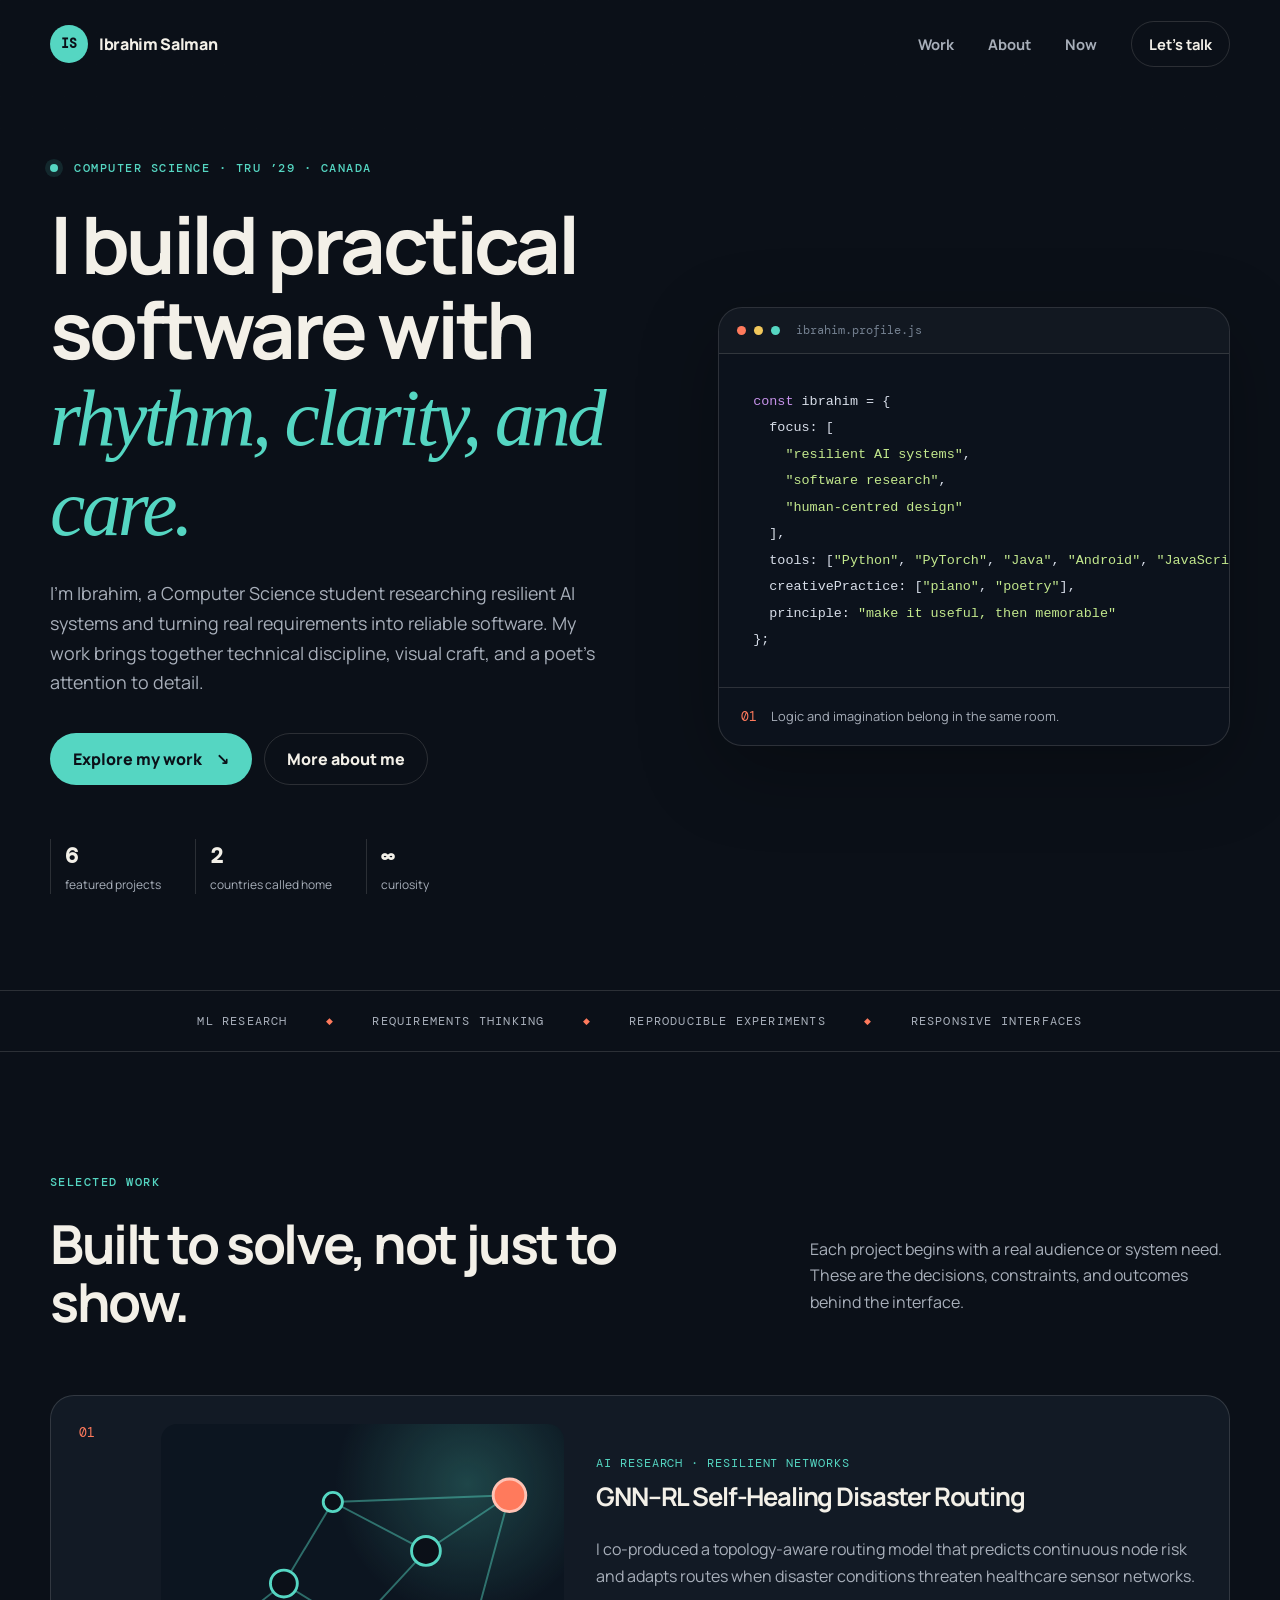
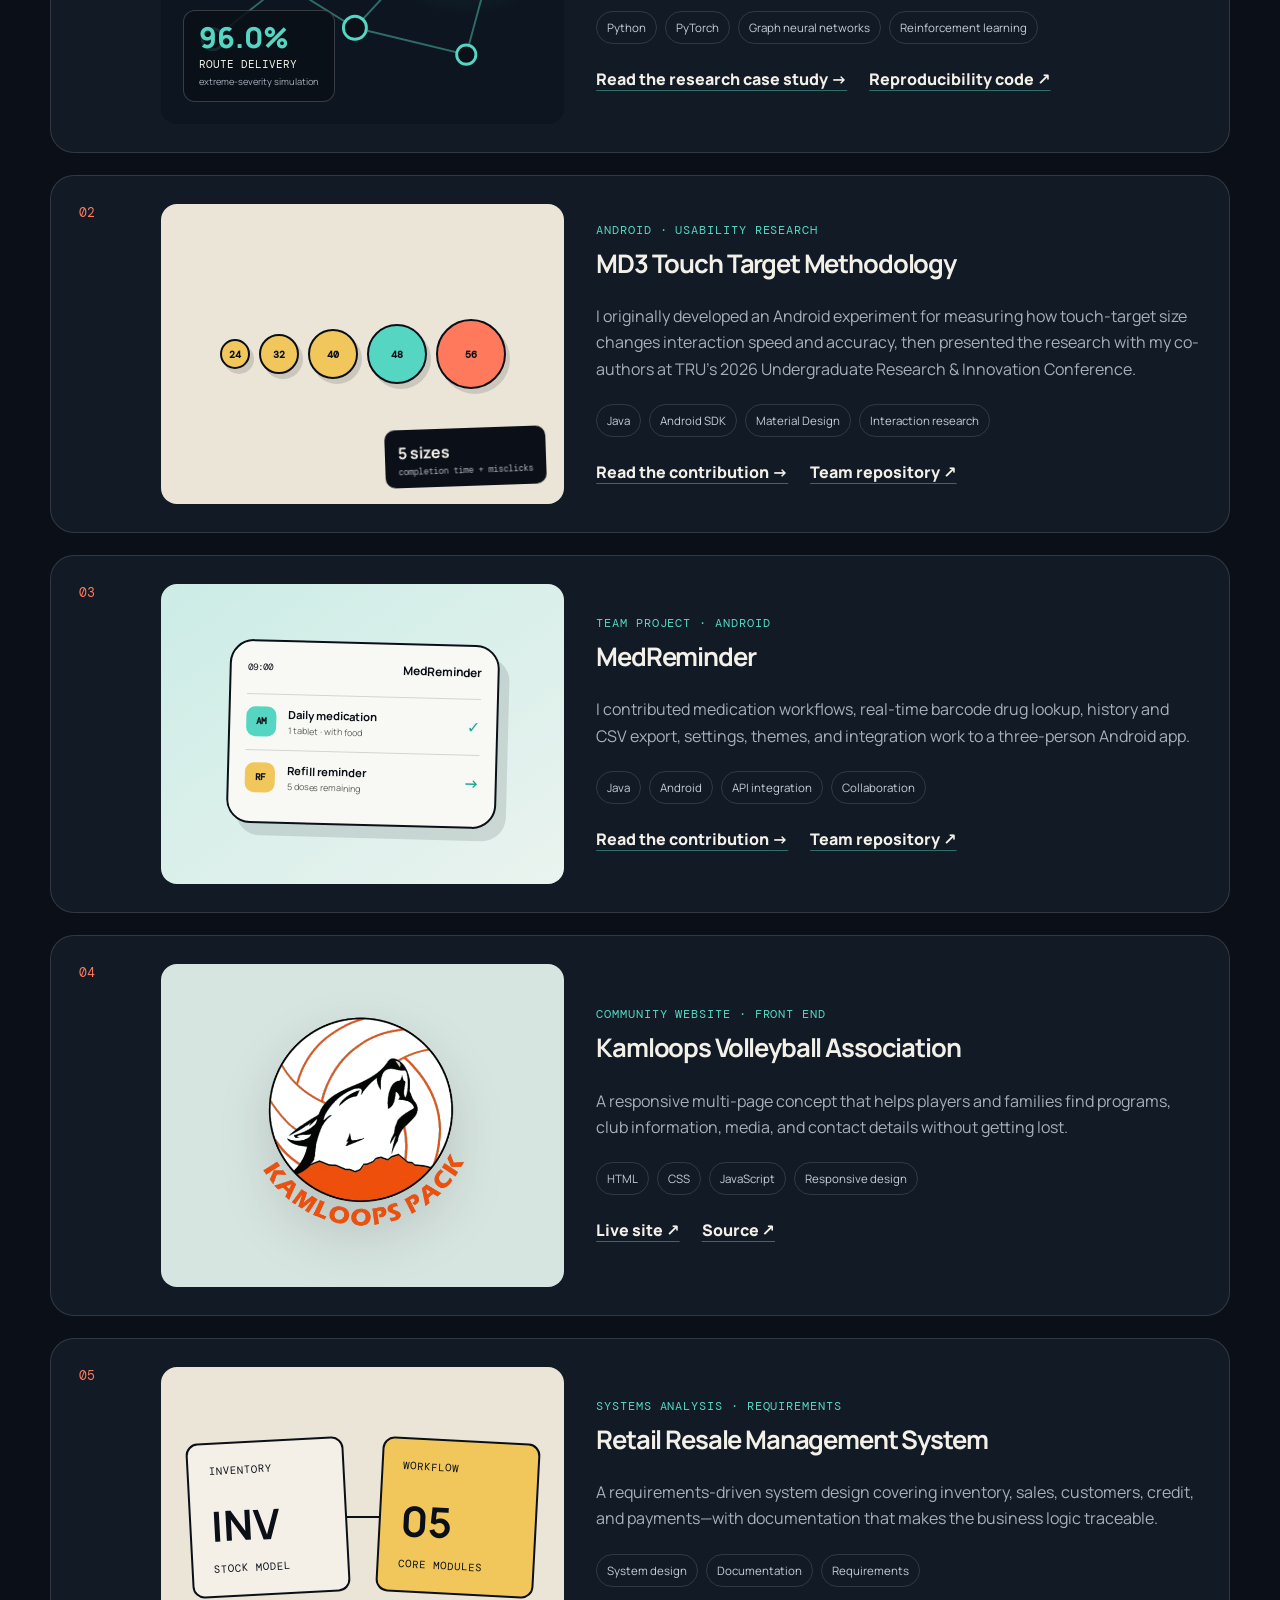
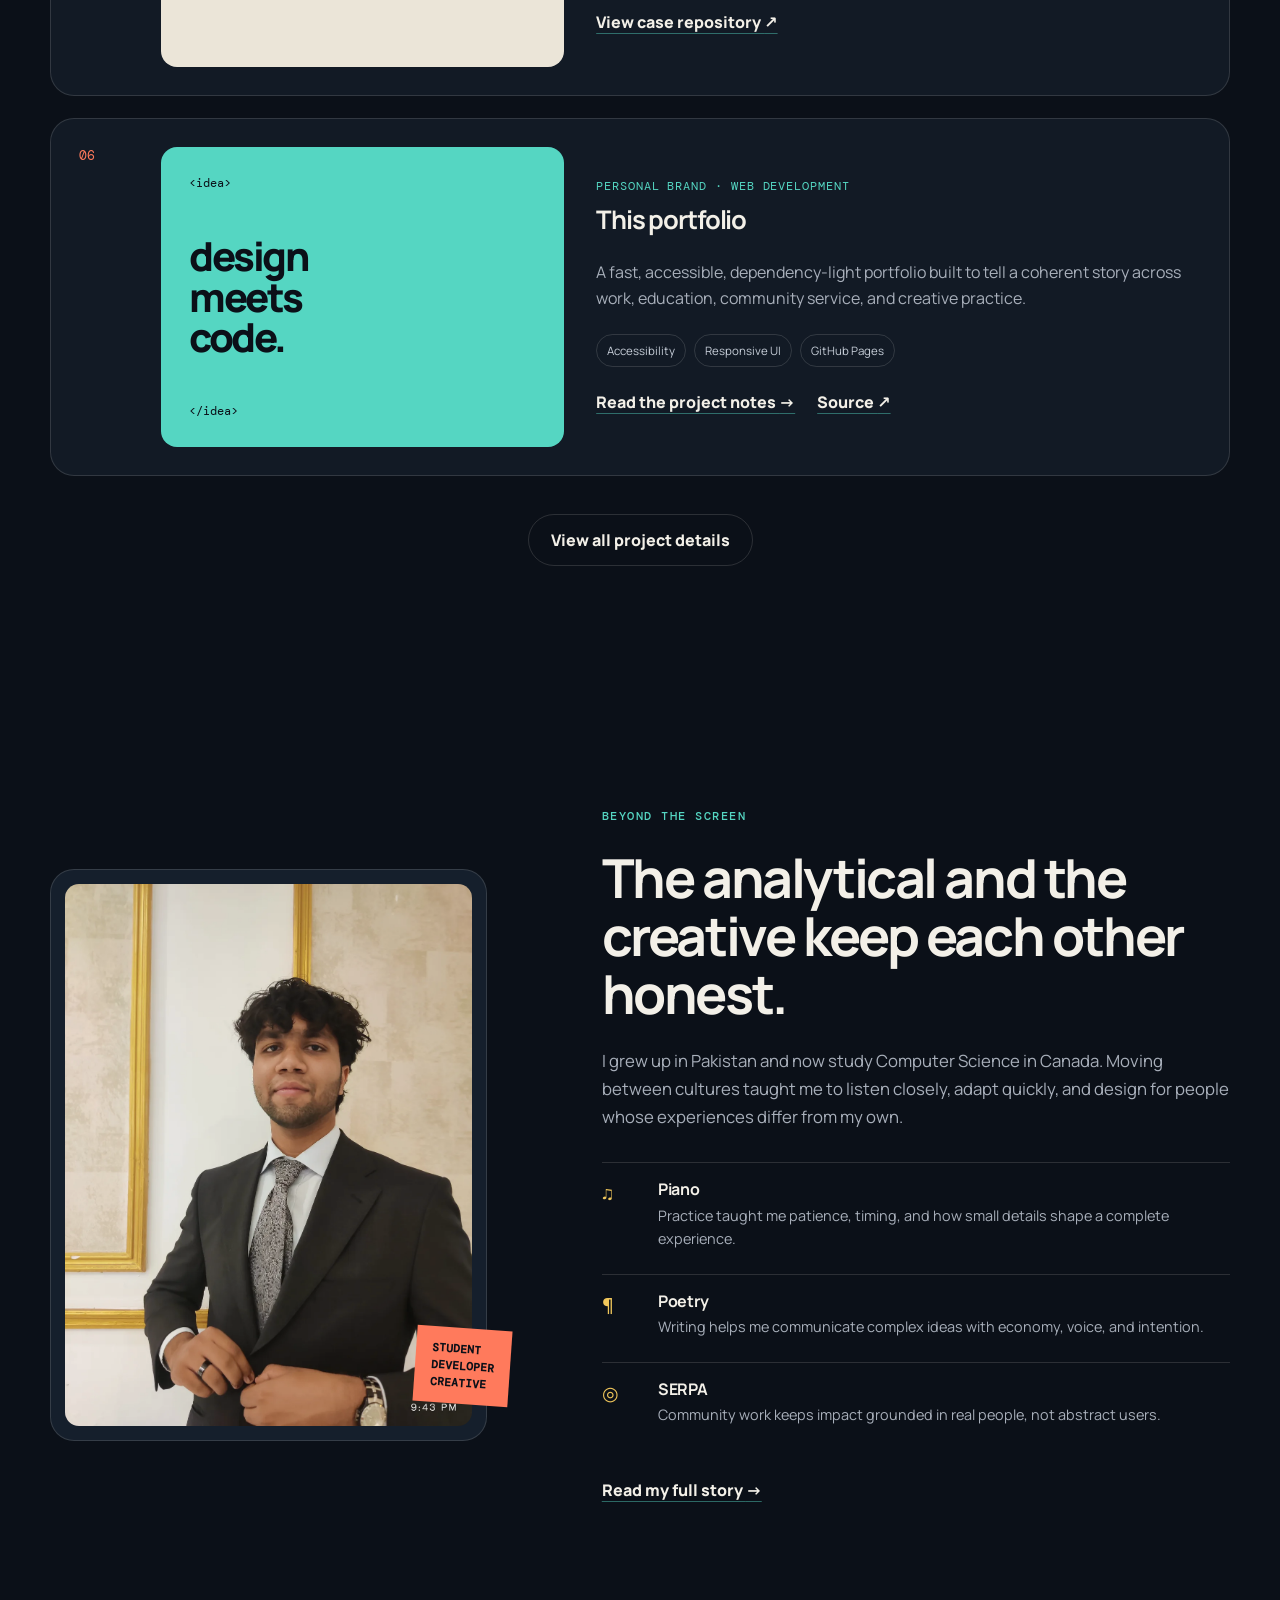
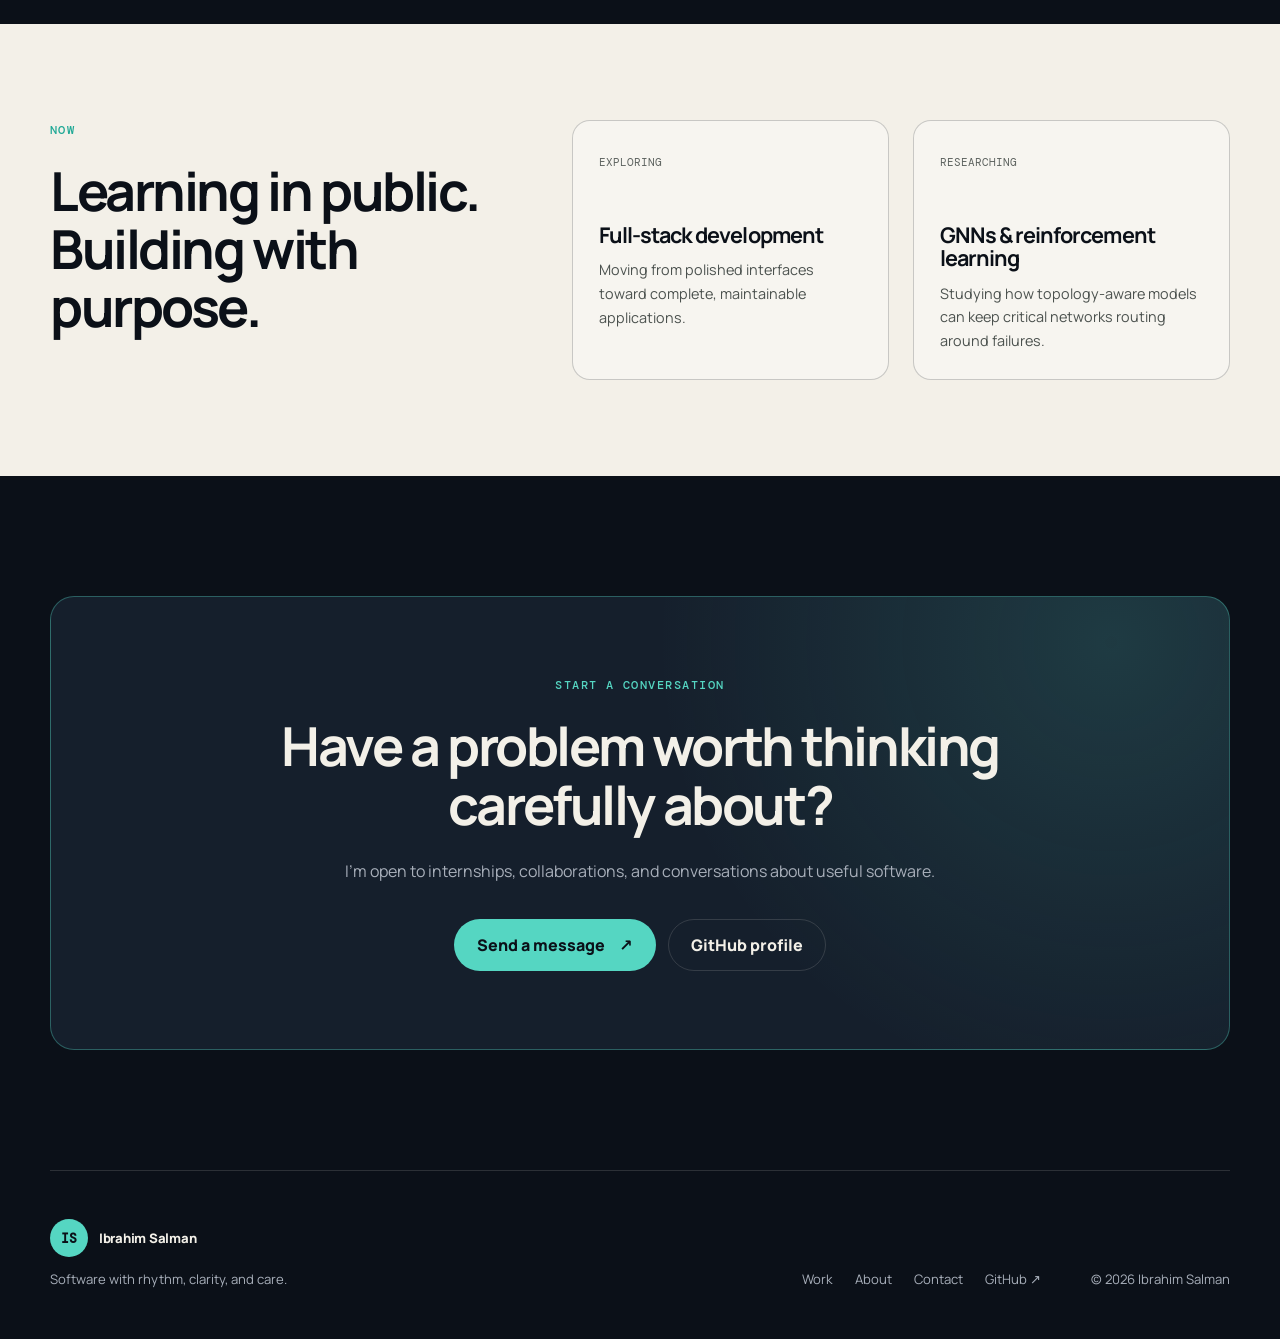
==== index.html @ 6ecb6044 "Add MD3 conference research artifacts" ====
<!doctype html>
<html lang="en">
<head>
  <meta charset="utf-8">
  <meta name="viewport" content="width=device-width, initial-scale=1">
  <meta name="description" content="Ibrahim Salman is a Computer Science student researching resilient AI systems and building thoughtful software and web experiences.">
  <meta name="theme-color" content="#0b1018">
  <meta property="og:title" content="Ibrahim Salman — Software Developer">
  <meta property="og:description" content="Practical software, thoughtful interfaces, and work built with rhythm, clarity, and care.">
  <meta property="og:type" content="website">
  <meta property="og:url" content="https://ibrahim2709-raaz.github.io/portfolio-website/">
  <meta property="og:image" content="https://ibrahim2709-raaz.github.io/portfolio-website/images/me.webp">
  <meta name="twitter:card" content="summary_large_image">
  <title>Ibrahim Salman — Software Developer</title>
  <link rel="icon" href="images/favicon.svg" type="image/svg+xml">
  <link rel="preconnect" href="https://fonts.googleapis.com">
  <link rel="preconnect" href="https://fonts.gstatic.com" crossorigin>
  <link href="https://fonts.googleapis.com/css2?family=DM+Mono:wght@400;500&family=Manrope:wght@400;500;600;700;800&display=swap" rel="stylesheet">
  <link rel="stylesheet" href="prototype.css?v=20260926-3">
  <script src="prototype.js?v=20260925" defer></script>
</head>
<body>
  <a class="skip-link" href="#main">Skip to main content</a>
  <header class="site-header">
    <a class="brand" href="index.html" aria-label="Ibrahim Salman, home"><span class="brand-mark" aria-hidden="true">IS</span><span>Ibrahim Salman</span></a>
    <button class="menu-button" type="button" aria-expanded="false" aria-controls="site-nav"><span class="sr-only">Open navigation</span><span aria-hidden="true"></span><span aria-hidden="true"></span></button>
    <nav class="site-nav" id="site-nav" aria-label="Primary navigation">
      <a href="#work">Work</a><a href="About/about.html">About</a><a href="#now">Now</a><a class="nav-cta" href="Contact/contact.html">Let’s talk</a>
    </nav>
  </header>

  <main id="main">
    <section class="hero section-shell">
      <div class="hero-copy reveal">
        <p class="eyebrow"><span class="status-dot" aria-hidden="true"></span> Computer Science · TRU ’29 · Canada</p>
        <h1>I build practical software with <em>rhythm, clarity, and care.</em></h1>
        <p class="hero-lede">I’m Ibrahim, a Computer Science student researching resilient AI systems and turning real requirements into reliable software. My work brings together technical discipline, visual craft, and a poet’s attention to detail.</p>
        <div class="button-row"><a class="button button-primary" href="#work">Explore my work <span aria-hidden="true">↘</span></a><a class="button button-secondary" href="About/about.html">More about me</a></div>
        <ul class="hero-facts" aria-label="Profile highlights"><li><strong>6</strong><span>featured projects</span></li><li><strong>2</strong><span>countries called home</span></li><li><strong>∞</strong><span>curiosity</span></li></ul>
      </div>
      <div class="code-window reveal" aria-label="Developer profile represented as code">
        <div class="window-bar"><span></span><span></span><span></span><p>ibrahim.profile.js</p></div>
        <pre><code><span class="code-key">const</span> ibrahim = {
  focus: [
    <span class="code-string">"resilient AI systems"</span>,
    <span class="code-string">"software research"</span>,
    <span class="code-string">"human-centred design"</span>
  ],
  tools: [<span class="code-string">"Python"</span>, <span class="code-string">"PyTorch"</span>, <span class="code-string">"Java"</span>, <span class="code-string">"Android"</span>, <span class="code-string">"JavaScript"</span>],
  creativePractice: [<span class="code-string">"piano"</span>, <span class="code-string">"poetry"</span>],
  principle: <span class="code-string">"make it useful, then memorable"</span>
};</code></pre>
        <div class="code-caption"><span>01</span> Logic and imagination belong in the same room.</div>
      </div>
    </section>

    <section class="proof-strip" aria-label="What I bring"><p>ML research</p><span>◆</span><p>Requirements thinking</p><span>◆</span><p>Reproducible experiments</p><span>◆</span><p>Responsive interfaces</p></section>

    <section class="section-shell section-block" id="work">
      <div class="section-heading reveal">
        <div><p class="eyebrow">Selected work</p><h2>Built to solve, not just to show.</h2></div>
        <p>Each project begins with a real audience or system need. These are the decisions, constraints, and outcomes behind the interface.</p>
      </div>
      <div class="work-list">
        <article class="work-card reveal">
          <div class="work-number">01</div>
          <div class="work-visual gnn-visual" aria-hidden="true">
            <svg viewBox="0 0 420 280" role="presentation"><g class="network-lines"><path d="M54 208 128 150 202 196 276 116 363 58M128 150 179 65 276 116M202 196 318 224 363 58M179 65 363 58"/></g><g class="network-nodes"><circle cx="54" cy="208" r="11"/><circle cx="128" cy="150" r="14"/><circle cx="179" cy="65" r="10"/><circle cx="202" cy="196" r="12"/><circle cx="276" cy="116" r="15"/><circle cx="318" cy="224" r="10"/><circle class="sink" cx="363" cy="58" r="17"/></g></svg>
            <div class="gnn-stat"><strong>96.0%</strong><span>route delivery</span><small>extreme-severity simulation</small></div>
          </div>
          <div class="work-copy">
            <p class="project-type">AI research · Resilient networks</p><h3>GNN–RL Self-Healing Disaster Routing</h3>
            <p>I co-produced a topology-aware routing model that predicts continuous node risk and adapts routes when disaster conditions threaten healthcare sensor networks.</p>
            <ul class="tag-list"><li>Python</li><li>PyTorch</li><li>Graph neural networks</li><li>Reinforcement learning</li></ul>
            <div class="text-links"><a href="Projects/projects.html#gnn-routing">Read the research case study <span aria-hidden="true">→</span></a><a href="https://github.com/Ibrahim2709-raaz/gnn-rl-disaster-routing" target="_blank" rel="noreferrer">Reproducibility code <span aria-hidden="true">↗</span></a></div>
          </div>
        </article>
        <article class="work-card reveal">
          <div class="work-number">02</div>
          <div class="work-visual touch-visual" aria-hidden="true">
            <div class="touch-targets"><span>24</span><span>32</span><span>40</span><span>48</span><span>56</span></div>
            <div class="touch-readout"><strong>5 sizes</strong><small>completion time + misclicks</small></div>
          </div>
          <div class="work-copy">
            <p class="project-type">Android · Usability research</p><h3>MD3 Touch Target Methodology</h3>
            <p>I originally developed an Android experiment for measuring how touch-target size changes interaction speed and accuracy, then presented the research with my co-authors at TRU’s 2026 Undergraduate Research &amp; Innovation Conference.</p>
            <ul class="tag-list"><li>Java</li><li>Android SDK</li><li>Material Design</li><li>Interaction research</li></ul>
            <div class="text-links"><a href="Projects/projects.html#md3">Read the contribution <span aria-hidden="true">→</span></a><a href="https://github.com/mrtonguelicker/MD3Methodology" target="_blank" rel="noreferrer">Team repository <span aria-hidden="true">↗</span></a></div>
          </div>
        </article>
        <article class="work-card reveal">
          <div class="work-number">03</div>
          <div class="work-visual med-visual" aria-hidden="true">
            <div class="phone-card"><div class="med-head"><span>09:00</span><strong>MedReminder</strong></div><div class="med-row"><span>AM</span><div><b>Daily medication</b><small>1 tablet · with food</small></div><strong>✓</strong></div><div class="med-row"><span>RF</span><div><b>Refill reminder</b><small>5 doses remaining</small></div><strong>→</strong></div></div>
          </div>
          <div class="work-copy">
            <p class="project-type">Team project · Android</p><h3>MedReminder</h3>
            <p>I contributed medication workflows, real-time barcode drug lookup, history and CSV export, settings, themes, and integration work to a three-person Android app.</p>
            <ul class="tag-list"><li>Java</li><li>Android</li><li>API integration</li><li>Collaboration</li></ul>
            <div class="text-links"><a href="Projects/projects.html#med-reminder">Read the contribution <span aria-hidden="true">→</span></a><a href="https://github.com/mrtonguelicker/MedReminder" target="_blank" rel="noreferrer">Team repository <span aria-hidden="true">↗</span></a></div>
          </div>
        </article>
        <article class="work-card reveal">
          <div class="work-number">04</div>
          <div class="work-visual kva-visual"><img src="images/kva.png" alt="Kamloops Pack wolf and volleyball logo" loading="lazy"></div>
          <div class="work-copy">
            <p class="project-type">Community website · Front end</p><h3>Kamloops Volleyball Association</h3>
            <p>A responsive multi-page concept that helps players and families find programs, club information, media, and contact details without getting lost.</p>
            <ul class="tag-list"><li>HTML</li><li>CSS</li><li>JavaScript</li><li>Responsive design</li></ul>
            <div class="text-links"><a href="https://ibrahim2709-raaz.github.io/KVA-Project/" target="_blank" rel="noreferrer">Live site <span aria-hidden="true">↗</span></a><a href="https://github.com/Ibrahim2709-raaz/KVA-Project" target="_blank" rel="noreferrer">Source <span aria-hidden="true">↗</span></a></div>
          </div>
        </article>
        <article class="work-card reveal">
          <div class="work-number">05</div>
          <div class="work-visual system-visual" aria-hidden="true"><div class="system-card"><span>inventory</span><strong>INV</strong><small>stock model</small></div><div class="system-line"></div><div class="system-card system-card-alt"><span>workflow</span><strong>05</strong><small>core modules</small></div></div>
          <div class="work-copy">
            <p class="project-type">Systems analysis · Requirements</p><h3>Retail Resale Management System</h3>
            <p>A requirements-driven system design covering inventory, sales, customers, credit, and payments—with documentation that makes the business logic traceable.</p>
            <ul class="tag-list"><li>System design</li><li>Documentation</li><li>Requirements</li></ul>
            <div class="text-links"><a href="https://github.com/Ibrahim2709-raaz/retail-resale-management-system" target="_blank" rel="noreferrer">View case repository <span aria-hidden="true">↗</span></a></div>
          </div>
        </article>
        <article class="work-card reveal">
          <div class="work-number">06</div>
          <div class="work-visual portfolio-visual" aria-hidden="true"><span>&lt;idea&gt;</span><strong>design<br>meets<br>code.</strong><span>&lt;/idea&gt;</span></div>
          <div class="work-copy">
            <p class="project-type">Personal brand · Web development</p><h3>This portfolio</h3>
            <p>A fast, accessible, dependency-light portfolio built to tell a coherent story across work, education, community service, and creative practice.</p>
            <ul class="tag-list"><li>Accessibility</li><li>Responsive UI</li><li>GitHub Pages</li></ul>
            <div class="text-links"><a href="Projects/projects.html">Read the project notes <span aria-hidden="true">→</span></a><a href="https://github.com/Ibrahim2709-raaz/portfolio-website" target="_blank" rel="noreferrer">Source <span aria-hidden="true">↗</span></a></div>
          </div>
        </article>
      </div>
      <div class="center-row"><a class="button button-secondary" href="Projects/projects.html">View all project details</a></div>
    </section>

    <section class="section-shell story-grid section-block" id="about">
      <div class="portrait-frame reveal"><img src="images/me.webp" alt="Portrait of Ibrahim Salman" loading="lazy" width="1125" height="1500"><span class="portrait-note">Student<br>Developer<br>Creative</span></div>
      <div class="story-copy reveal">
        <p class="eyebrow">Beyond the screen</p><h2>The analytical and the creative keep each other honest.</h2>
        <p>I grew up in Pakistan and now study Computer Science in Canada. Moving between cultures taught me to listen closely, adapt quickly, and design for people whose experiences differ from my own.</p>
        <div class="story-points">
          <article><span>♫</span><div><h3>Piano</h3><p>Practice taught me patience, timing, and how small details shape a complete experience.</p></div></article>
          <article><span>¶</span><div><h3>Poetry</h3><p>Writing helps me communicate complex ideas with economy, voice, and intention.</p></div></article>
          <article><span>◎</span><div><h3>SERPA</h3><p>Community work keeps impact grounded in real people, not abstract users.</p></div></article>
        </div>
        <a class="text-link" href="About/about.html">Read my full story <span aria-hidden="true">→</span></a>
      </div>
    </section>

    <section class="now-section" id="now">
      <div class="section-shell now-grid">
        <div class="reveal"><p class="eyebrow">Now</p><h2>Learning in public. Building with purpose.</h2></div>
        <div class="now-card reveal"><span>Exploring</span><h3>Full-stack development</h3><p>Moving from polished interfaces toward complete, maintainable applications.</p></div>
        <div class="now-card reveal"><span>Researching</span><h3>GNNs & reinforcement learning</h3><p>Studying how topology-aware models can keep critical networks routing around failures.</p></div>
      </div>
    </section>

    <section class="section-shell contact-callout reveal">
      <p class="eyebrow">Start a conversation</p><h2>Have a problem worth thinking carefully about?</h2><p>I’m open to internships, collaborations, and conversations about useful software.</p>
      <div class="button-row"><a class="button button-primary" href="Contact/contact.html">Send a message <span aria-hidden="true">↗</span></a><a class="button button-secondary" href="https://github.com/Ibrahim2709-raaz" target="_blank" rel="noreferrer">GitHub profile</a></div>
    </section>
  </main>

  <footer class="site-footer">
    <div><a class="brand" href="index.html"><span class="brand-mark" aria-hidden="true">IS</span><span>Ibrahim Salman</span></a><p>Software with rhythm, clarity, and care.</p></div>
    <div class="footer-links"><a href="#work">Work</a><a href="About/about.html">About</a><a href="Contact/contact.html">Contact</a><a href="https://github.com/Ibrahim2709-raaz" target="_blank" rel="noreferrer">GitHub ↗</a></div>
    <p>© <span data-current-year>2026</span> Ibrahim Salman</p>
  </footer>
</body>
</html>
---- prototype.css ----
:root {
  --ink: #f3f0e8;
  --muted: #a8afba;
  --night: #0b1018;
  --night-soft: #111925;
  --panel: #151f2c;
  --line: rgba(243, 240, 232, 0.14);
  --cyan: #55d6c2;
  --cyan-deep: #1ea895;
  --coral: #ff7a5c;
  --yellow: #f1c75b;
  --max: 1180px;
  --radius: 24px;
  --shadow: 0 24px 80px rgba(0, 0, 0, 0.28);
}

* { box-sizing: border-box; }
html { scroll-behavior: smooth; }
body { margin: 0; background: var(--night); color: var(--ink); font-family: "Manrope", system-ui, sans-serif; line-height: 1.65; overflow-x: hidden; }
body::before { content: ""; position: fixed; inset: 0; pointer-events: none; opacity: .28; background-image: linear-gradient(rgba(255,255,255,.018) 1px, transparent 1px), linear-gradient(90deg, rgba(255,255,255,.018) 1px, transparent 1px); background-size: 32px 32px; mask-image: linear-gradient(to bottom, black, transparent 80%); }
img { max-width: 100%; display: block; }
a { color: inherit; }
button, input, textarea { font: inherit; }
button, a { -webkit-tap-highlight-color: transparent; }
:focus-visible { outline: 3px solid var(--yellow); outline-offset: 4px; }
.sr-only { position: absolute; width: 1px; height: 1px; padding: 0; margin: -1px; overflow: hidden; clip: rect(0,0,0,0); white-space: nowrap; border: 0; }
.honeypot { display: none !important; }
.skip-link { position: fixed; top: 12px; left: 12px; z-index: 999; transform: translateY(-150%); padding: 10px 16px; border-radius: 8px; background: var(--ink); color: var(--night); font-weight: 800; }
.skip-link:focus { transform: translateY(0); }

.site-header { width: min(calc(100% - 40px), var(--max)); height: 88px; margin: 0 auto; display: flex; align-items: center; justify-content: space-between; position: relative; z-index: 50; }
.brand { display: inline-flex; align-items: center; gap: 11px; color: var(--ink); text-decoration: none; font-weight: 800; letter-spacing: -.02em; }
.brand-mark { width: 38px; height: 38px; display: grid; place-items: center; border-radius: 50%; background: var(--cyan); color: var(--night); font-family: "DM Mono", monospace; font-size: 13px; }
.site-nav { display: flex; align-items: center; gap: 34px; }
.site-nav a { color: var(--muted); text-decoration: none; font-size: .92rem; font-weight: 700; transition: color .2s ease; }
.site-nav a:hover, .site-nav a[aria-current="page"] { color: var(--ink); }
.site-nav .nav-cta { padding: 10px 17px; border: 1px solid var(--line); border-radius: 999px; color: var(--ink); }
.site-nav .nav-cta:hover { border-color: var(--cyan); color: var(--cyan); }
.menu-button { display: none; width: 46px; height: 46px; border: 1px solid var(--line); border-radius: 50%; background: transparent; place-content: center; gap: 7px; cursor: pointer; }
.menu-button span:not(.sr-only) { width: 19px; height: 2px; background: var(--ink); transition: transform .2s ease; }
.menu-button[aria-expanded="true"] span:nth-last-child(2) { transform: translateY(4.5px) rotate(45deg); }
.menu-button[aria-expanded="true"] span:last-child { transform: translateY(-4.5px) rotate(-45deg); }

.section-shell { width: min(calc(100% - 40px), var(--max)); margin-inline: auto; }
.section-block { padding-block: 120px; }
.hero { min-height: calc(100svh - 88px); display: grid; grid-template-columns: minmax(0, 1.05fr) minmax(420px, .95fr); gap: clamp(48px, 8vw, 110px); align-items: center; padding-block: 70px 96px; }
.eyebrow { margin: 0 0 22px; color: var(--cyan); font-family: "DM Mono", monospace; font-size: .78rem; font-weight: 500; letter-spacing: .12em; text-transform: uppercase; }
.status-dot { display: inline-block; width: 8px; height: 8px; margin-right: 8px; border-radius: 50%; background: var(--cyan); box-shadow: 0 0 0 5px rgba(85,214,194,.12); }
h1, h2, h3, p { margin-top: 0; }
h1, h2, h3 { line-height: 1.08; letter-spacing: -.045em; }
h1 { max-width: 780px; margin-bottom: 28px; font-size: clamp(3rem, 6.2vw, 6.2rem); }
h1 em { color: var(--cyan); font-family: Georgia, serif; font-weight: 400; }
h2 { margin-bottom: 24px; font-size: clamp(2.2rem, 4.2vw, 4rem); }
h3 { font-size: clamp(1.35rem, 2vw, 2rem); }
.hero-lede { max-width: 660px; color: var(--muted); font-size: clamp(1rem, 1.4vw, 1.18rem); }
.button-row { display: flex; flex-wrap: wrap; gap: 12px; margin-top: 35px; }
.button { display: inline-flex; min-height: 52px; align-items: center; justify-content: center; gap: 14px; padding: 12px 22px; border: 1px solid transparent; border-radius: 999px; text-decoration: none; font-weight: 800; transition: transform .2s ease, background .2s ease, border-color .2s ease; }
.button:hover { transform: translateY(-2px); }
.button-primary { background: var(--cyan); color: var(--night); }
.button-primary:hover { background: #76ead8; }
.button-secondary { border-color: var(--line); color: var(--ink); }
.button-secondary:hover { border-color: var(--cyan); color: var(--cyan); }
.hero-facts { display: flex; gap: 34px; margin: 54px 0 0; padding: 0; list-style: none; }
.hero-facts li { display: flex; flex-direction: column; border-left: 1px solid var(--line); padding-left: 14px; }
.hero-facts strong { font-family: "DM Mono", monospace; font-size: 1.35rem; color: var(--ink); }
.hero-facts span { color: var(--muted); font-size: .75rem; }

.code-window { overflow: hidden; border: 1px solid var(--line); border-radius: var(--radius); background: #0c121c; box-shadow: var(--shadow); transform: rotate(1.2deg); }
.window-bar { display: flex; align-items: center; gap: 8px; padding: 15px 18px; border-bottom: 1px solid var(--line); background: rgba(255,255,255,.025); }
.window-bar > span { width: 9px; height: 9px; border-radius: 50%; background: #55606f; }
.window-bar > span:first-child { background: var(--coral); }
.window-bar > span:nth-child(2) { background: var(--yellow); }
.window-bar > span:nth-child(3) { background: var(--cyan); }
.window-bar p { margin: 0 0 0 8px; color: #748090; font: .72rem "DM Mono", monospace; }
.code-window pre { margin: 0; padding: 34px; overflow: auto; color: #d8dee9; font: clamp(.72rem, 1.05vw, .9rem)/1.9 "DM Mono", monospace; }
.code-key { color: #c792ea; }
.code-string { color: #c3e88d; }
.code-caption { display: flex; gap: 14px; padding: 18px 22px; border-top: 1px solid var(--line); color: var(--muted); font-size: .8rem; }
.code-caption span { color: var(--coral); font-family: "DM Mono", monospace; }

.proof-strip { display: flex; justify-content: center; align-items: center; gap: clamp(18px, 3vw, 44px); padding: 22px 30px; overflow: hidden; border-block: 1px solid var(--line); color: var(--muted); font: .74rem "DM Mono", monospace; letter-spacing: .1em; text-transform: uppercase; white-space: nowrap; }
.proof-strip p { margin: 0; }
.proof-strip span { color: var(--coral); font-size: .55rem; }
.section-heading { display: grid; grid-template-columns: 1.25fr .75fr; gap: 60px; align-items: end; margin-bottom: 64px; }
.section-heading h2 { margin-bottom: 0; max-width: 720px; }
.section-heading > p { color: var(--muted); }
.work-list { display: grid; gap: 22px; }
.work-card { display: grid; grid-template-columns: 50px minmax(280px, .8fr) minmax(340px, 1.2fr); gap: 32px; align-items: center; padding: 28px; border: 1px solid var(--line); border-radius: var(--radius); background: rgba(21,31,44,.72); transition: border-color .25s ease, transform .25s ease; }
.work-card:hover { transform: translateY(-4px); border-color: rgba(85,214,194,.5); }
.work-number { align-self: start; color: var(--coral); font: .8rem "DM Mono", monospace; }
.work-visual { min-height: 300px; border-radius: 16px; overflow: hidden; background: #d7e5e1; }
.gnn-visual { position: relative; display: grid; align-items: end; padding: 22px; background: radial-gradient(circle at 76% 20%, rgba(85,214,194,.25), transparent 34%), #0c1520; }
.gnn-visual svg { position: absolute; inset: 0; width: 100%; height: 100%; }
.network-lines path { fill: none; stroke: rgba(85,214,194,.45); stroke-width: 2; }
.network-nodes circle { fill: var(--night); stroke: var(--cyan); stroke-width: 3; }
.network-nodes .sink { fill: var(--coral); stroke: #ffc2b4; }
.gnn-stat { position: relative; z-index: 1; width: max-content; padding: 12px 15px; border: 1px solid rgba(243,240,232,.2); border-radius: 12px; background: rgba(11,16,24,.86); }
.gnn-stat strong, .gnn-stat span, .gnn-stat small { display: block; }
.gnn-stat strong { color: var(--cyan); font: 800 1.8rem/1 "Manrope", sans-serif; }
.gnn-stat span { margin-top: 5px; color: var(--ink); font: .67rem "DM Mono", monospace; text-transform: uppercase; }
.gnn-stat small { margin-top: 3px; color: var(--muted); font-size: .58rem; }
.touch-visual { position: relative; display: grid; place-items: center; padding: 24px; background: #ebe5d8; color: var(--night); }
.touch-targets { display: flex; align-items: center; justify-content: center; gap: 9px; width: 100%; }
.touch-targets span { display: grid; place-items: center; aspect-ratio: 1; border: 2px solid var(--night); border-radius: 50%; background: var(--yellow); font: 700 .6rem "DM Mono", monospace; box-shadow: 4px 5px 0 rgba(11,16,24,.14); }
.touch-targets span:nth-child(1) { width: 30px; }
.touch-targets span:nth-child(2) { width: 40px; }
.touch-targets span:nth-child(3) { width: 50px; }
.touch-targets span:nth-child(4) { width: 60px; background: var(--cyan); }
.touch-targets span:nth-child(5) { width: 70px; background: var(--coral); }
.touch-readout { position: absolute; right: 18px; bottom: 18px; padding: 10px 13px; border-radius: 10px; background: var(--night); color: var(--ink); transform: rotate(-2deg); }
.touch-readout strong, .touch-readout small { display: block; }
.touch-readout strong { font-size: 1rem; }
.touch-readout small { color: var(--muted); font: .55rem "DM Mono", monospace; }
.med-visual { display: grid; place-items: center; padding: 24px; background: linear-gradient(145deg, #ccece6, #eaf3ef); color: var(--night); }
.phone-card { width: min(100%, 270px); padding: 16px; border: 2px solid var(--night); border-radius: 24px; background: #f8f8f4; box-shadow: 10px 12px 0 rgba(11,16,24,.12); transform: rotate(1.5deg); }
.med-head { display: flex; justify-content: space-between; align-items: center; margin-bottom: 16px; font-size: .74rem; }
.med-head span { font: .58rem "DM Mono", monospace; }
.med-row { display: grid; grid-template-columns: 32px 1fr auto; gap: 10px; align-items: center; padding: 11px 0; border-top: 1px solid rgba(11,16,24,.15); }
.med-row > span { display: grid; place-items: center; width: 30px; height: 30px; border-radius: 9px; background: var(--cyan); font: 700 .58rem "DM Mono", monospace; }
.med-row:nth-child(3) > span { background: var(--yellow); }
.med-row b, .med-row small { display: block; }
.med-row b { font-size: .7rem; }
.med-row small { color: #5d625f; font-size: .56rem; }
.med-row > strong { color: var(--cyan-deep); }
.kva-visual { display: grid; place-items: center; padding: 28px; }
.kva-visual img { width: min(82%, 260px); filter: drop-shadow(0 20px 25px rgba(0,0,0,.15)); }
.system-visual { display: grid; grid-template-columns: 1fr 32px 1fr; place-items: center; padding: 28px; background: #ebe5d8; color: var(--night); }
.system-card { width: 100%; padding: 20px; border: 2px solid var(--night); border-radius: 12px; background: #f4f0e7; transform: rotate(-3deg); }
.system-card-alt { transform: rotate(3deg); background: var(--yellow); }
.system-card span, .system-card small { display: block; font: .66rem "DM Mono", monospace; text-transform: uppercase; }
.system-card strong { display: block; margin-block: 14px 2px; font-size: 2.6rem; }
.system-line { width: 100%; height: 2px; background: var(--night); }
.portfolio-visual { display: flex; flex-direction: column; justify-content: space-between; padding: 28px; background: var(--cyan); color: var(--night); font: .74rem "DM Mono", monospace; }
.portfolio-visual strong { font: 800 2.5rem/1.02 "Manrope", sans-serif; letter-spacing: -.06em; }
.project-type { margin-bottom: 12px; color: var(--cyan); font: .72rem "DM Mono", monospace; letter-spacing: .08em; text-transform: uppercase; }
.work-copy > p:not(.project-type) { color: var(--muted); }
.tag-list { display: flex; flex-wrap: wrap; gap: 8px; margin: 22px 0; padding: 0; list-style: none; }
.tag-list li { padding: 6px 10px; border: 1px solid var(--line); border-radius: 999px; color: #c7ced8; font-size: .72rem; }
.text-links { display: flex; flex-wrap: wrap; gap: 22px; }
.text-links a, .text-link { color: var(--ink); font-weight: 800; text-underline-offset: 5px; text-decoration-color: rgba(85,214,194,.45); }
.text-links a:hover, .text-link:hover { color: var(--cyan); }
.center-row { display: flex; justify-content: center; margin-top: 38px; }

.story-grid { display: grid; grid-template-columns: .82fr 1.18fr; gap: clamp(50px, 9vw, 120px); align-items: center; }
.portrait-frame { position: relative; max-width: 470px; padding: 14px; border: 1px solid var(--line); border-radius: var(--radius); background: var(--panel); transform: rotate(-1.5deg); }
.portrait-frame img { width: 100%; height: auto; aspect-ratio: 3/4; object-fit: contain; border-radius: 14px; filter: saturate(.85); }
.portrait-note { position: absolute; right: -24px; bottom: 36px; padding: 13px 16px; background: var(--coral); color: var(--night); font: 700 .7rem/1.5 "DM Mono", monospace; text-transform: uppercase; transform: rotate(4deg); }
.story-copy > p:not(.eyebrow) { color: var(--muted); font-size: 1.05rem; }
.story-points { display: grid; gap: 5px; margin: 32px 0; }
.story-points article { display: grid; grid-template-columns: 42px 1fr; gap: 14px; padding: 18px 0; border-top: 1px solid var(--line); }
.story-points article > span { color: var(--yellow); font: 1.2rem "DM Mono", monospace; }
.story-points h3 { margin-bottom: 5px; font-size: 1rem; letter-spacing: -.01em; }
.story-points p { margin: 0; color: var(--muted); font-size: .9rem; }

.now-section { padding-block: 96px; background: var(--ink); color: var(--night); }
.now-grid { display: grid; grid-template-columns: 1.1fr .7fr .7fr; gap: 24px; align-items: stretch; }
.now-grid .eyebrow { color: var(--cyan-deep); }
.now-grid h2 { margin-bottom: 0; }
.now-card { padding: 26px; border: 1px solid rgba(11,16,24,.2); border-radius: 18px; background: rgba(255,255,255,.35); }
.now-card span { color: #5d625f; font: .7rem "DM Mono", monospace; text-transform: uppercase; }
.now-card h3 { margin: 50px 0 12px; font-size: 1.35rem; }
.now-card p { margin: 0; color: #4b514e; font-size: .9rem; }
.contact-callout { margin-block: 120px; padding: clamp(40px, 7vw, 78px); border: 1px solid rgba(85,214,194,.35); border-radius: var(--radius); background: radial-gradient(circle at 90% 10%, rgba(85,214,194,.15), transparent 40%), var(--panel); text-align: center; }
.contact-callout h2 { max-width: 800px; margin-inline: auto; }
.contact-callout > p:not(.eyebrow) { color: var(--muted); }
.contact-callout .button-row { justify-content: center; }

.site-footer { width: min(calc(100% - 40px), var(--max)); margin: 0 auto; padding: 48px 0; display: grid; grid-template-columns: 1fr auto auto; gap: 50px; align-items: end; border-top: 1px solid var(--line); color: var(--muted); font-size: .82rem; }
.site-footer p { margin: 12px 0 0; }
.footer-links { display: flex; gap: 22px; }
.footer-links a { color: var(--muted); text-decoration: none; }
.footer-links a:hover { color: var(--cyan); }

.page-hero { padding: 100px 0 80px; border-bottom: 1px solid var(--line); }
.page-hero h1 { max-width: 930px; font-size: clamp(3rem, 7vw, 6.8rem); }
.page-hero > p:last-child { max-width: 720px; color: var(--muted); font-size: 1.15rem; }
.detail-grid { display: grid; grid-template-columns: .72fr 1.28fr; gap: 80px; padding-block: 100px; }
.detail-aside { position: sticky; top: 40px; align-self: start; }
.detail-aside p { color: var(--muted); }
.detail-aside ul { margin: 28px 0 0; padding: 0; list-style: none; border-top: 1px solid var(--line); }
.detail-aside li { display: flex; justify-content: space-between; gap: 20px; padding: 13px 0; border-bottom: 1px solid var(--line); color: var(--muted); font-size: .82rem; }
.detail-aside li strong { color: var(--ink); }
.case-study { padding: 42px 0; border-top: 1px solid var(--line); }
.case-study:first-child { padding-top: 0; border-top: 0; }
.case-study h2 { font-size: clamp(2rem, 4vw, 3.6rem); }
.case-study > p { color: var(--muted); }
.case-meta { display: grid; grid-template-columns: repeat(3, 1fr); gap: 12px; margin: 28px 0; }
.case-meta div { padding: 16px; border-radius: 12px; background: var(--panel); }
.case-meta span { display: block; margin-bottom: 7px; color: var(--cyan); font: .65rem "DM Mono", monospace; text-transform: uppercase; }
.case-meta strong { font-size: .82rem; }
.case-notes { display: grid; grid-template-columns: repeat(3, 1fr); gap: 20px; margin: 30px 0; }
.case-notes article { padding-top: 18px; border-top: 2px solid var(--line); }
.case-notes h3 { font-size: .9rem; letter-spacing: 0; }
.case-notes p { color: var(--muted); font-size: .84rem; }
.research-artifacts { margin: 34px 0; padding: 24px; border: 1px solid var(--line); border-radius: 18px; background: linear-gradient(145deg, rgba(85,214,194,.08), transparent 46%), var(--panel); }
.artifact-intro { max-width: 760px; }
.artifact-intro h3 { margin: 8px 0 10px; font-size: clamp(1.35rem, 2.5vw, 2rem); letter-spacing: -.035em; }
.artifact-intro > p:last-child { margin-bottom: 0; color: var(--muted); }
.artifact-grid { display: grid; grid-template-columns: 1.35fr 1fr; gap: 16px; margin-top: 22px; }
.artifact-card { display: grid; grid-template-rows: minmax(170px, 1fr) auto; overflow: hidden; border: 1px solid var(--line); border-radius: 14px; background: var(--paper); color: var(--ink); text-decoration: none; transition: transform .2s ease, border-color .2s ease; }
.artifact-card:hover { transform: translateY(-3px); border-color: var(--cyan); }
.artifact-card img { width: 100%; height: 100%; max-height: 260px; object-fit: cover; object-position: center; background: #fff; }
.artifact-card--poster img { object-position: top center; }
.artifact-card span { display: flex; justify-content: space-between; gap: 14px; align-items: baseline; padding: 14px 16px; }
.artifact-card strong { font-size: .86rem; }
.artifact-card small { color: var(--muted); font: .66rem "DM Mono", monospace; text-align: right; }
.research-result { display: grid; grid-template-columns: 1fr 1fr; gap: 12px; margin: 30px 0; }
.research-result > div { padding: 22px; border: 1px solid rgba(85,214,194,.28); border-radius: 14px; background: radial-gradient(circle at 100% 0, rgba(85,214,194,.11), transparent 55%), var(--panel); }
.research-result span, .research-result small { display: block; color: var(--muted); font: .66rem "DM Mono", monospace; text-transform: uppercase; }
.research-result strong { display: block; margin-block: 9px 5px; color: var(--cyan); font-size: 2.25rem; line-height: 1; }
.research-result > p { grid-column: 1 / -1; margin: 0; color: var(--muted); font: .68rem "DM Mono", monospace; text-align: center; }
.case-caveat { padding: 16px 18px; border-left: 3px solid var(--yellow); background: rgba(241,199,91,.07); font-size: .82rem; }
.about-intro { display: grid; grid-template-columns: .9fr 1.1fr; gap: 70px; padding-block: 100px; align-items: start; }
.about-intro .portrait-frame { max-width: 520px; }
.large-copy { font-size: clamp(1.4rem, 2.5vw, 2.2rem); line-height: 1.45; letter-spacing: -.03em; }
.muted-copy { color: var(--muted); }
.timeline { margin-top: 42px; border-top: 1px solid var(--line); }
.timeline article { display: grid; grid-template-columns: 110px 1fr; gap: 24px; padding: 24px 0; border-bottom: 1px solid var(--line); }
.timeline time { color: var(--coral); font: .75rem "DM Mono", monospace; }
.timeline h3 { margin-bottom: 8px; font-size: 1.1rem; letter-spacing: -.01em; }
.timeline p { margin: 0; color: var(--muted); }
.value-grid { display: grid; grid-template-columns: repeat(3, 1fr); gap: 18px; padding-bottom: 110px; }
.value-card { padding: 28px; border: 1px solid var(--line); border-radius: 18px; }
.value-card span { color: var(--yellow); font: 1.3rem "DM Mono", monospace; }
.value-card h3 { margin: 48px 0 12px; font-size: 1.25rem; }
.value-card p { margin: 0; color: var(--muted); font-size: .9rem; }
.contact-layout { display: grid; grid-template-columns: .8fr 1.2fr; gap: 80px; padding-block: 90px 120px; }
.contact-copy > p { color: var(--muted); }
.contact-options { margin-top: 34px; border-top: 1px solid var(--line); }
.contact-options a { display: flex; justify-content: space-between; padding: 18px 0; border-bottom: 1px solid var(--line); text-decoration: none; font-weight: 700; }
.contact-options a:hover { color: var(--cyan); }
.contact-form { display: grid; gap: 22px; padding: clamp(26px, 5vw, 48px); border: 1px solid var(--line); border-radius: var(--radius); background: var(--panel); }
.form-row { display: grid; grid-template-columns: 1fr 1fr; gap: 18px; }
.field { display: grid; gap: 8px; }
.field label { font: .72rem "DM Mono", monospace; color: #c5ccd5; text-transform: uppercase; letter-spacing: .08em; }
.field input, .field textarea { width: 100%; padding: 14px 0; border: 0; border-bottom: 1px solid #45505e; border-radius: 0; background: transparent; color: var(--ink); outline: none; }
.field input:focus, .field textarea:focus { border-color: var(--cyan); }
.field textarea { min-height: 140px; resize: vertical; }
.form-note { margin: 0; color: var(--muted); font-size: .76rem; }
.contact-form .button { justify-self: start; border: 0; cursor: pointer; }

.reveal { transition: opacity .65s ease, transform .65s ease; }
.reveal.is-pending { opacity: 0; transform: translateY(24px); }
.reveal.is-visible { opacity: 1; transform: translateY(0); }

@media (max-width: 960px) {
  .hero { grid-template-columns: 1fr; padding-top: 60px; }
  .code-window { max-width: 680px; transform: none; }
  .section-heading, .story-grid, .now-grid, .detail-grid, .about-intro, .contact-layout { grid-template-columns: 1fr; }
  .work-card { grid-template-columns: 36px minmax(240px,.8fr) 1.2fr; }
  .now-card h3 { margin-top: 28px; }
  .detail-aside { position: static; }
  .site-footer { grid-template-columns: 1fr auto; }
  .site-footer > p { grid-column: 1 / -1; }
}

@media (max-width: 720px) {
  .site-header { height: 76px; }
  .menu-button { display: grid; }
  .site-nav { display: none; position: absolute; top: 68px; right: 0; left: 0; padding: 18px; flex-direction: column; align-items: stretch; gap: 4px; border: 1px solid var(--line); border-radius: 18px; background: rgba(11,16,24,.98); box-shadow: var(--shadow); }
  .site-nav.is-open { display: flex; }
  .site-nav a { padding: 12px; }
  .site-nav .nav-cta { border: 0; border-radius: 8px; background: var(--cyan); color: var(--night); }
  .hero { min-height: auto; grid-template-columns: 1fr; padding-block: 72px; }
  .hero-facts { gap: 18px; }
  .code-window pre { padding: 23px; font-size: .68rem; }
  .proof-strip { justify-content: flex-start; overflow-x: auto; }
  .section-block { padding-block: 82px; }
  .section-heading { gap: 14px; margin-bottom: 40px; }
  .work-card { position: relative; grid-template-columns: 1fr; padding: 20px; }
  .work-number { position: absolute; margin: 13px; padding: 5px 8px; border-radius: 999px; background: var(--night); z-index: 2; }
  .work-visual { min-height: 250px; }
  .system-visual { min-height: 230px; }
  .portrait-frame { margin-inline: auto; }
  .portrait-note { right: 8px; }
  .now-section { padding-block: 76px; }
  .site-footer { grid-template-columns: 1fr; gap: 28px; align-items: start; }
  .footer-links { flex-wrap: wrap; }
  .site-footer > p { grid-column: auto; }
  .page-hero { padding: 72px 0 56px; }
  .detail-grid, .about-intro, .contact-layout { gap: 42px; padding-block: 68px; }
  .case-meta, .case-notes, .value-grid, .research-result, .artifact-grid { grid-template-columns: 1fr; }
  .research-result > p { grid-column: auto; text-align: left; }
  .timeline article { grid-template-columns: 80px 1fr; }
  .form-row { grid-template-columns: 1fr; }
}

@media (max-width: 460px) {
  .research-artifacts { padding: 16px; }
  .artifact-card span { align-items: flex-start; flex-direction: column; gap: 5px; }
  .artifact-card small { text-align: left; }
  .section-shell, .site-header, .site-footer { width: min(calc(100% - 28px), var(--max)); }
  .hero-facts { display: grid; grid-template-columns: repeat(3,1fr); }
  .hero-facts li { padding-left: 9px; }
  .hero-facts span { font-size: .66rem; }
  .button { width: 100%; }
  .button-row { align-items: stretch; }
  .system-visual { grid-template-columns: 1fr; gap: 12px; }
  .system-line { width: 2px; height: 20px; }
  .contact-callout { margin-block: 78px; }
}

@media (prefers-reduced-motion: reduce) {
  html { scroll-behavior: auto; }
  *, *::before, *::after { animation-duration: .01ms !important; animation-iteration-count: 1 !important; transition-duration: .01ms !important; }
  .reveal, .reveal.is-pending { opacity: 1; transform: none; }
}
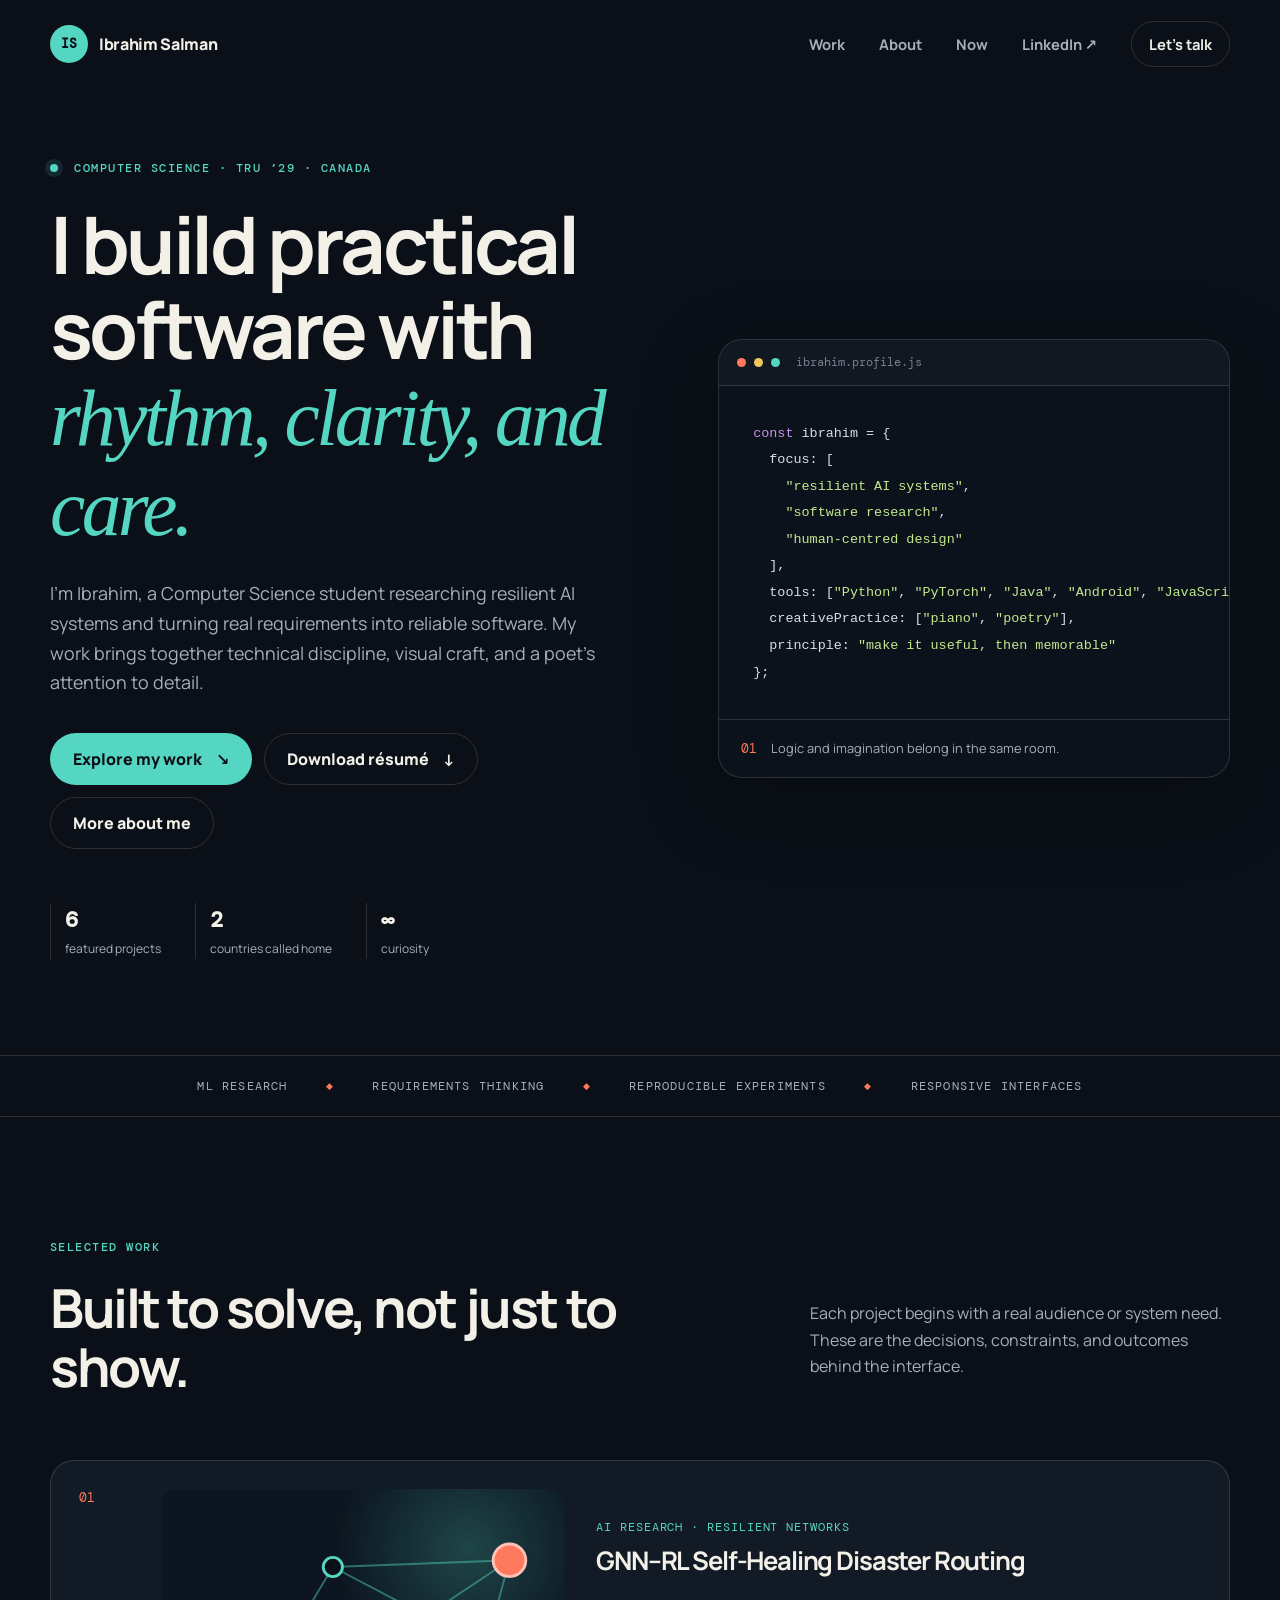
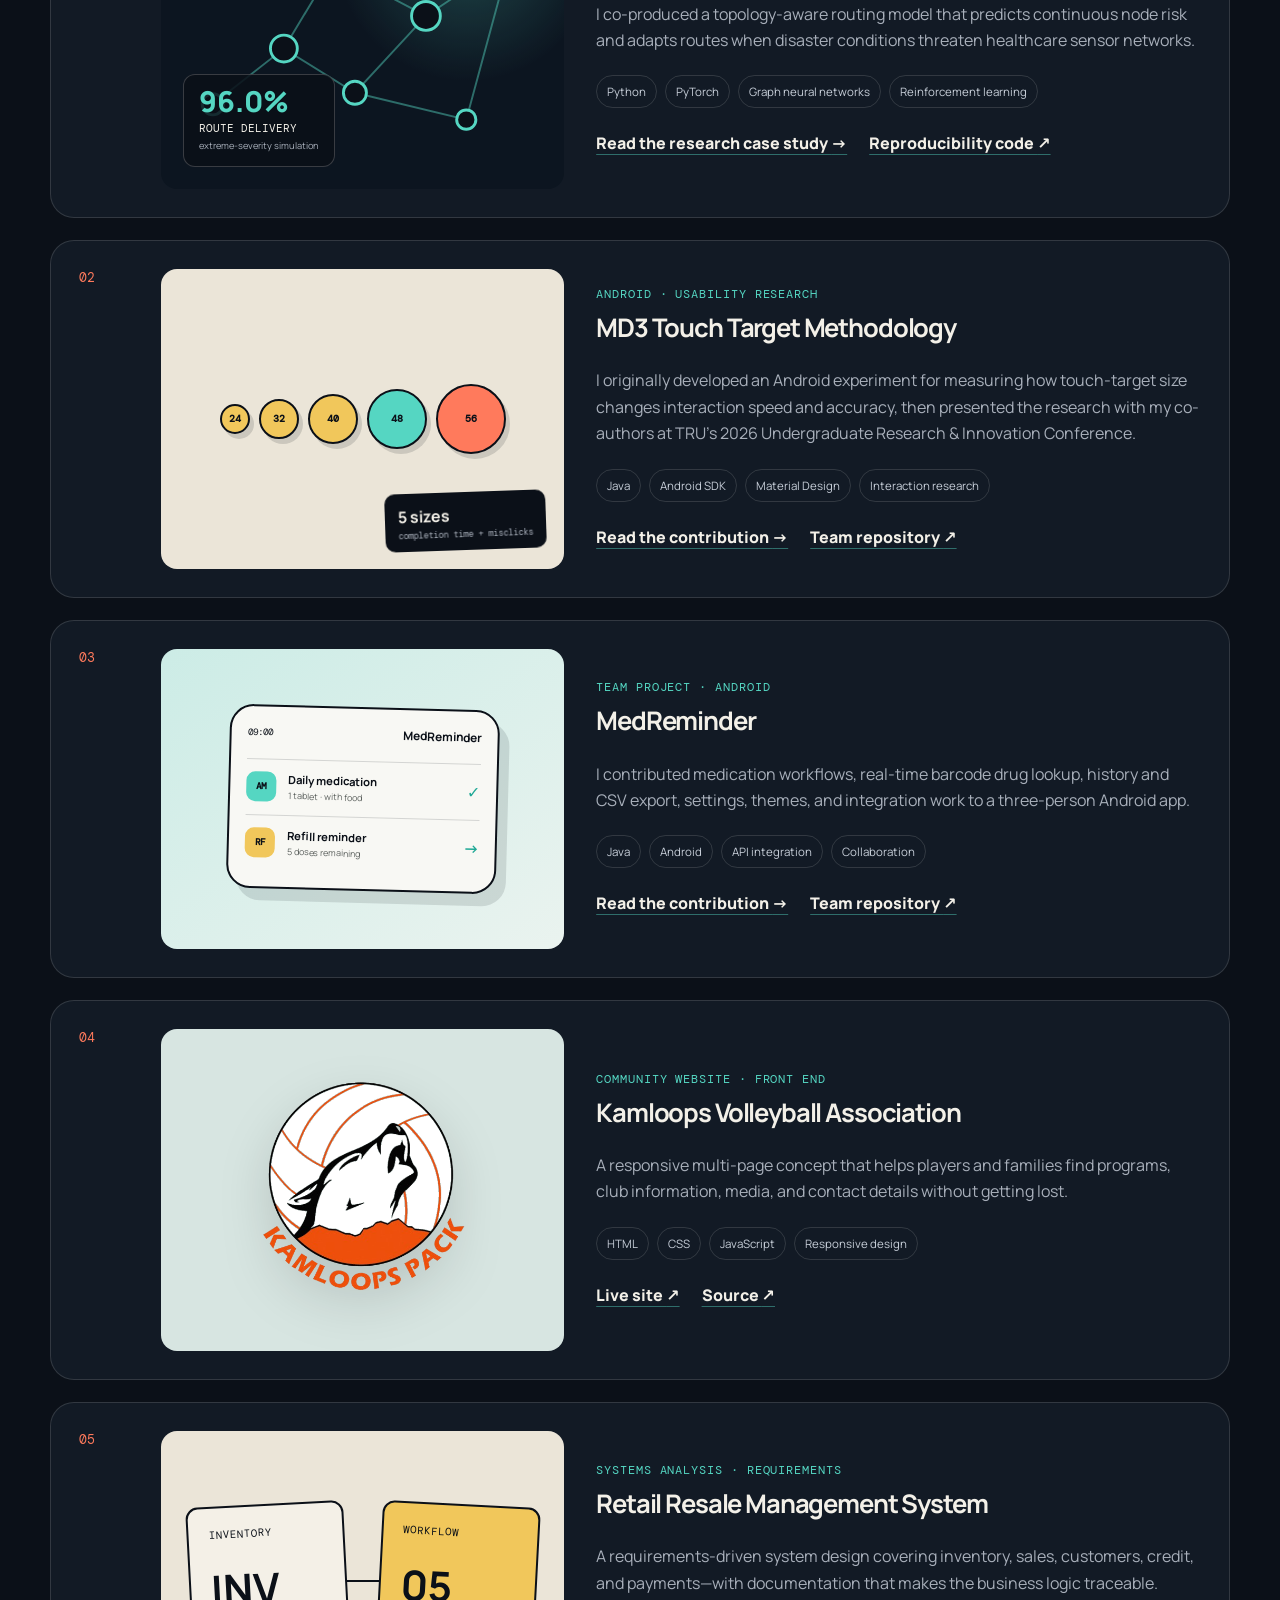
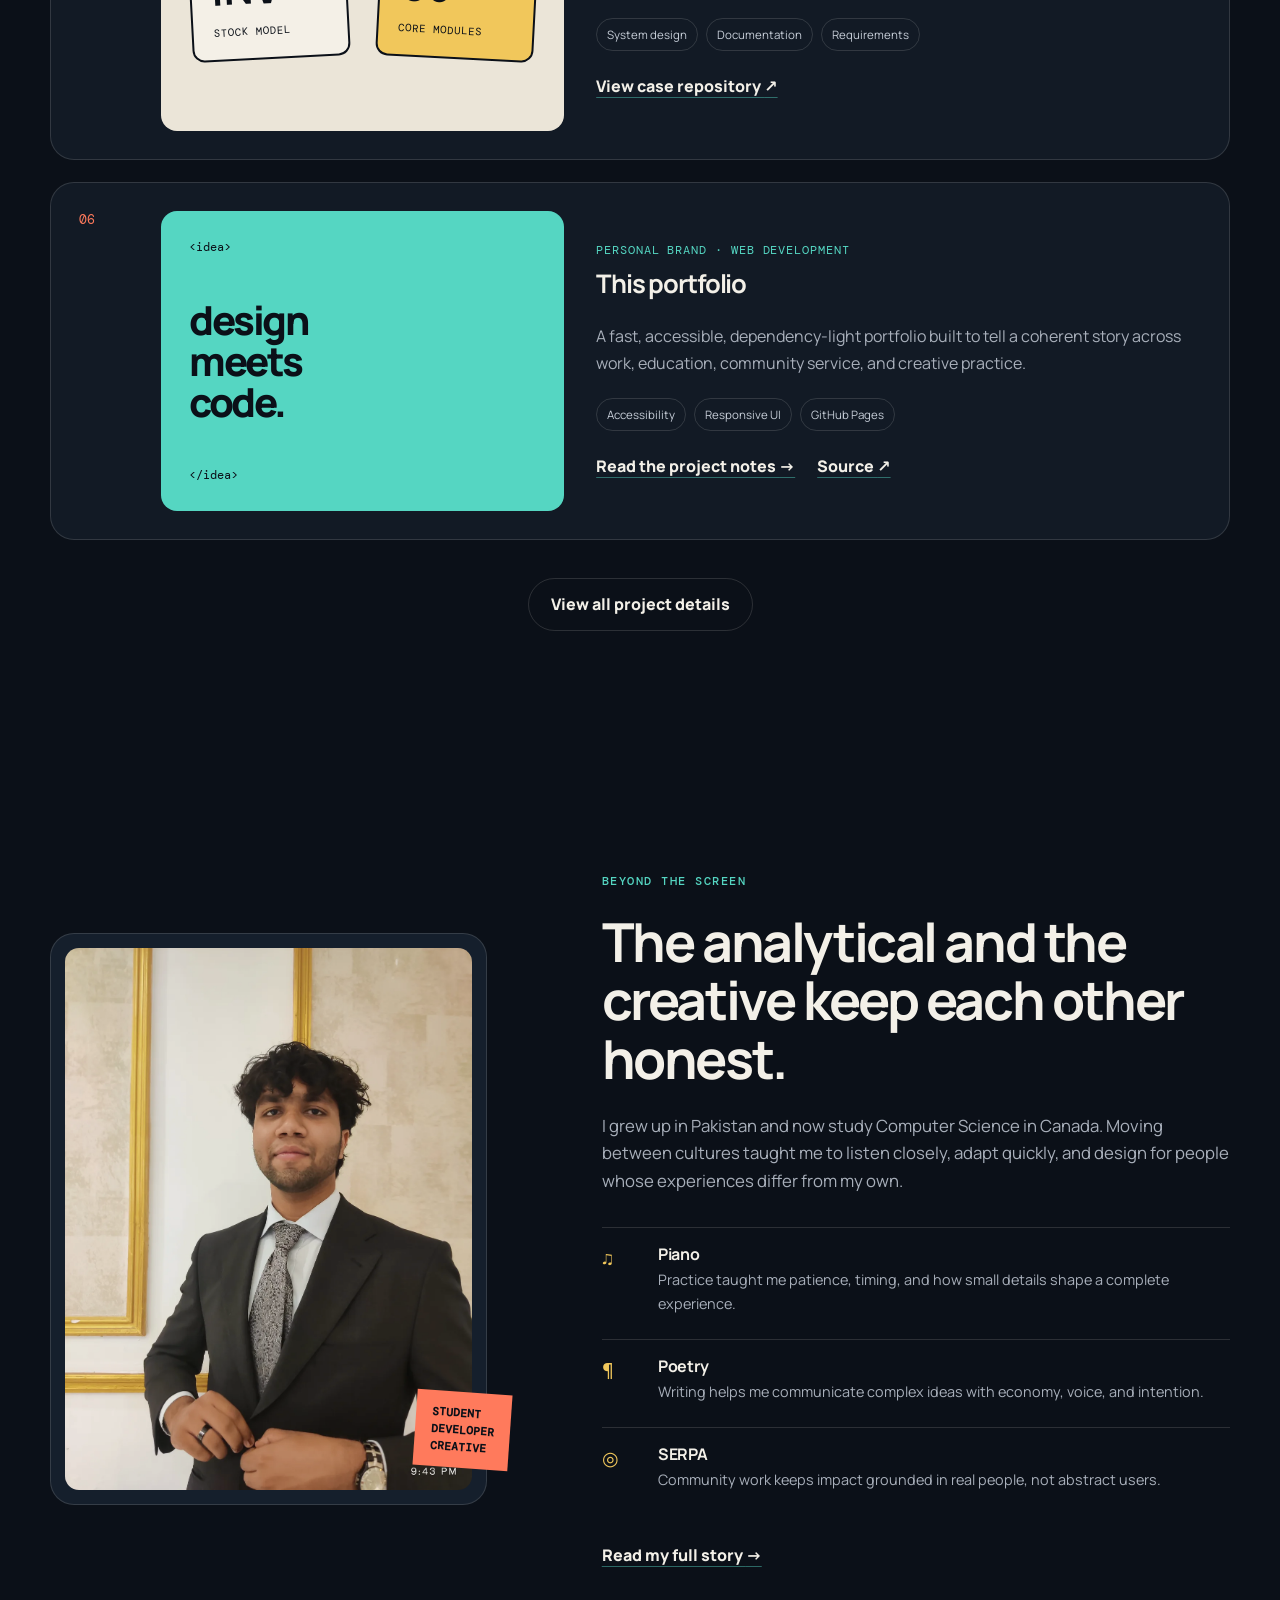
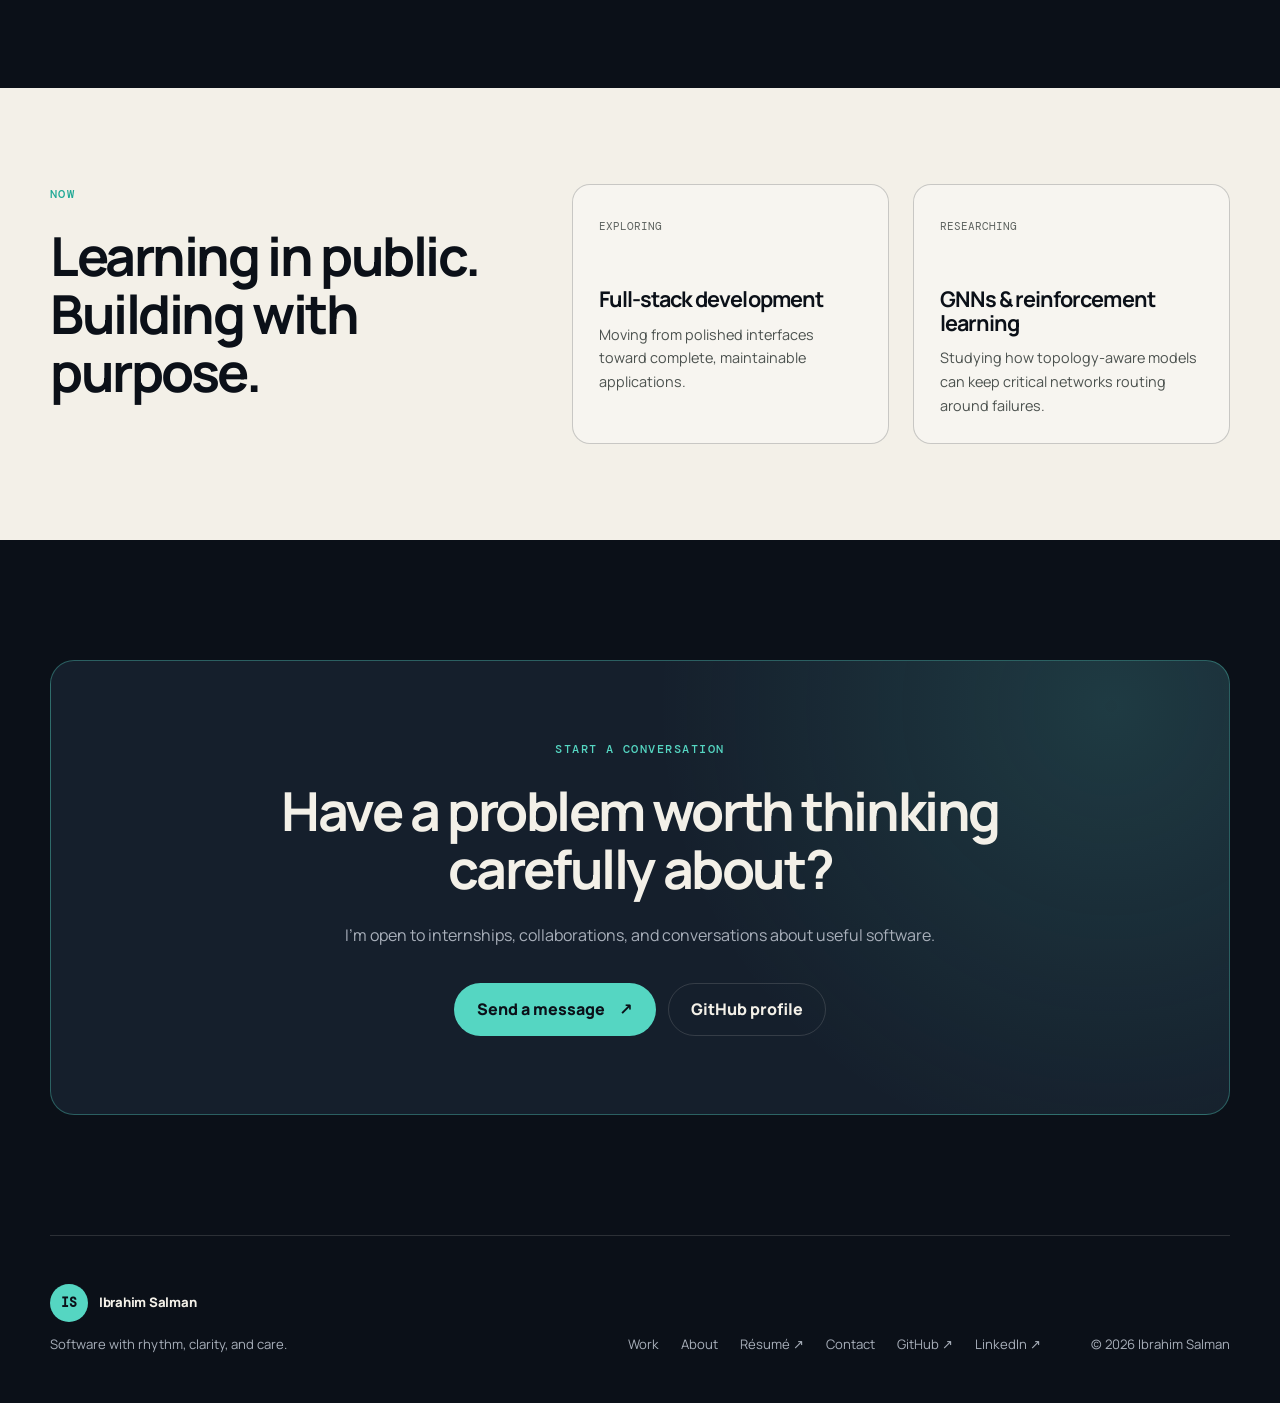
==== commit c904fbfe: "Update domain metadata and portfolio links" ====
--- a/index.html
+++ b/index.html
@@ -8,9 +8,16 @@
   <meta property="og:title" content="Ibrahim Salman — Software Developer">
   <meta property="og:description" content="Practical software, thoughtful interfaces, and work built with rhythm, clarity, and care.">
   <meta property="og:type" content="website">
-  <meta property="og:url" content="https://ibrahim2709-raaz.github.io/portfolio-website/">
-  <meta property="og:image" content="https://ibrahim2709-raaz.github.io/portfolio-website/images/me.webp">
+  <meta property="og:url" content="https://ibrahimsalman.me/">
+  <meta property="og:image" content="https://ibrahimsalman.me/images/og-card.png">
+  <meta property="og:image:width" content="1200">
+  <meta property="og:image:height" content="630">
+  <meta property="og:image:alt" content="Ibrahim Salman — building resilient AI and human-centred software">
   <meta name="twitter:card" content="summary_large_image">
+  <meta name="twitter:title" content="Ibrahim Salman — Software Developer">
+  <meta name="twitter:description" content="Computer Science student building resilient AI systems and human-centred software.">
+  <meta name="twitter:image" content="https://ibrahimsalman.me/images/og-card.png">
+  <link rel="canonical" href="https://ibrahimsalman.me/">
   <title>Ibrahim Salman — Software Developer</title>
   <link rel="icon" href="images/favicon.svg" type="image/svg+xml">
   <link rel="preconnect" href="https://fonts.googleapis.com">
@@ -25,7 +32,7 @@
     <a class="brand" href="index.html" aria-label="Ibrahim Salman, home"><span class="brand-mark" aria-hidden="true">IS</span><span>Ibrahim Salman</span></a>
     <button class="menu-button" type="button" aria-expanded="false" aria-controls="site-nav"><span class="sr-only">Open navigation</span><span aria-hidden="true"></span><span aria-hidden="true"></span></button>
     <nav class="site-nav" id="site-nav" aria-label="Primary navigation">
-      <a href="#work">Work</a><a href="About/about.html">About</a><a href="#now">Now</a><a class="nav-cta" href="Contact/contact.html">Let’s talk</a>
+      <a href="#work">Work</a><a href="About/about.html">About</a><a href="#now">Now</a><a href="https://ca.linkedin.com/in/ibrahim-salman-ab1a5835b" target="_blank" rel="noreferrer">LinkedIn ↗</a><a class="nav-cta" href="Contact/contact.html">Let’s talk</a>
     </nav>
   </header>
 
@@ -35,7 +42,7 @@
         <p class="eyebrow"><span class="status-dot" aria-hidden="true"></span> Computer Science · TRU ’29 · Canada</p>
         <h1>I build practical software with <em>rhythm, clarity, and care.</em></h1>
         <p class="hero-lede">I’m Ibrahim, a Computer Science student researching resilient AI systems and turning real requirements into reliable software. My work brings together technical discipline, visual craft, and a poet’s attention to detail.</p>
-        <div class="button-row"><a class="button button-primary" href="#work">Explore my work <span aria-hidden="true">↘</span></a><a class="button button-secondary" href="About/about.html">More about me</a></div>
+        <div class="button-row"><a class="button button-primary" href="#work">Explore my work <span aria-hidden="true">↘</span></a><a class="button button-secondary" href="documents/Ibrahim-Salman-Resume.pdf" target="_blank" rel="noreferrer">Download résumé <span aria-hidden="true">↓</span></a><a class="button button-secondary" href="About/about.html">More about me</a></div>
         <ul class="hero-facts" aria-label="Profile highlights"><li><strong>6</strong><span>featured projects</span></li><li><strong>2</strong><span>countries called home</span></li><li><strong>∞</strong><span>curiosity</span></li></ul>
       </div>
       <div class="code-window reveal" aria-label="Developer profile represented as code">
@@ -164,7 +171,7 @@
 
   <footer class="site-footer">
     <div><a class="brand" href="index.html"><span class="brand-mark" aria-hidden="true">IS</span><span>Ibrahim Salman</span></a><p>Software with rhythm, clarity, and care.</p></div>
-    <div class="footer-links"><a href="#work">Work</a><a href="About/about.html">About</a><a href="Contact/contact.html">Contact</a><a href="https://github.com/Ibrahim2709-raaz" target="_blank" rel="noreferrer">GitHub ↗</a></div>
+    <div class="footer-links"><a href="#work">Work</a><a href="About/about.html">About</a><a href="documents/Ibrahim-Salman-Resume.pdf" target="_blank" rel="noreferrer">Résumé ↗</a><a href="Contact/contact.html">Contact</a><a href="https://github.com/Ibrahim2709-raaz" target="_blank" rel="noreferrer">GitHub ↗</a><a href="https://ca.linkedin.com/in/ibrahim-salman-ab1a5835b" target="_blank" rel="noreferrer">LinkedIn ↗</a></div>
     <p>© <span data-current-year>2026</span> Ibrahim Salman</p>
   </footer>
 </body>
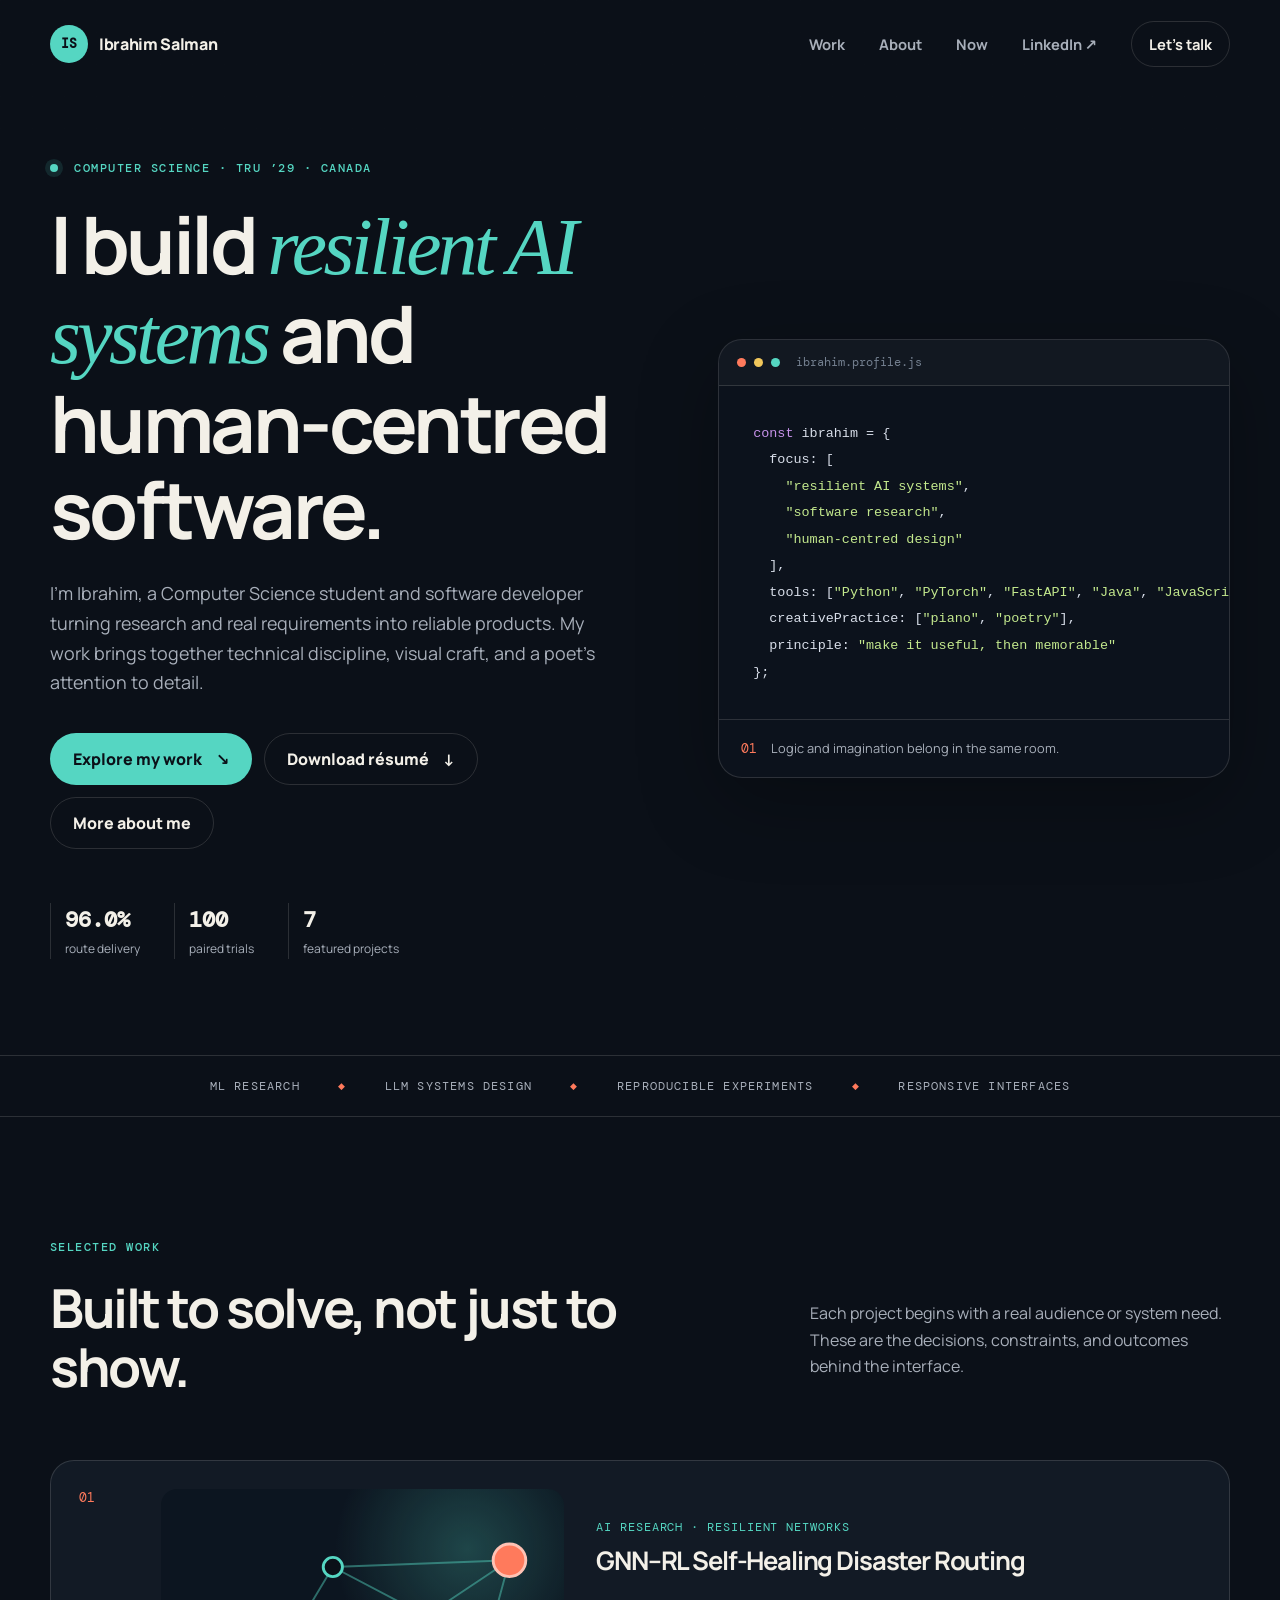
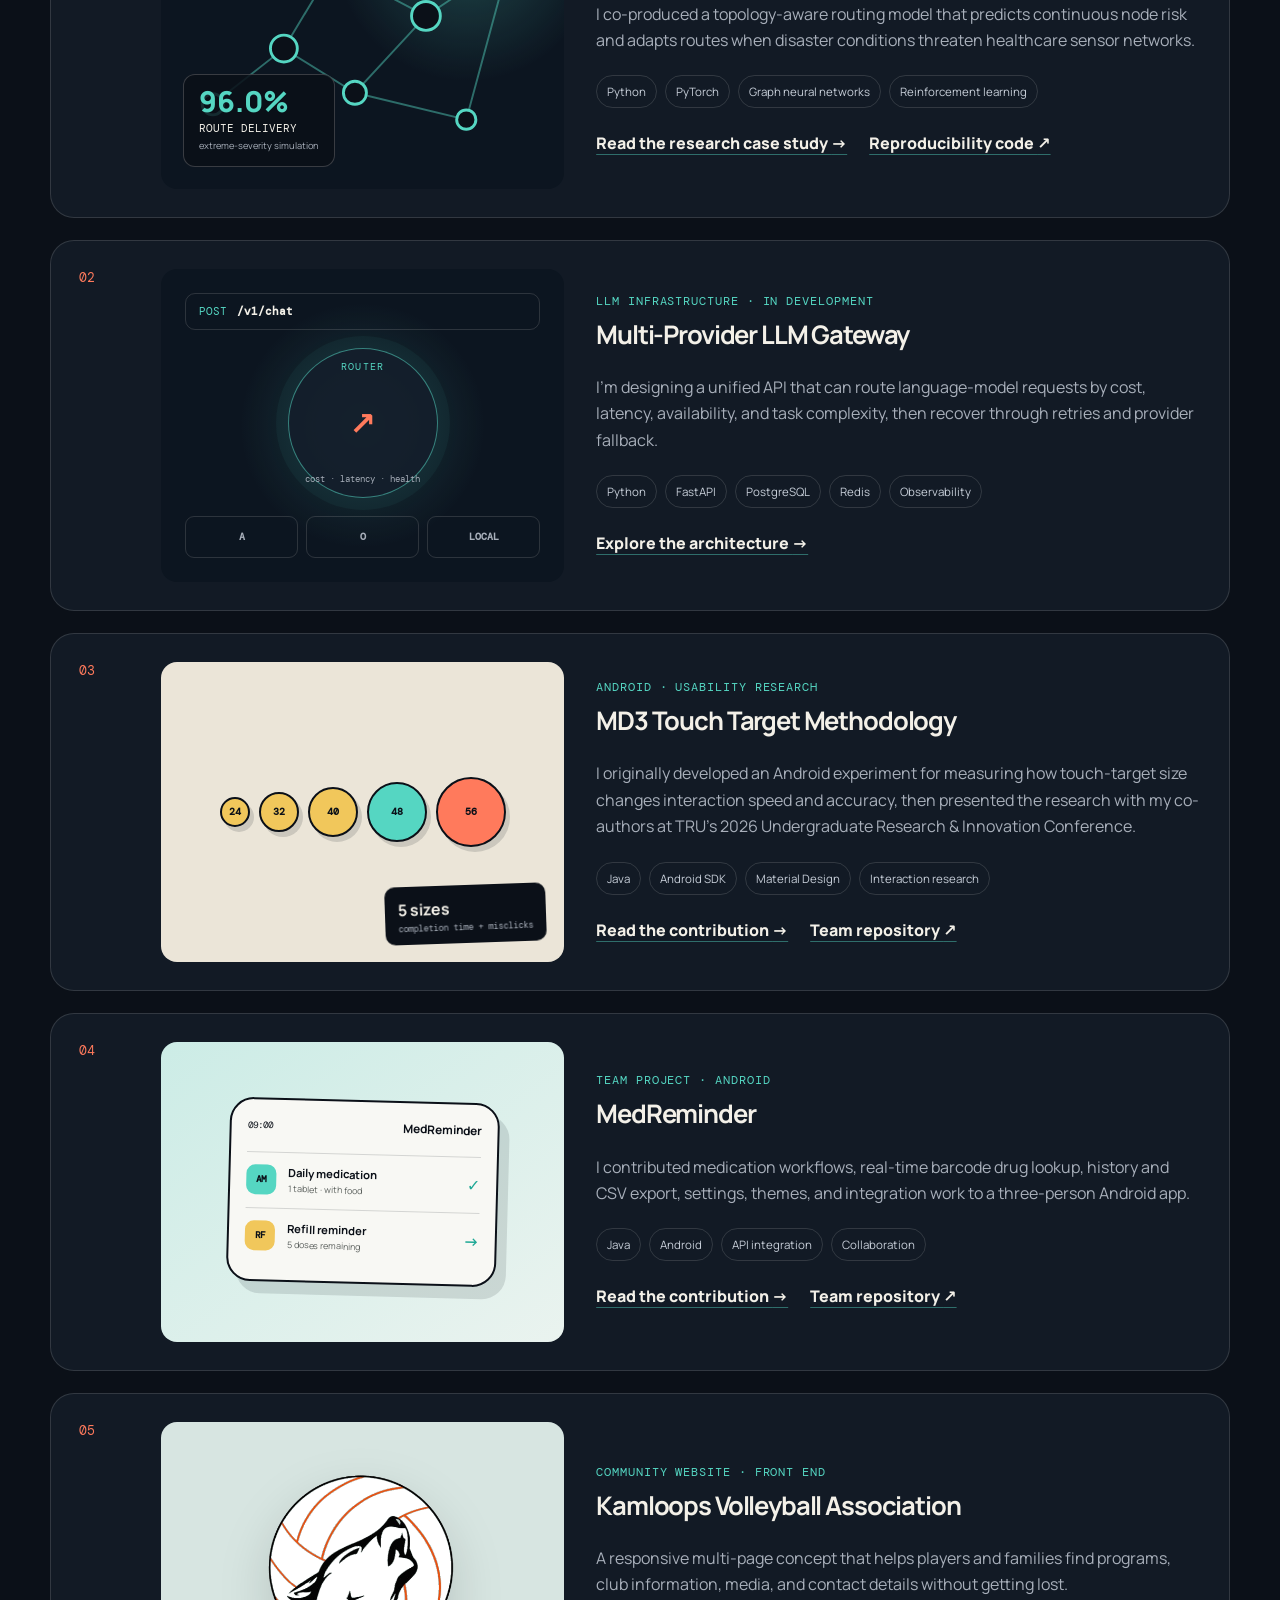
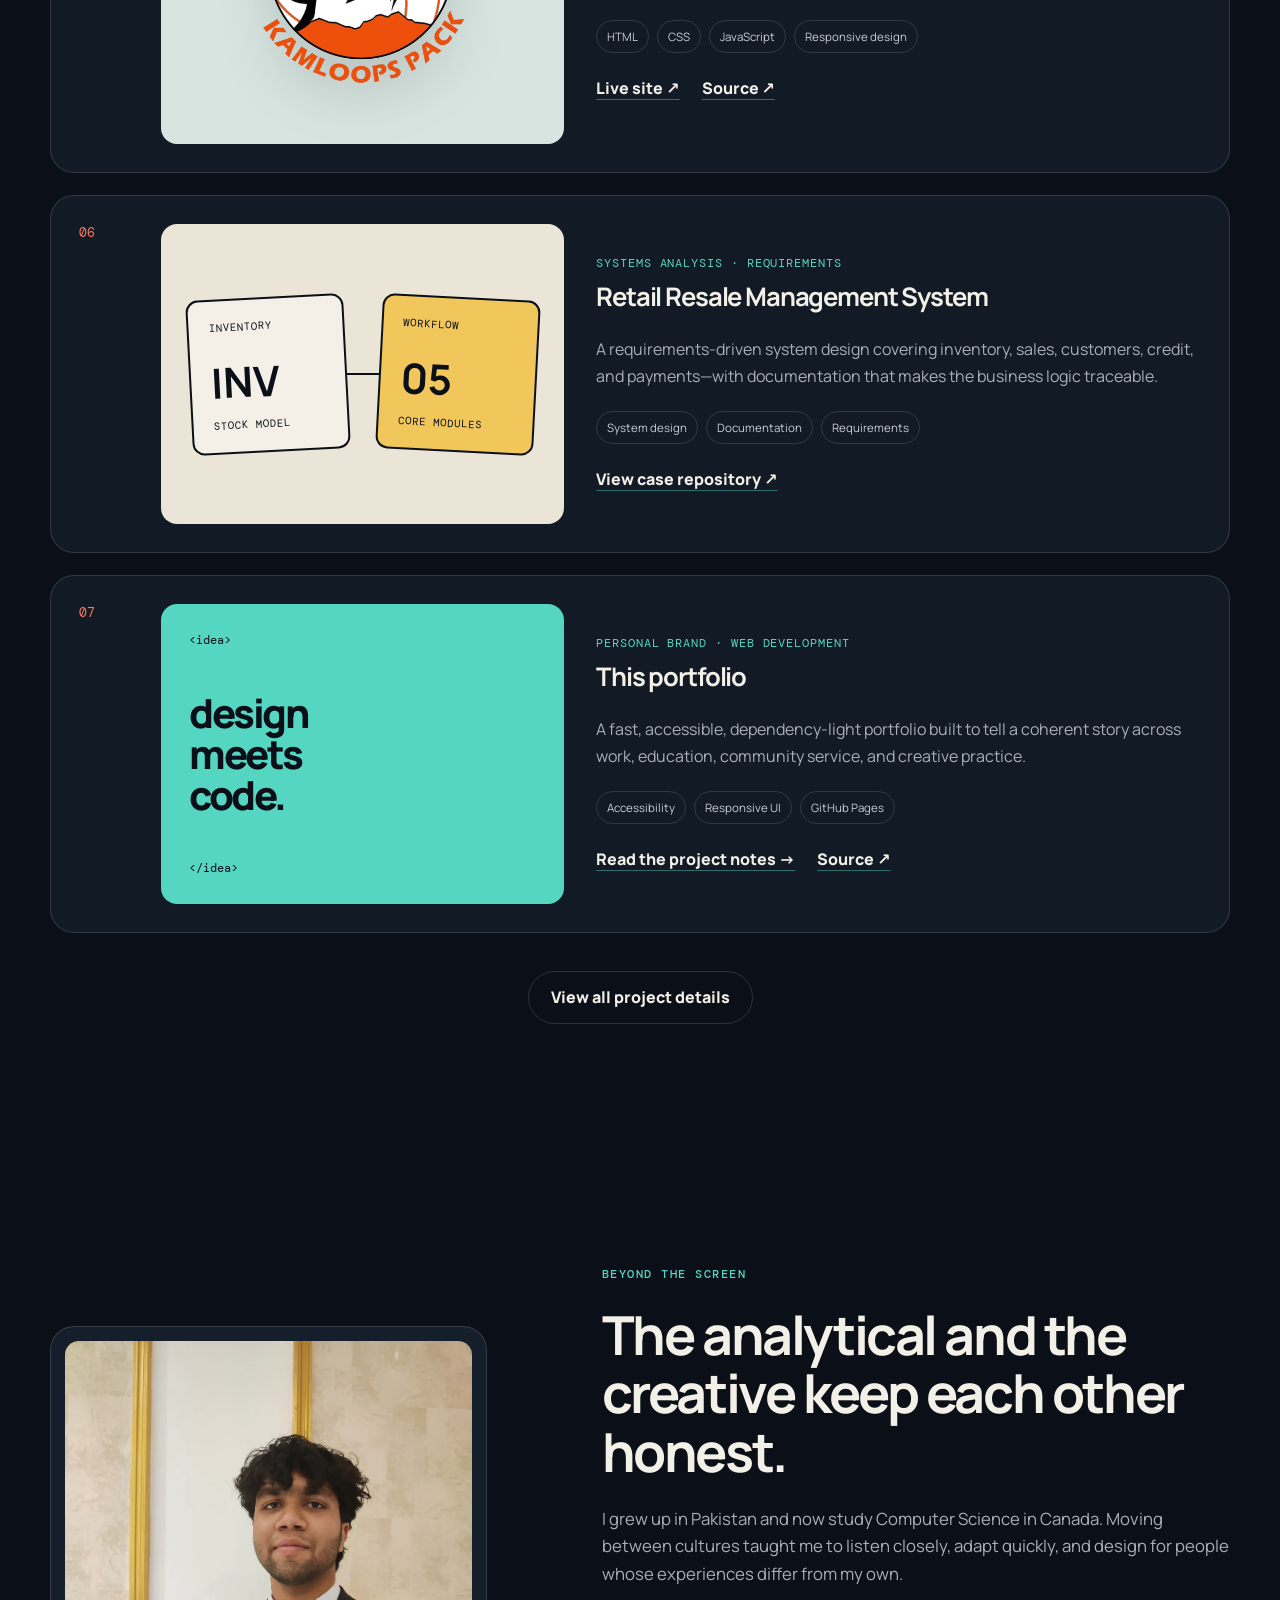
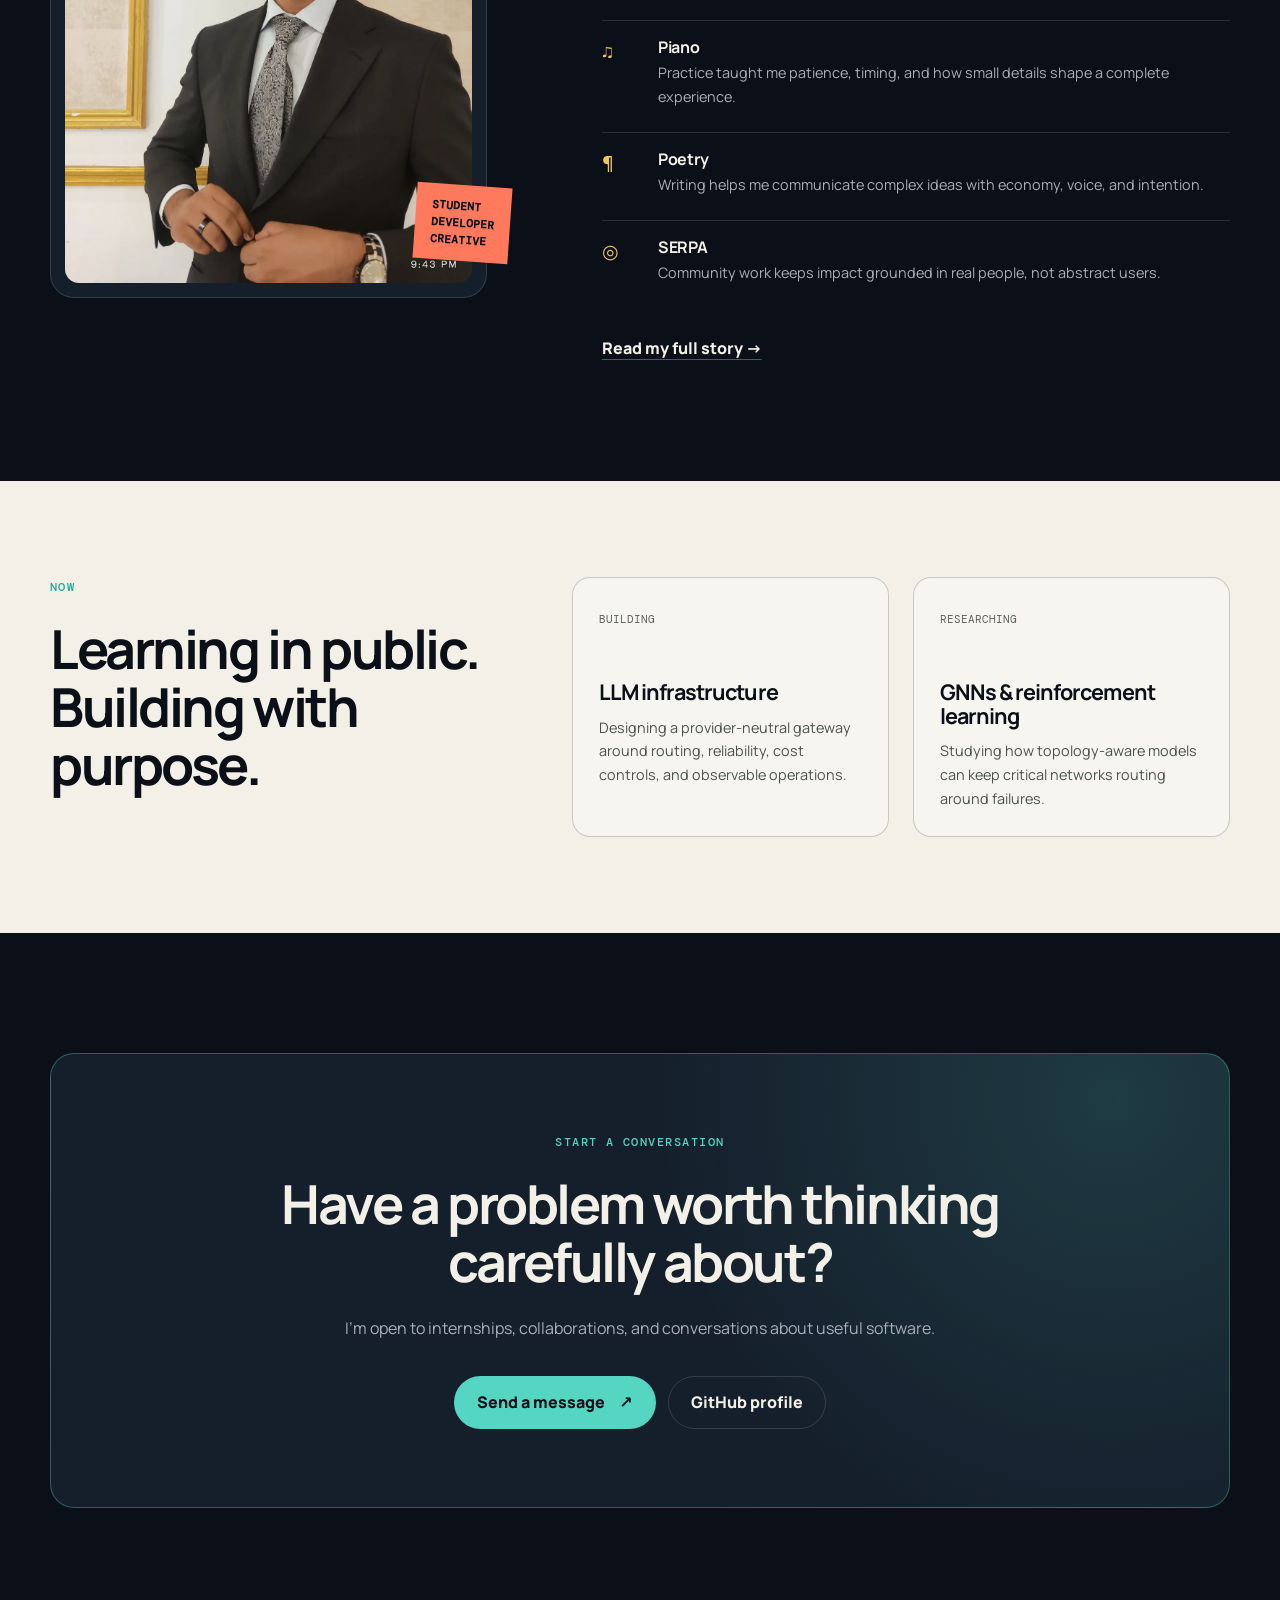
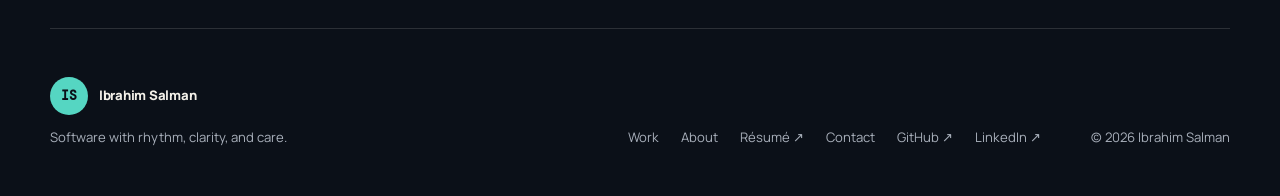
==== commit 8e94ae61: "Add LLM gateway project and portfolio polish Feature the in-development LLM gateway, update the skil" ====
--- a/index.html
+++ b/index.html
@@ -25,6 +25,33 @@
   <link href="https://fonts.googleapis.com/css2?family=DM+Mono:wght@400;500&family=Manrope:wght@400;500;600;700;800&display=swap" rel="stylesheet">
   <link rel="stylesheet" href="prototype.css?v=20260926-3">
   <script src="prototype.js?v=20260925" defer></script>
+  <script type="application/ld+json">
+  {
+    "@context": "https://schema.org",
+    "@type": "Person",
+    "name": "Ibrahim Salman",
+    "url": "https://ibrahimsalman.me/",
+    "image": "https://ibrahimsalman.me/images/me.webp",
+    "jobTitle": "Computer Science Student and Software Developer",
+    "description": "Computer Science student building resilient AI systems and human-centred software.",
+    "affiliation": {
+      "@type": "CollegeOrUniversity",
+      "name": "Thompson Rivers University"
+    },
+    "sameAs": [
+      "https://github.com/Ibrahim2709-raaz",
+      "https://ca.linkedin.com/in/ibrahim-salman-ab1a5835b"
+    ],
+    "knowsAbout": [
+      "Software development",
+      "Graph neural networks",
+      "Reinforcement learning",
+      "Large language model infrastructure",
+      "Android development",
+      "Human-centred design"
+    ]
+  }
+  </script>
 </head>
 <body>
   <a class="skip-link" href="#main">Skip to main content</a>
@@ -40,10 +67,10 @@
     <section class="hero section-shell">
       <div class="hero-copy reveal">
         <p class="eyebrow"><span class="status-dot" aria-hidden="true"></span> Computer Science · TRU ’29 · Canada</p>
-        <h1>I build practical software with <em>rhythm, clarity, and care.</em></h1>
-        <p class="hero-lede">I’m Ibrahim, a Computer Science student researching resilient AI systems and turning real requirements into reliable software. My work brings together technical discipline, visual craft, and a poet’s attention to detail.</p>
+        <h1>I build <em>resilient AI systems</em> and human-centred software.</h1>
+        <p class="hero-lede">I’m Ibrahim, a Computer Science student and software developer turning research and real requirements into reliable products. My work brings together technical discipline, visual craft, and a poet’s attention to detail.</p>
         <div class="button-row"><a class="button button-primary" href="#work">Explore my work <span aria-hidden="true">↘</span></a><a class="button button-secondary" href="documents/Ibrahim-Salman-Resume.pdf" target="_blank" rel="noreferrer">Download résumé <span aria-hidden="true">↓</span></a><a class="button button-secondary" href="About/about.html">More about me</a></div>
-        <ul class="hero-facts" aria-label="Profile highlights"><li><strong>6</strong><span>featured projects</span></li><li><strong>2</strong><span>countries called home</span></li><li><strong>∞</strong><span>curiosity</span></li></ul>
+        <ul class="hero-facts" aria-label="Evidence from featured work"><li><strong>96.0%</strong><span>route delivery</span></li><li><strong>100</strong><span>paired trials</span></li><li><strong>7</strong><span>featured projects</span></li></ul>
       </div>
       <div class="code-window reveal" aria-label="Developer profile represented as code">
         <div class="window-bar"><span></span><span></span><span></span><p>ibrahim.profile.js</p></div>
@@ -53,7 +80,7 @@
     <span class="code-string">"software research"</span>,
     <span class="code-string">"human-centred design"</span>
   ],
-  tools: [<span class="code-string">"Python"</span>, <span class="code-string">"PyTorch"</span>, <span class="code-string">"Java"</span>, <span class="code-string">"Android"</span>, <span class="code-string">"JavaScript"</span>],
+  tools: [<span class="code-string">"Python"</span>, <span class="code-string">"PyTorch"</span>, <span class="code-string">"FastAPI"</span>, <span class="code-string">"Java"</span>, <span class="code-string">"JavaScript"</span>],
   creativePractice: [<span class="code-string">"piano"</span>, <span class="code-string">"poetry"</span>],
   principle: <span class="code-string">"make it useful, then memorable"</span>
 };</code></pre>
@@ -61,7 +88,7 @@
       </div>
     </section>
 
-    <section class="proof-strip" aria-label="What I bring"><p>ML research</p><span>◆</span><p>Requirements thinking</p><span>◆</span><p>Reproducible experiments</p><span>◆</span><p>Responsive interfaces</p></section>
+    <section class="proof-strip" aria-label="What I bring"><p>ML research</p><span>◆</span><p>LLM systems design</p><span>◆</span><p>Reproducible experiments</p><span>◆</span><p>Responsive interfaces</p></section>
 
     <section class="section-shell section-block" id="work">
       <div class="section-heading reveal">
@@ -84,6 +111,20 @@
         </article>
         <article class="work-card reveal">
           <div class="work-number">02</div>
+          <div class="work-visual gateway-visual" aria-hidden="true">
+            <div class="gateway-request"><span>POST</span><strong>/v1/chat</strong></div>
+            <div class="gateway-router"><small>ROUTER</small><strong>↗</strong><span>cost · latency · health</span></div>
+            <div class="gateway-providers"><span>A</span><span>O</span><span>LOCAL</span></div>
+          </div>
+          <div class="work-copy">
+            <p class="project-type">LLM infrastructure · In development</p><h3>Multi-Provider LLM Gateway</h3>
+            <p>I’m designing a unified API that can route language-model requests by cost, latency, availability, and task complexity, then recover through retries and provider fallback.</p>
+            <ul class="tag-list"><li>Python</li><li>FastAPI</li><li>PostgreSQL</li><li>Redis</li><li>Observability</li></ul>
+            <div class="text-links"><a href="Projects/projects.html#llm-gateway">Explore the architecture <span aria-hidden="true">→</span></a></div>
+          </div>
+        </article>
+        <article class="work-card reveal">
+          <div class="work-number">03</div>
           <div class="work-visual touch-visual" aria-hidden="true">
             <div class="touch-targets"><span>24</span><span>32</span><span>40</span><span>48</span><span>56</span></div>
             <div class="touch-readout"><strong>5 sizes</strong><small>completion time + misclicks</small></div>
@@ -96,7 +137,7 @@
           </div>
         </article>
         <article class="work-card reveal">
-          <div class="work-number">03</div>
+          <div class="work-number">04</div>
           <div class="work-visual med-visual" aria-hidden="true">
             <div class="phone-card"><div class="med-head"><span>09:00</span><strong>MedReminder</strong></div><div class="med-row"><span>AM</span><div><b>Daily medication</b><small>1 tablet · with food</small></div><strong>✓</strong></div><div class="med-row"><span>RF</span><div><b>Refill reminder</b><small>5 doses remaining</small></div><strong>→</strong></div></div>
           </div>
@@ -108,7 +149,7 @@
           </div>
         </article>
         <article class="work-card reveal">
-          <div class="work-number">04</div>
+          <div class="work-number">05</div>
           <div class="work-visual kva-visual"><img src="images/kva.png" alt="Kamloops Pack wolf and volleyball logo" loading="lazy"></div>
           <div class="work-copy">
             <p class="project-type">Community website · Front end</p><h3>Kamloops Volleyball Association</h3>
@@ -118,7 +159,7 @@
           </div>
         </article>
         <article class="work-card reveal">
-          <div class="work-number">05</div>
+          <div class="work-number">06</div>
           <div class="work-visual system-visual" aria-hidden="true"><div class="system-card"><span>inventory</span><strong>INV</strong><small>stock model</small></div><div class="system-line"></div><div class="system-card system-card-alt"><span>workflow</span><strong>05</strong><small>core modules</small></div></div>
           <div class="work-copy">
             <p class="project-type">Systems analysis · Requirements</p><h3>Retail Resale Management System</h3>
@@ -128,7 +169,7 @@
           </div>
         </article>
         <article class="work-card reveal">
-          <div class="work-number">06</div>
+          <div class="work-number">07</div>
           <div class="work-visual portfolio-visual" aria-hidden="true"><span>&lt;idea&gt;</span><strong>design<br>meets<br>code.</strong><span>&lt;/idea&gt;</span></div>
           <div class="work-copy">
             <p class="project-type">Personal brand · Web development</p><h3>This portfolio</h3>
@@ -158,7 +199,7 @@
     <section class="now-section" id="now">
       <div class="section-shell now-grid">
         <div class="reveal"><p class="eyebrow">Now</p><h2>Learning in public. Building with purpose.</h2></div>
-        <div class="now-card reveal"><span>Exploring</span><h3>Full-stack development</h3><p>Moving from polished interfaces toward complete, maintainable applications.</p></div>
+        <div class="now-card reveal"><span>Building</span><h3>LLM infrastructure</h3><p>Designing a provider-neutral gateway around routing, reliability, cost controls, and observable operations.</p></div>
         <div class="now-card reveal"><span>Researching</span><h3>GNNs & reinforcement learning</h3><p>Studying how topology-aware models can keep critical networks routing around failures.</p></div>
       </div>
     </section>
--- a/prototype.css
+++ b/prototype.css
@@ -99,6 +99,15 @@
 .gnn-stat strong { color: var(--cyan); font: 800 1.8rem/1 "Manrope", sans-serif; }
 .gnn-stat span { margin-top: 5px; color: var(--ink); font: .67rem "DM Mono", monospace; text-transform: uppercase; }
 .gnn-stat small { margin-top: 3px; color: var(--muted); font-size: .58rem; }
+.gateway-visual { position: relative; display: grid; grid-template-rows: auto 1fr auto; gap: 18px; padding: 24px; background: radial-gradient(circle at 50% 50%, rgba(85,214,194,.18), transparent 48%), #0c1520; color: var(--ink); }
+.gateway-request { display: flex; gap: 10px; align-items: center; padding: 11px 13px; border: 1px solid var(--line); border-radius: 10px; font: .66rem "DM Mono", monospace; }
+.gateway-request span { color: var(--cyan); }
+.gateway-router { align-self: center; justify-self: center; display: grid; place-items: center; width: 150px; aspect-ratio: 1; border: 1px solid rgba(85,214,194,.55); border-radius: 50%; background: rgba(21,31,44,.9); box-shadow: 0 0 0 12px rgba(85,214,194,.05); }
+.gateway-router small { color: var(--cyan); font: .62rem "DM Mono", monospace; letter-spacing: .12em; }
+.gateway-router strong { color: var(--coral); font-size: 2rem; }
+.gateway-router span { color: var(--muted); font: .55rem "DM Mono", monospace; }
+.gateway-providers { display: grid; grid-template-columns: repeat(3,1fr); gap: 8px; }
+.gateway-providers span { display: grid; place-items: center; min-height: 42px; border: 1px solid var(--line); border-radius: 9px; color: var(--muted); font: 700 .62rem "DM Mono", monospace; }
 .touch-visual { position: relative; display: grid; place-items: center; padding: 24px; background: #ebe5d8; color: var(--night); }
 .touch-targets { display: flex; align-items: center; justify-content: center; gap: 9px; width: 100%; }
 .touch-targets span { display: grid; place-items: center; aspect-ratio: 1; border: 2px solid var(--night); border-radius: 50%; background: var(--yellow); font: 700 .6rem "DM Mono", monospace; box-shadow: 4px 5px 0 rgba(11,16,24,.14); }
@@ -164,6 +173,10 @@
 .contact-callout h2 { max-width: 800px; margin-inline: auto; }
 .contact-callout > p:not(.eyebrow) { color: var(--muted); }
 .contact-callout .button-row { justify-content: center; }
+
+.error-page { min-height: calc(100svh - 88px); display: grid; grid-template-columns: minmax(0, 1fr) minmax(280px, .75fr); gap: clamp(48px, 9vw, 120px); align-items: center; padding-block: 70px 110px; }
+.error-code { color: var(--cyan); font: 800 clamp(8rem, 22vw, 18rem)/.8 "Manrope", sans-serif; letter-spacing: -.09em; text-align: right; opacity: .15; }
+.error-page .hero-lede { margin-bottom: 0; }
 
 .site-footer { width: min(calc(100% - 40px), var(--max)); margin: 0 auto; padding: 48px 0; display: grid; grid-template-columns: 1fr auto auto; gap: 50px; align-items: end; border-top: 1px solid var(--line); color: var(--muted); font-size: .82rem; }
 .site-footer p { margin: 12px 0 0; }
@@ -283,6 +296,8 @@
   .research-result > p { grid-column: auto; text-align: left; }
   .timeline article { grid-template-columns: 80px 1fr; }
   .form-row { grid-template-columns: 1fr; }
+  .error-page { grid-template-columns: 1fr; align-content: center; }
+  .error-code { grid-row: 1; text-align: left; }
 }
 
 @media (max-width: 460px) {
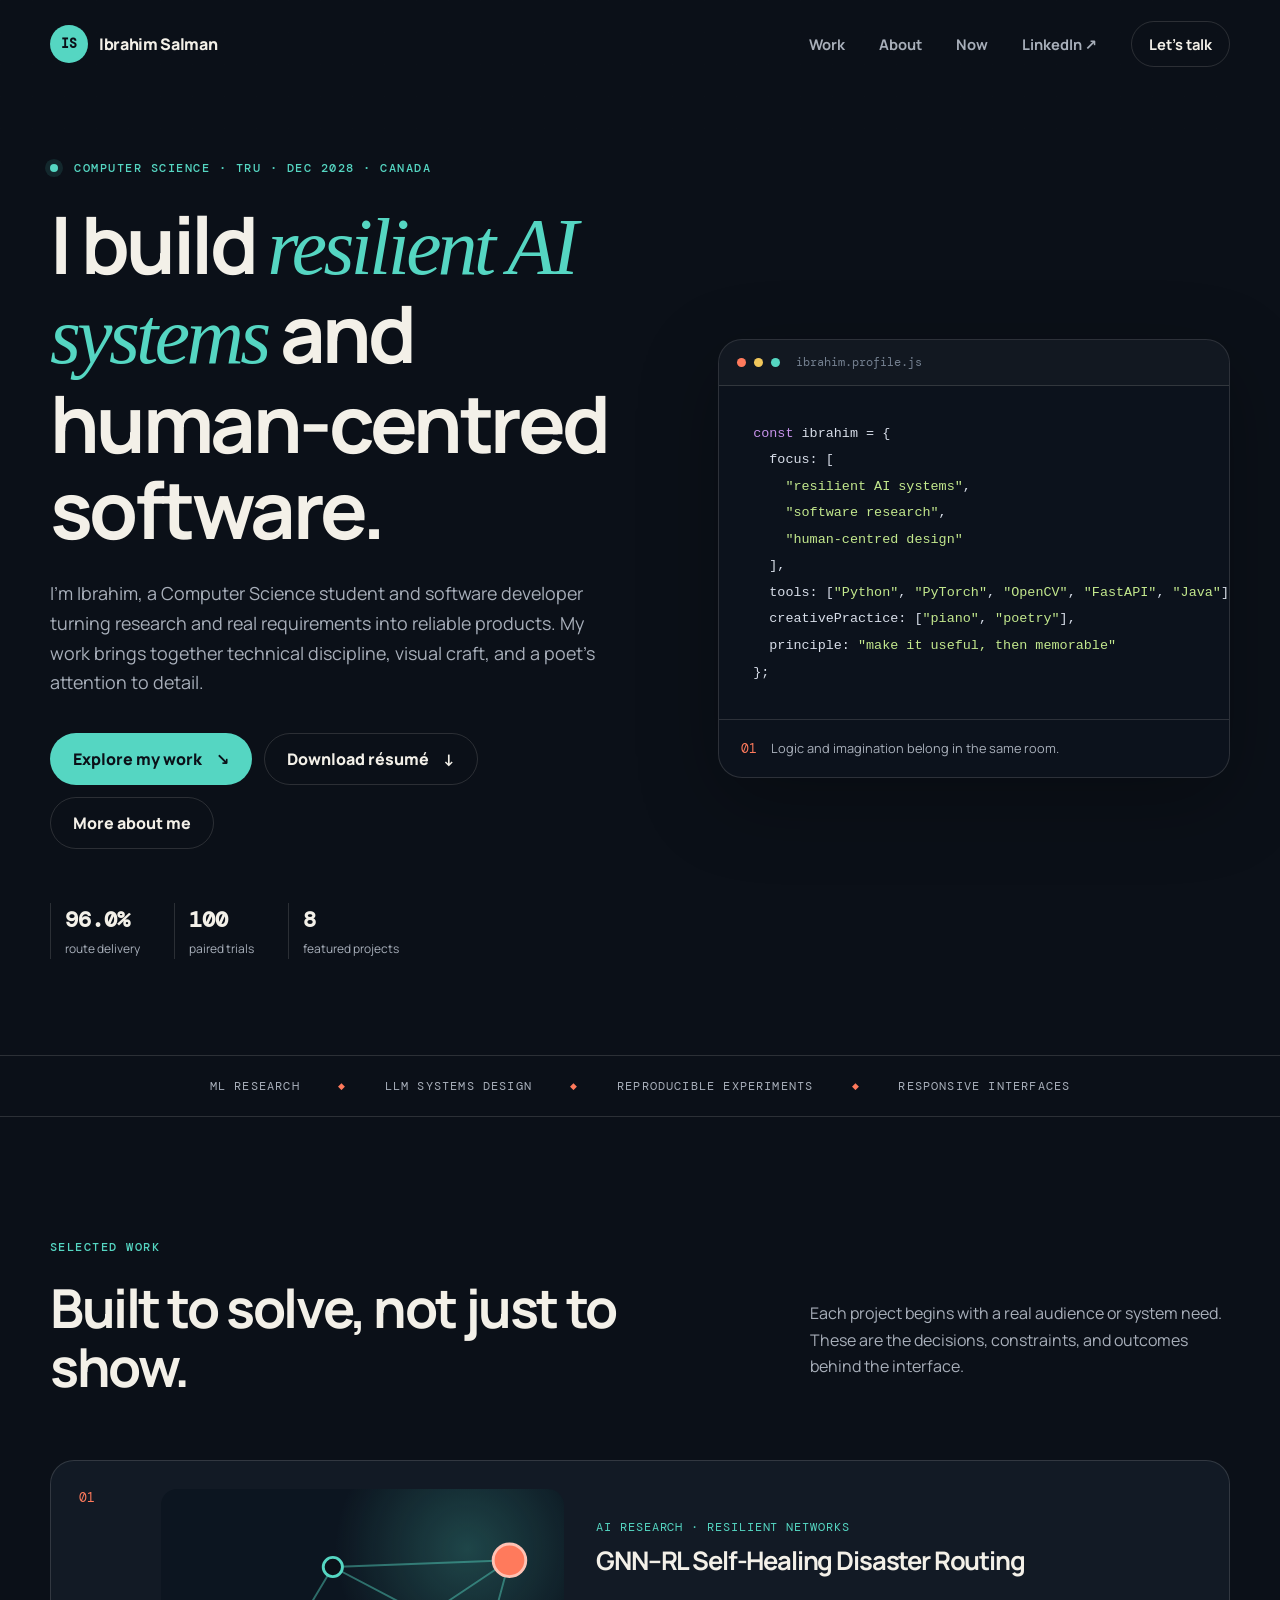
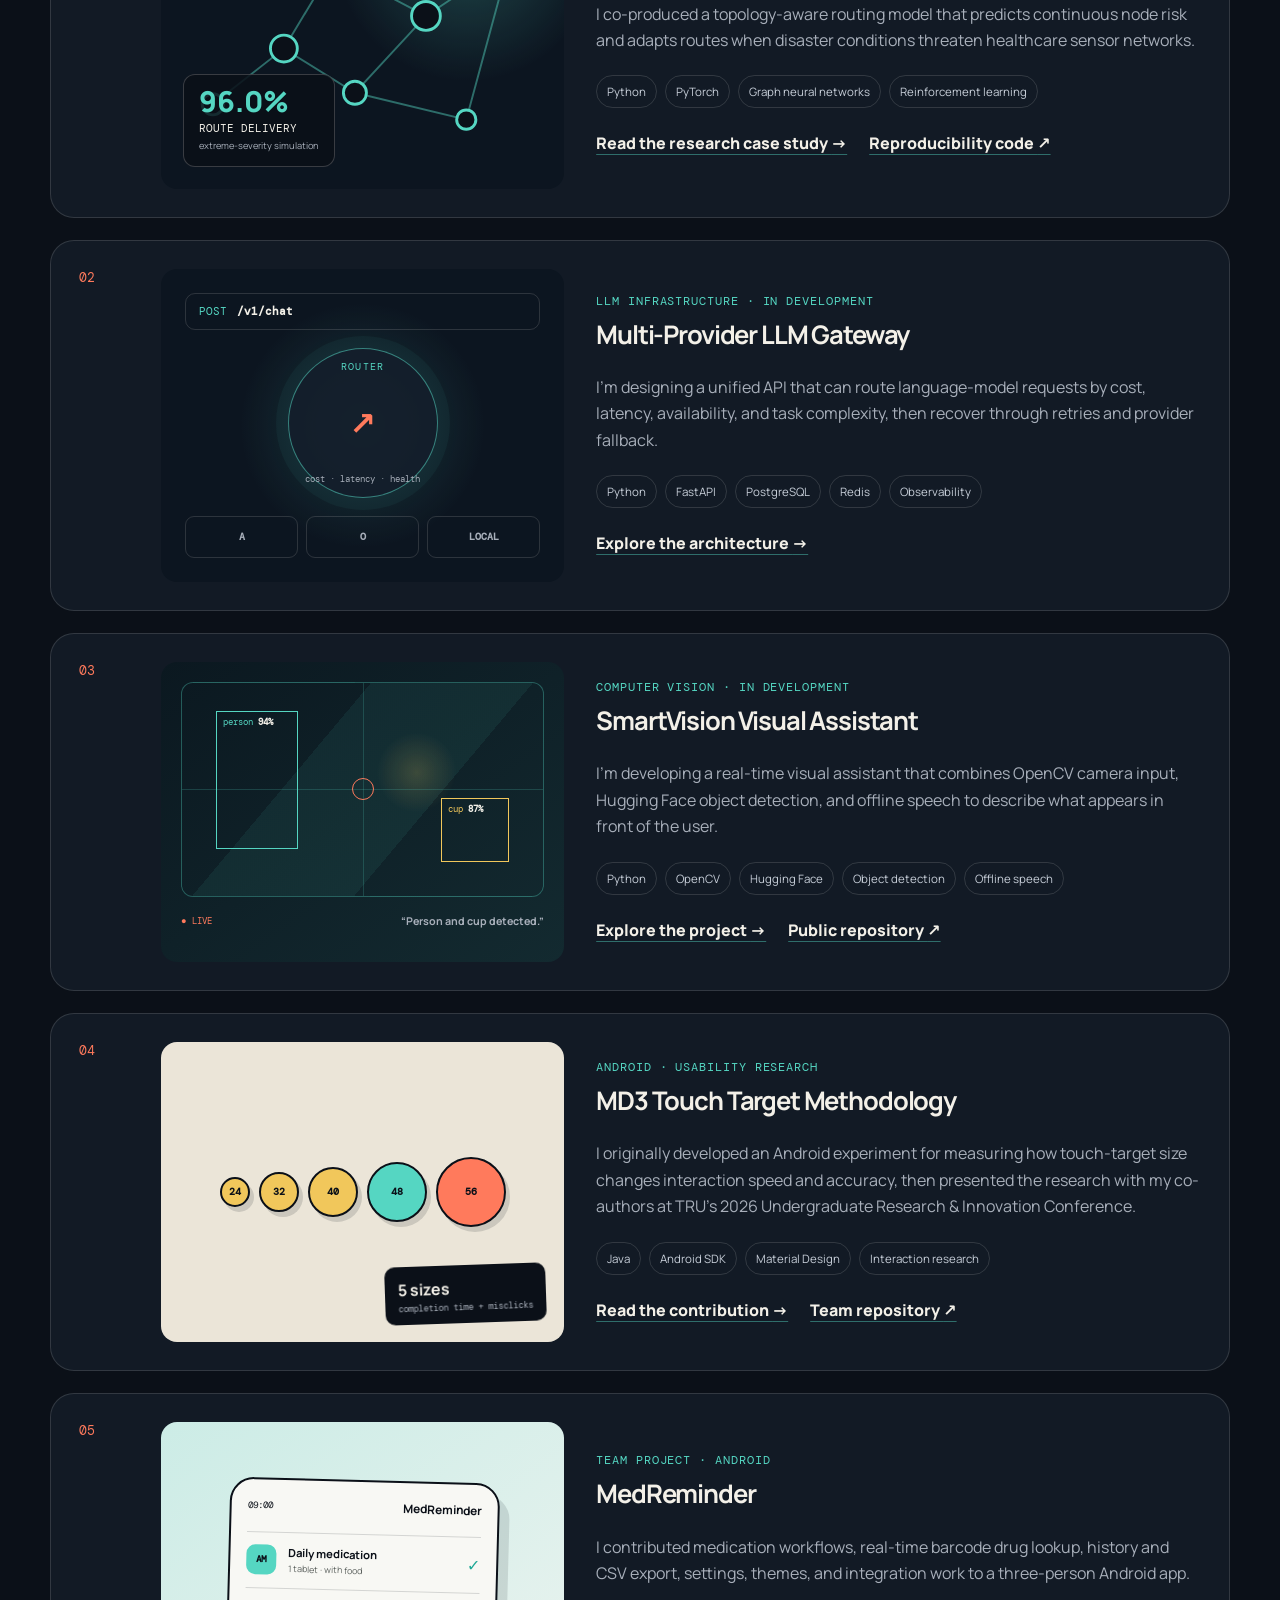
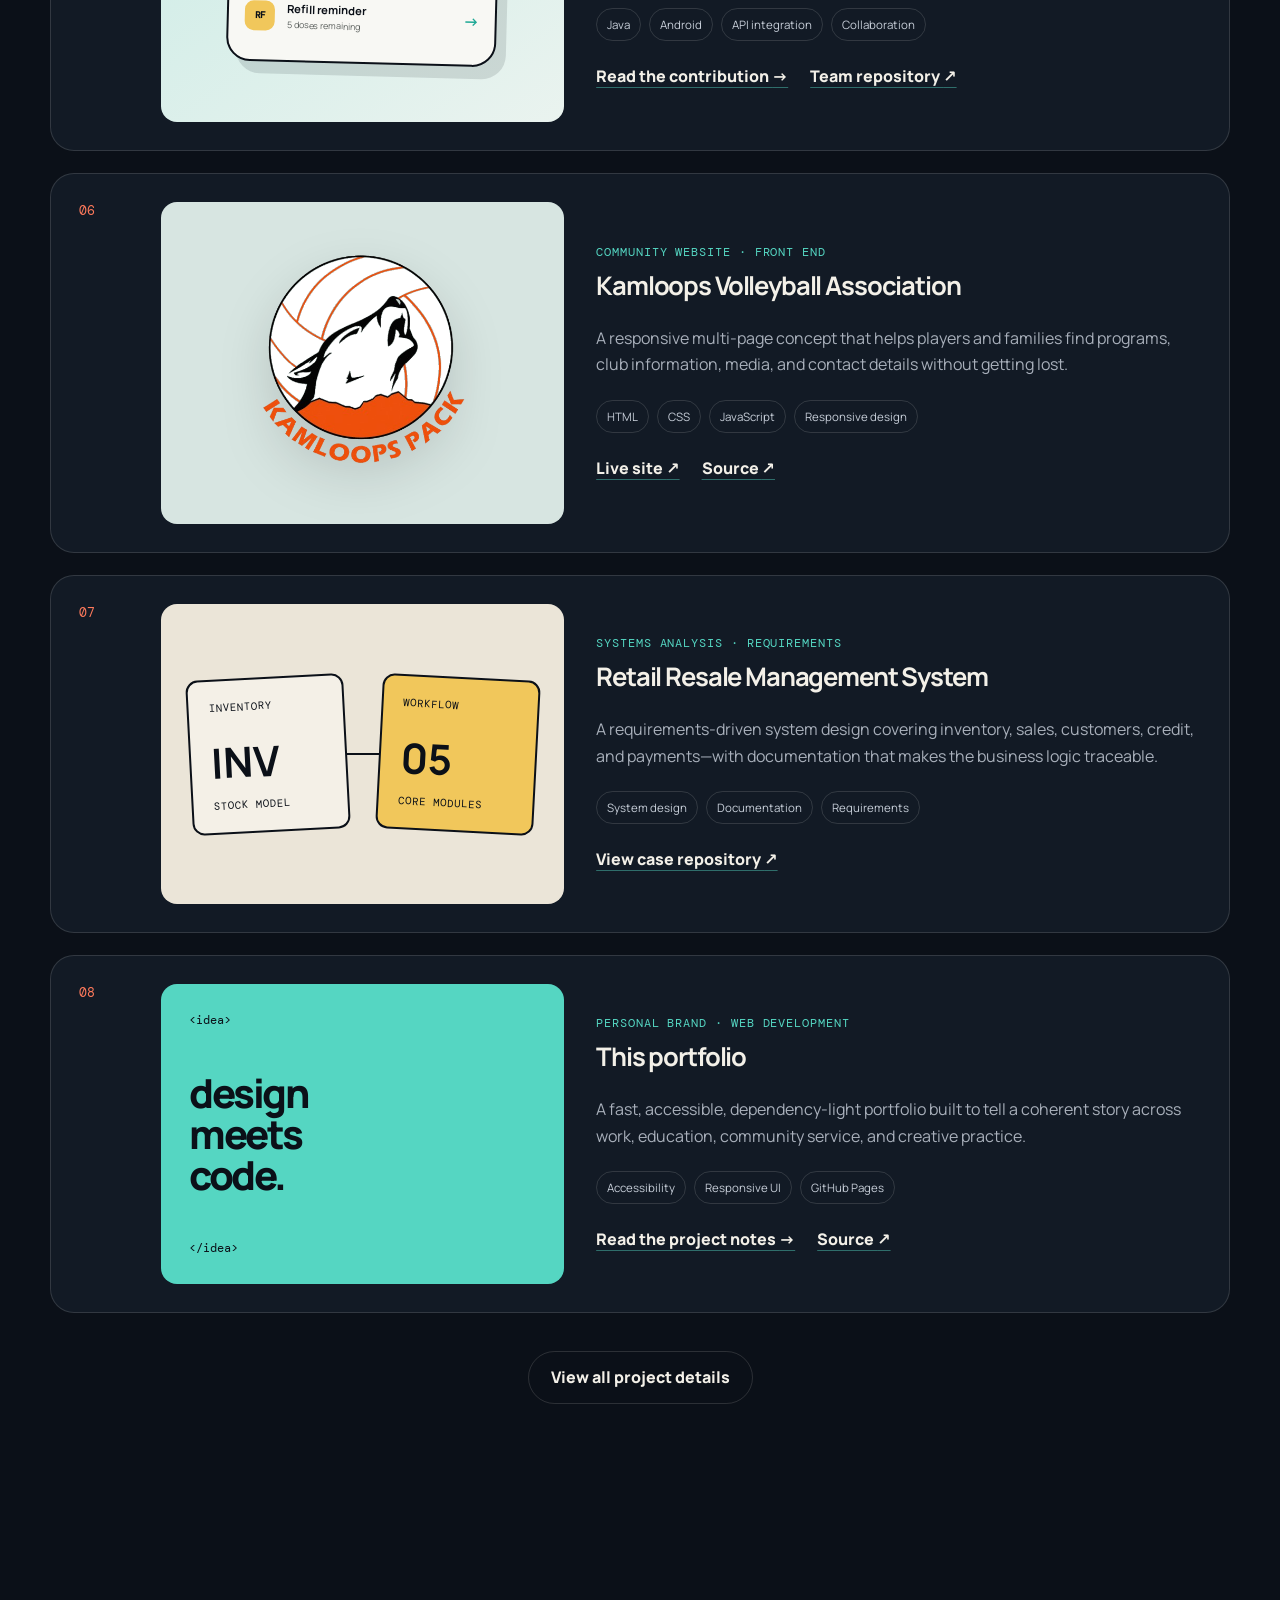
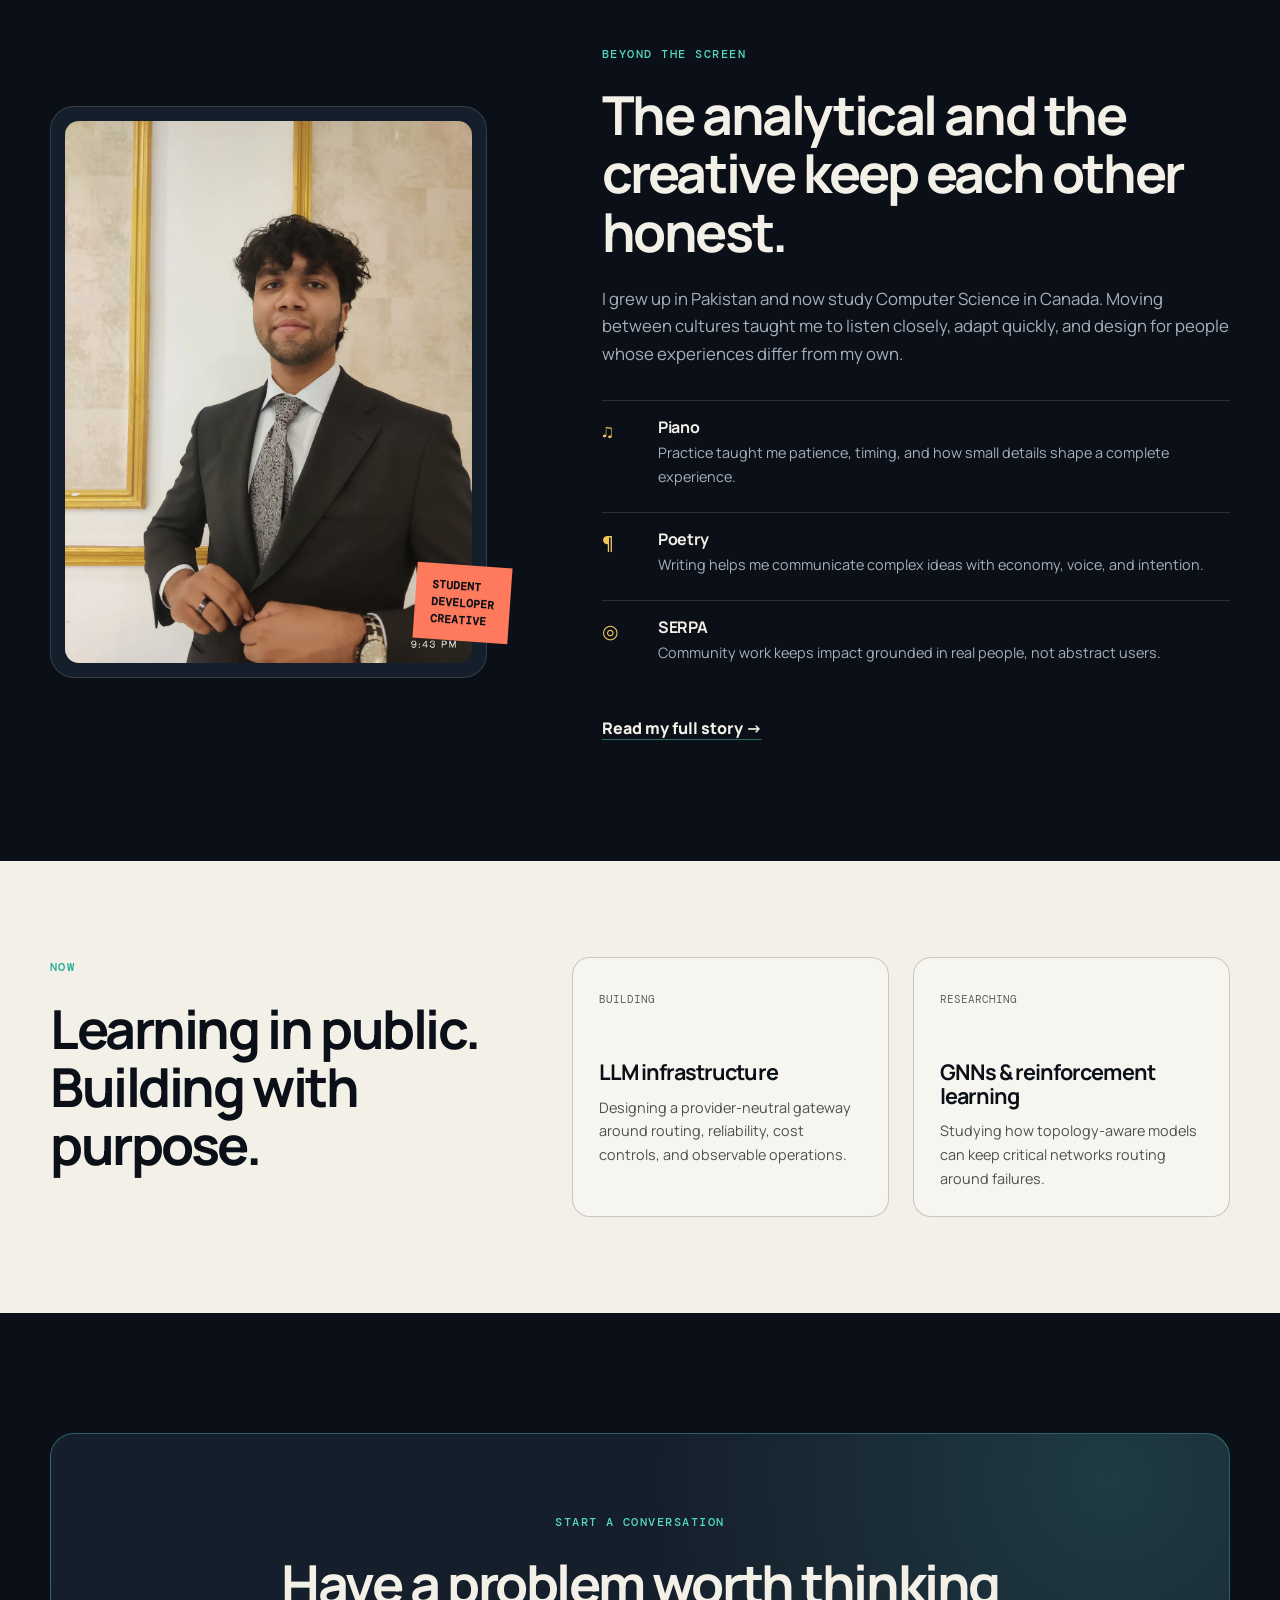
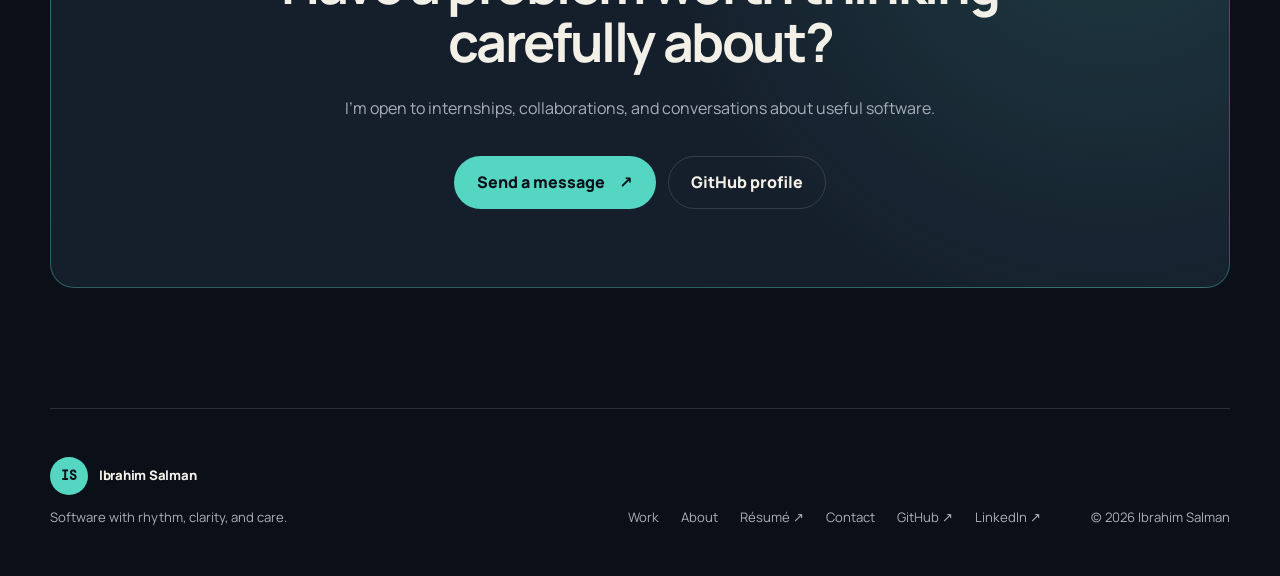
==== commit d49066c8: "Add SmartVision and correct graduation date Feature the SmartVision computer vision project, update " ====
--- a/index.html
+++ b/index.html
@@ -47,6 +47,7 @@
       "Graph neural networks",
       "Reinforcement learning",
       "Large language model infrastructure",
+      "Computer vision",
       "Android development",
       "Human-centred design"
     ]
@@ -66,11 +67,11 @@
   <main id="main">
     <section class="hero section-shell">
       <div class="hero-copy reveal">
-        <p class="eyebrow"><span class="status-dot" aria-hidden="true"></span> Computer Science · TRU ’29 · Canada</p>
+        <p class="eyebrow"><span class="status-dot" aria-hidden="true"></span> Computer Science · TRU · Dec 2028 · Canada</p>
         <h1>I build <em>resilient AI systems</em> and human-centred software.</h1>
         <p class="hero-lede">I’m Ibrahim, a Computer Science student and software developer turning research and real requirements into reliable products. My work brings together technical discipline, visual craft, and a poet’s attention to detail.</p>
         <div class="button-row"><a class="button button-primary" href="#work">Explore my work <span aria-hidden="true">↘</span></a><a class="button button-secondary" href="documents/Ibrahim-Salman-Resume.pdf" target="_blank" rel="noreferrer">Download résumé <span aria-hidden="true">↓</span></a><a class="button button-secondary" href="About/about.html">More about me</a></div>
-        <ul class="hero-facts" aria-label="Evidence from featured work"><li><strong>96.0%</strong><span>route delivery</span></li><li><strong>100</strong><span>paired trials</span></li><li><strong>7</strong><span>featured projects</span></li></ul>
+        <ul class="hero-facts" aria-label="Evidence from featured work"><li><strong>96.0%</strong><span>route delivery</span></li><li><strong>100</strong><span>paired trials</span></li><li><strong>8</strong><span>featured projects</span></li></ul>
       </div>
       <div class="code-window reveal" aria-label="Developer profile represented as code">
         <div class="window-bar"><span></span><span></span><span></span><p>ibrahim.profile.js</p></div>
@@ -80,7 +81,7 @@
     <span class="code-string">"software research"</span>,
     <span class="code-string">"human-centred design"</span>
   ],
-  tools: [<span class="code-string">"Python"</span>, <span class="code-string">"PyTorch"</span>, <span class="code-string">"FastAPI"</span>, <span class="code-string">"Java"</span>, <span class="code-string">"JavaScript"</span>],
+  tools: [<span class="code-string">"Python"</span>, <span class="code-string">"PyTorch"</span>, <span class="code-string">"OpenCV"</span>, <span class="code-string">"FastAPI"</span>, <span class="code-string">"Java"</span>],
   creativePractice: [<span class="code-string">"piano"</span>, <span class="code-string">"poetry"</span>],
   principle: <span class="code-string">"make it useful, then memorable"</span>
 };</code></pre>
@@ -125,6 +126,19 @@
         </article>
         <article class="work-card reveal">
           <div class="work-number">03</div>
+          <div class="work-visual vision-visual" aria-hidden="true">
+            <div class="vision-frame"><span class="vision-box vision-box-person">person <b>94%</b></span><span class="vision-box vision-box-cup">cup <b>87%</b></span><span class="vision-focus"></span></div>
+            <div class="vision-caption"><span>● LIVE</span><strong>“Person and cup detected.”</strong></div>
+          </div>
+          <div class="work-copy">
+            <p class="project-type">Computer vision · In development</p><h3>SmartVision Visual Assistant</h3>
+            <p>I’m developing a real-time visual assistant that combines OpenCV camera input, Hugging Face object detection, and offline speech to describe what appears in front of the user.</p>
+            <ul class="tag-list"><li>Python</li><li>OpenCV</li><li>Hugging Face</li><li>Object detection</li><li>Offline speech</li></ul>
+            <div class="text-links"><a href="Projects/projects.html#smartvision">Explore the project <span aria-hidden="true">→</span></a><a href="https://github.com/Ibrahim2709-raaz/smartvision" target="_blank" rel="noreferrer">Public repository <span aria-hidden="true">↗</span></a></div>
+          </div>
+        </article>
+        <article class="work-card reveal">
+          <div class="work-number">04</div>
           <div class="work-visual touch-visual" aria-hidden="true">
             <div class="touch-targets"><span>24</span><span>32</span><span>40</span><span>48</span><span>56</span></div>
             <div class="touch-readout"><strong>5 sizes</strong><small>completion time + misclicks</small></div>
@@ -137,7 +151,7 @@
           </div>
         </article>
         <article class="work-card reveal">
-          <div class="work-number">04</div>
+          <div class="work-number">05</div>
           <div class="work-visual med-visual" aria-hidden="true">
             <div class="phone-card"><div class="med-head"><span>09:00</span><strong>MedReminder</strong></div><div class="med-row"><span>AM</span><div><b>Daily medication</b><small>1 tablet · with food</small></div><strong>✓</strong></div><div class="med-row"><span>RF</span><div><b>Refill reminder</b><small>5 doses remaining</small></div><strong>→</strong></div></div>
           </div>
@@ -149,7 +163,7 @@
           </div>
         </article>
         <article class="work-card reveal">
-          <div class="work-number">05</div>
+          <div class="work-number">06</div>
           <div class="work-visual kva-visual"><img src="images/kva.png" alt="Kamloops Pack wolf and volleyball logo" loading="lazy"></div>
           <div class="work-copy">
             <p class="project-type">Community website · Front end</p><h3>Kamloops Volleyball Association</h3>
@@ -159,7 +173,7 @@
           </div>
         </article>
         <article class="work-card reveal">
-          <div class="work-number">06</div>
+          <div class="work-number">07</div>
           <div class="work-visual system-visual" aria-hidden="true"><div class="system-card"><span>inventory</span><strong>INV</strong><small>stock model</small></div><div class="system-line"></div><div class="system-card system-card-alt"><span>workflow</span><strong>05</strong><small>core modules</small></div></div>
           <div class="work-copy">
             <p class="project-type">Systems analysis · Requirements</p><h3>Retail Resale Management System</h3>
@@ -169,7 +183,7 @@
           </div>
         </article>
         <article class="work-card reveal">
-          <div class="work-number">07</div>
+          <div class="work-number">08</div>
           <div class="work-visual portfolio-visual" aria-hidden="true"><span>&lt;idea&gt;</span><strong>design<br>meets<br>code.</strong><span>&lt;/idea&gt;</span></div>
           <div class="work-copy">
             <p class="project-type">Personal brand · Web development</p><h3>This portfolio</h3>
--- a/prototype.css
+++ b/prototype.css
@@ -108,6 +108,19 @@
 .gateway-router span { color: var(--muted); font: .55rem "DM Mono", monospace; }
 .gateway-providers { display: grid; grid-template-columns: repeat(3,1fr); gap: 8px; }
 .gateway-providers span { display: grid; place-items: center; min-height: 42px; border: 1px solid var(--line); border-radius: 9px; color: var(--muted); font: 700 .62rem "DM Mono", monospace; }
+.vision-visual { position: relative; padding: 20px; background: linear-gradient(145deg, #0b1820, #132a30); color: var(--ink); }
+.vision-frame { position: relative; height: 215px; border: 1px solid rgba(85,214,194,.35); border-radius: 12px; background: radial-gradient(circle at 65% 42%, rgba(241,199,91,.18), transparent 15%), linear-gradient(130deg, transparent 0 35%, rgba(85,214,194,.08) 35% 65%, transparent 65%); }
+.vision-frame::before, .vision-frame::after { content: ""; position: absolute; background: rgba(85,214,194,.2); }
+.vision-frame::before { top: 50%; right: 0; left: 0; height: 1px; }
+.vision-frame::after { top: 0; bottom: 0; left: 50%; width: 1px; }
+.vision-box { position: absolute; padding: 4px 6px; border: 1px solid var(--cyan); color: var(--cyan); font: .55rem "DM Mono", monospace; }
+.vision-box b { color: var(--ink); }
+.vision-box-person { top: 28px; left: 34px; width: 82px; height: 138px; }
+.vision-box-cup { right: 34px; bottom: 34px; width: 68px; height: 64px; border-color: var(--yellow); color: var(--yellow); }
+.vision-focus { position: absolute; top: 50%; left: 50%; width: 22px; height: 22px; border: 1px solid var(--coral); border-radius: 50%; transform: translate(-50%,-50%); }
+.vision-caption { display: flex; justify-content: space-between; gap: 16px; align-items: center; margin-top: 16px; font-size: .67rem; }
+.vision-caption span { color: var(--coral); font: .58rem "DM Mono", monospace; }
+.vision-caption strong { color: var(--muted); }
 .touch-visual { position: relative; display: grid; place-items: center; padding: 24px; background: #ebe5d8; color: var(--night); }
 .touch-targets { display: flex; align-items: center; justify-content: center; gap: 9px; width: 100%; }
 .touch-targets span { display: grid; place-items: center; aspect-ratio: 1; border: 2px solid var(--night); border-radius: 50%; background: var(--yellow); font: 700 .6rem "DM Mono", monospace; box-shadow: 4px 5px 0 rgba(11,16,24,.14); }
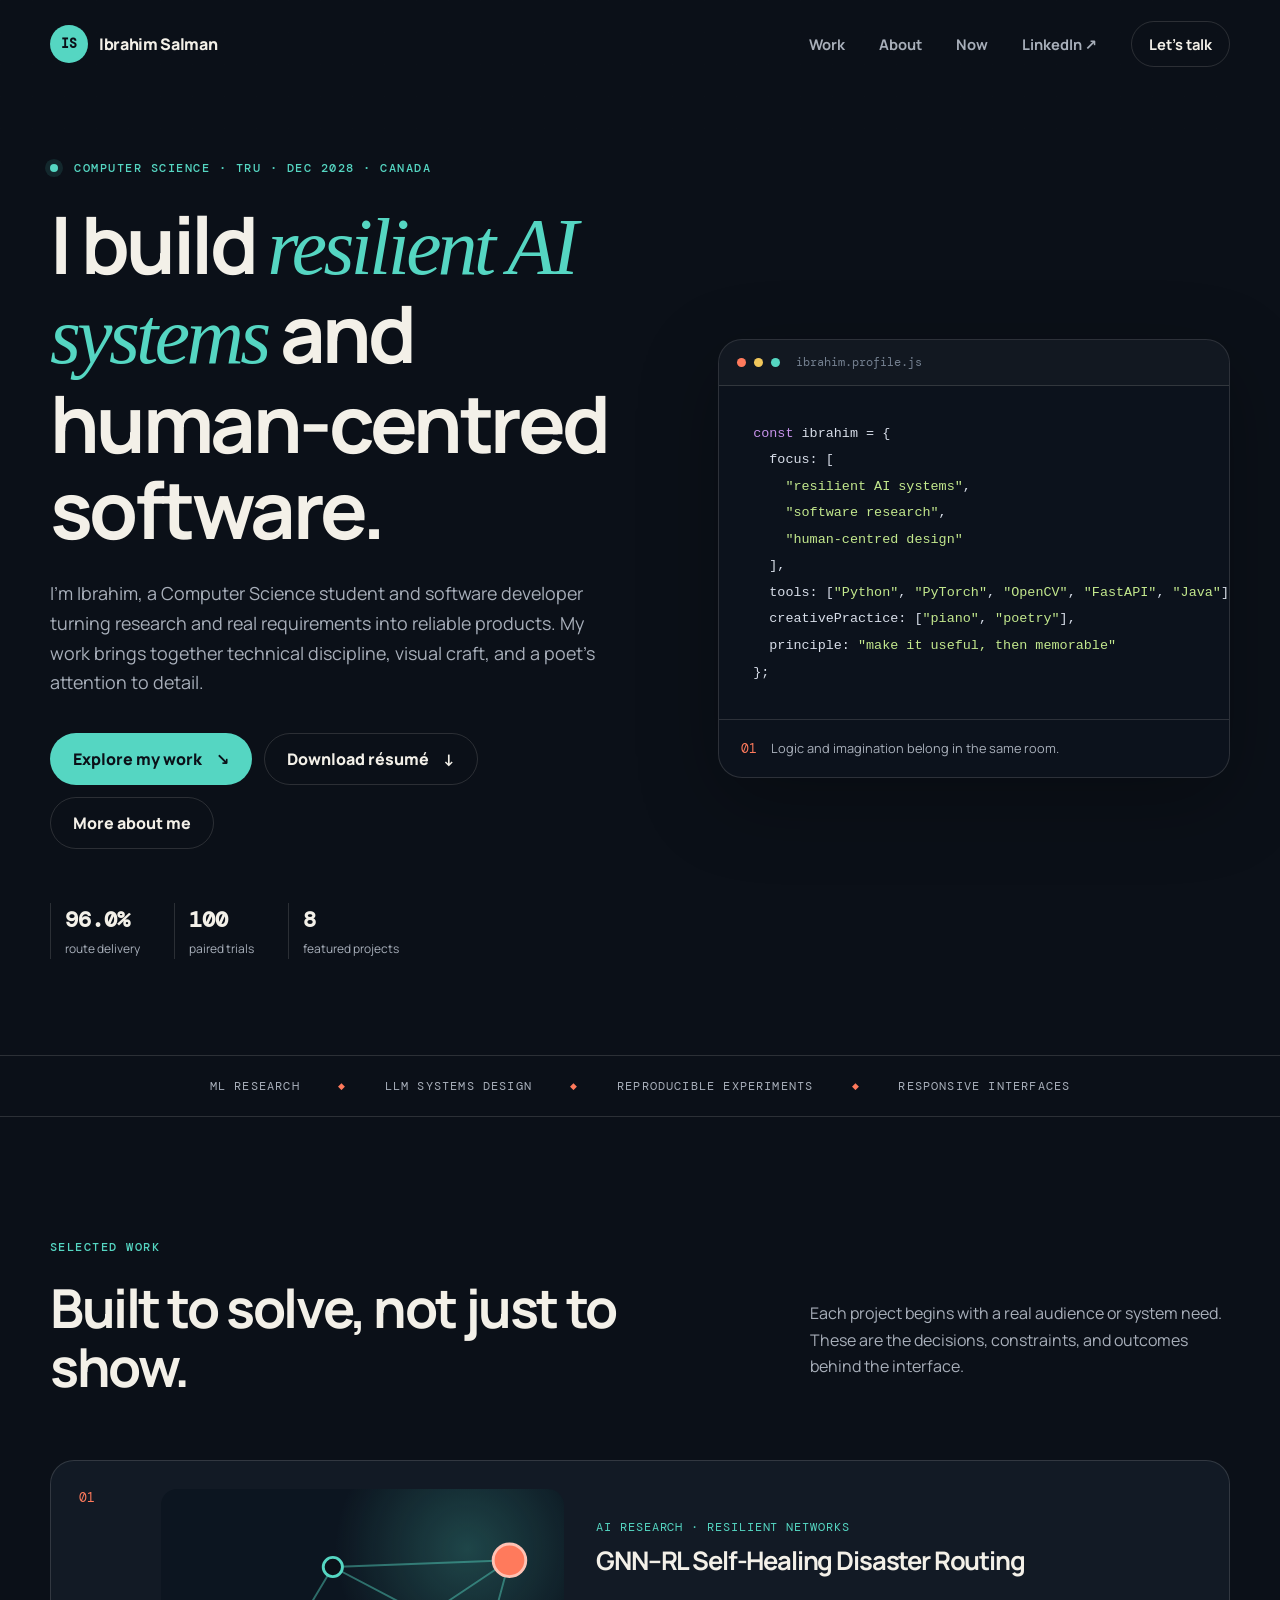
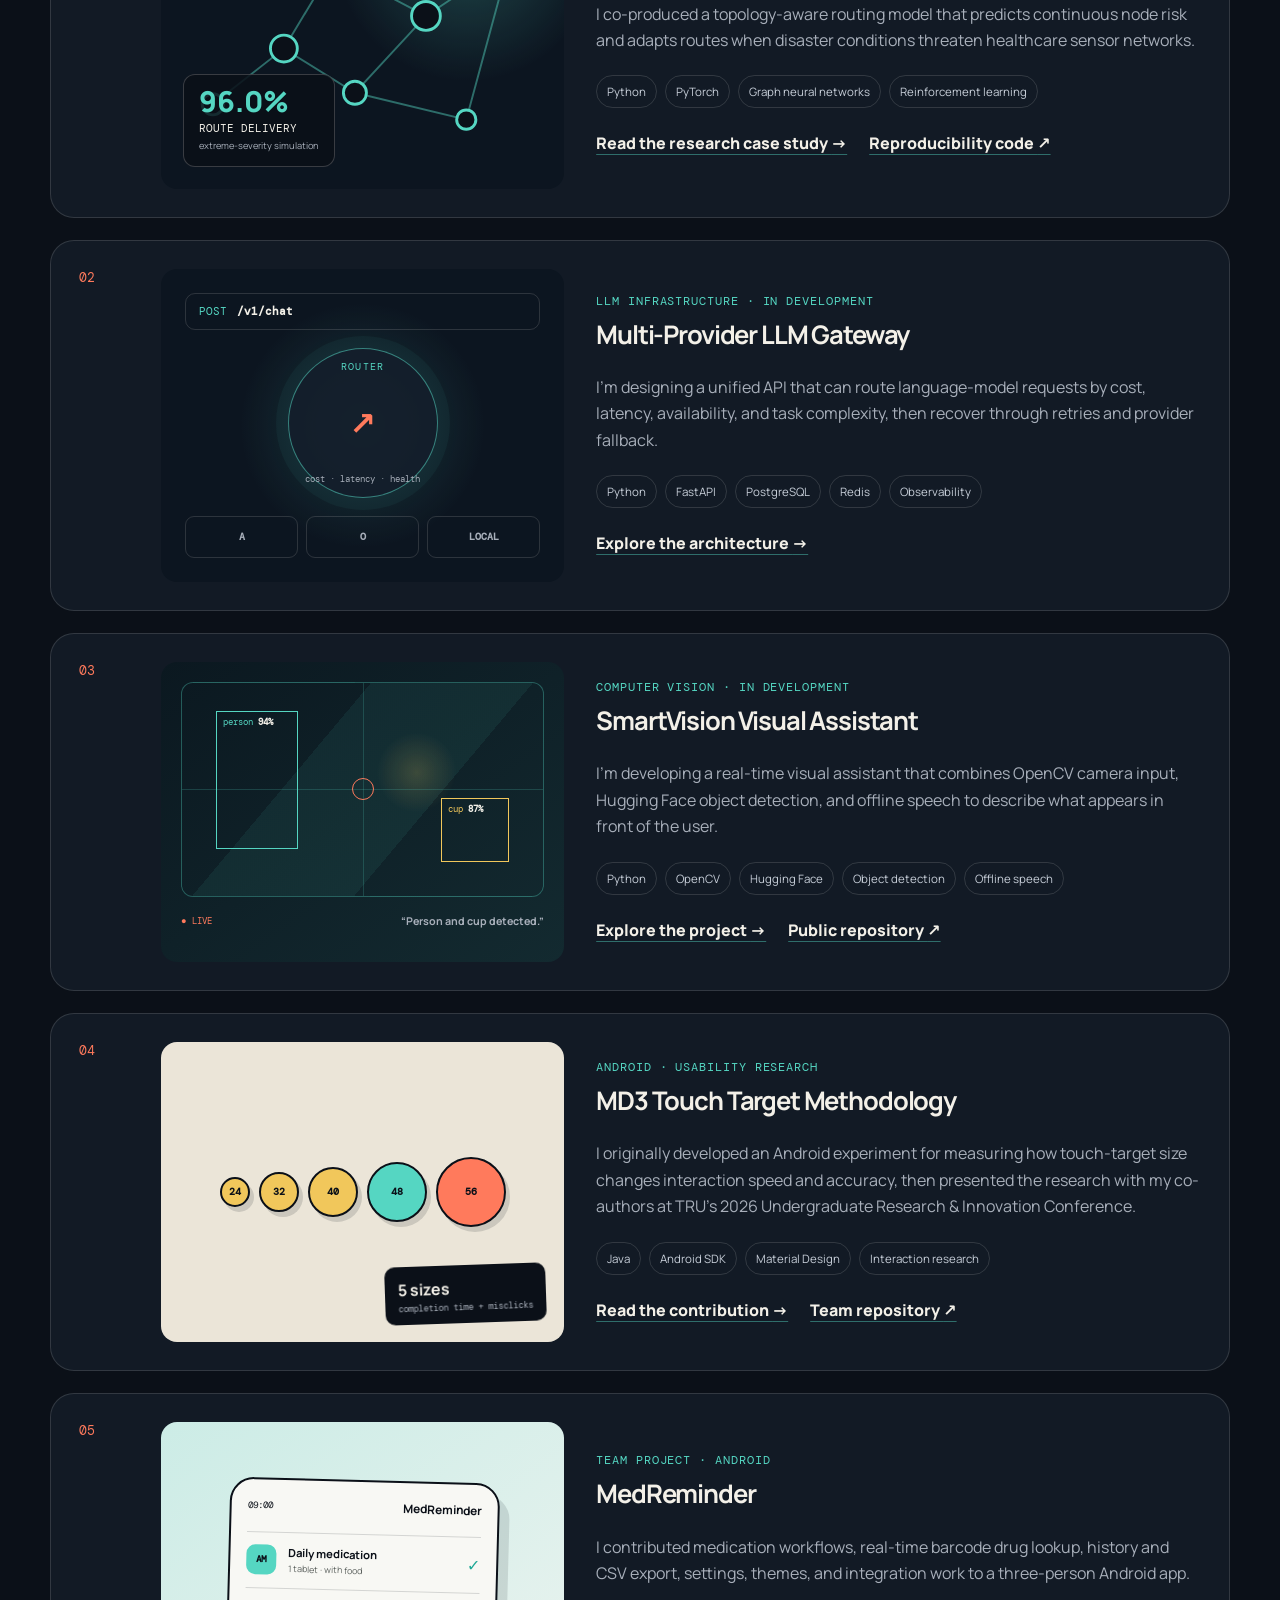
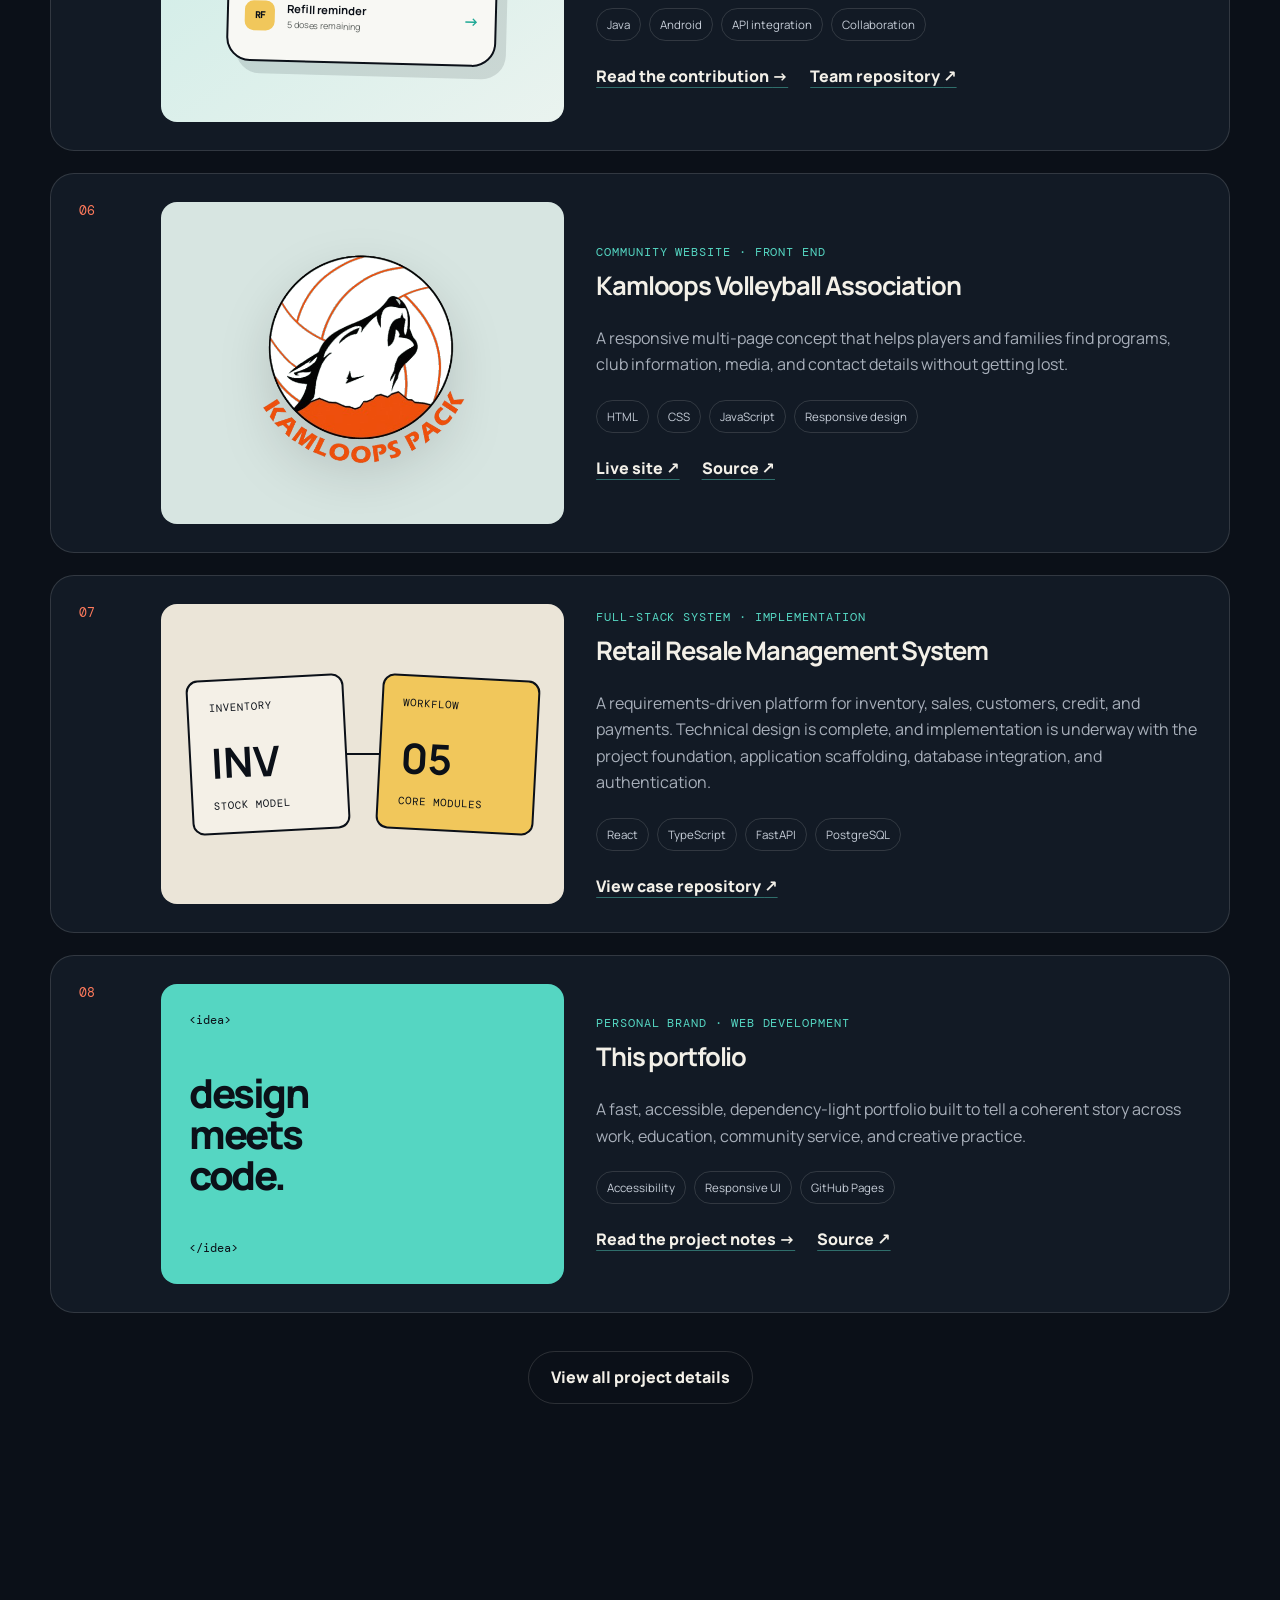
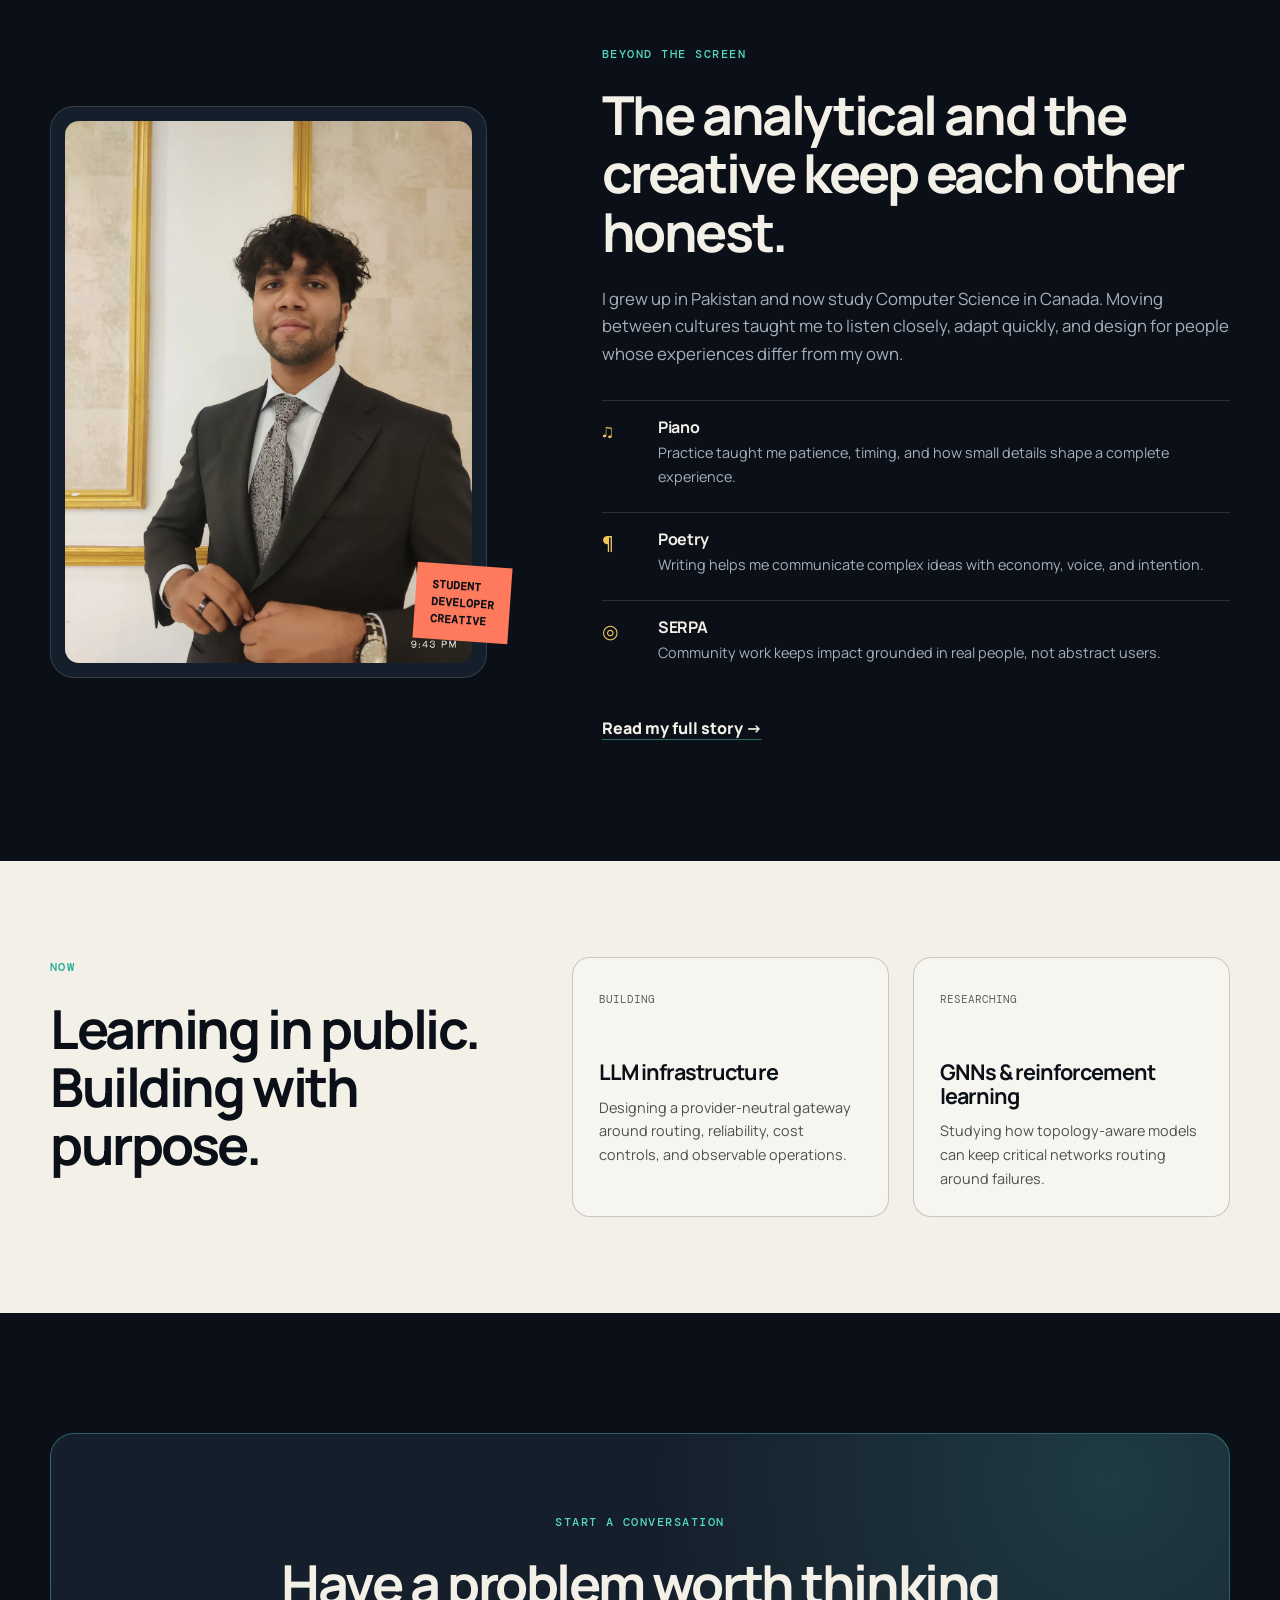
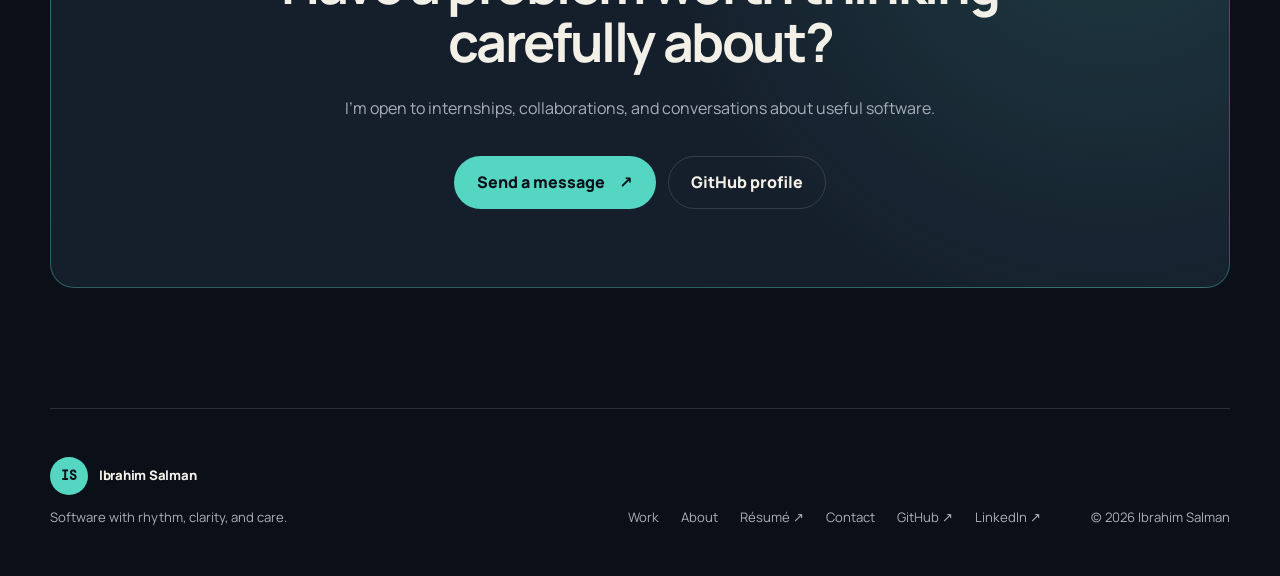
==== commit 3399ef11: "Update retail project implementation status Refresh the homepage project card with the completed des" ====
--- a/index.html
+++ b/index.html
@@ -176,9 +176,9 @@
           <div class="work-number">07</div>
           <div class="work-visual system-visual" aria-hidden="true"><div class="system-card"><span>inventory</span><strong>INV</strong><small>stock model</small></div><div class="system-line"></div><div class="system-card system-card-alt"><span>workflow</span><strong>05</strong><small>core modules</small></div></div>
           <div class="work-copy">
-            <p class="project-type">Systems analysis · Requirements</p><h3>Retail Resale Management System</h3>
-            <p>A requirements-driven system design covering inventory, sales, customers, credit, and payments—with documentation that makes the business logic traceable.</p>
-            <ul class="tag-list"><li>System design</li><li>Documentation</li><li>Requirements</li></ul>
+            <p class="project-type">Full-stack system · Implementation</p><h3>Retail Resale Management System</h3>
+            <p>A requirements-driven platform for inventory, sales, customers, credit, and payments. Technical design is complete, and implementation is underway with the project foundation, application scaffolding, database integration, and authentication.</p>
+            <ul class="tag-list"><li>React</li><li>TypeScript</li><li>FastAPI</li><li>PostgreSQL</li></ul>
             <div class="text-links"><a href="https://github.com/Ibrahim2709-raaz/retail-resale-management-system" target="_blank" rel="noreferrer">View case repository <span aria-hidden="true">↗</span></a></div>
           </div>
         </article>
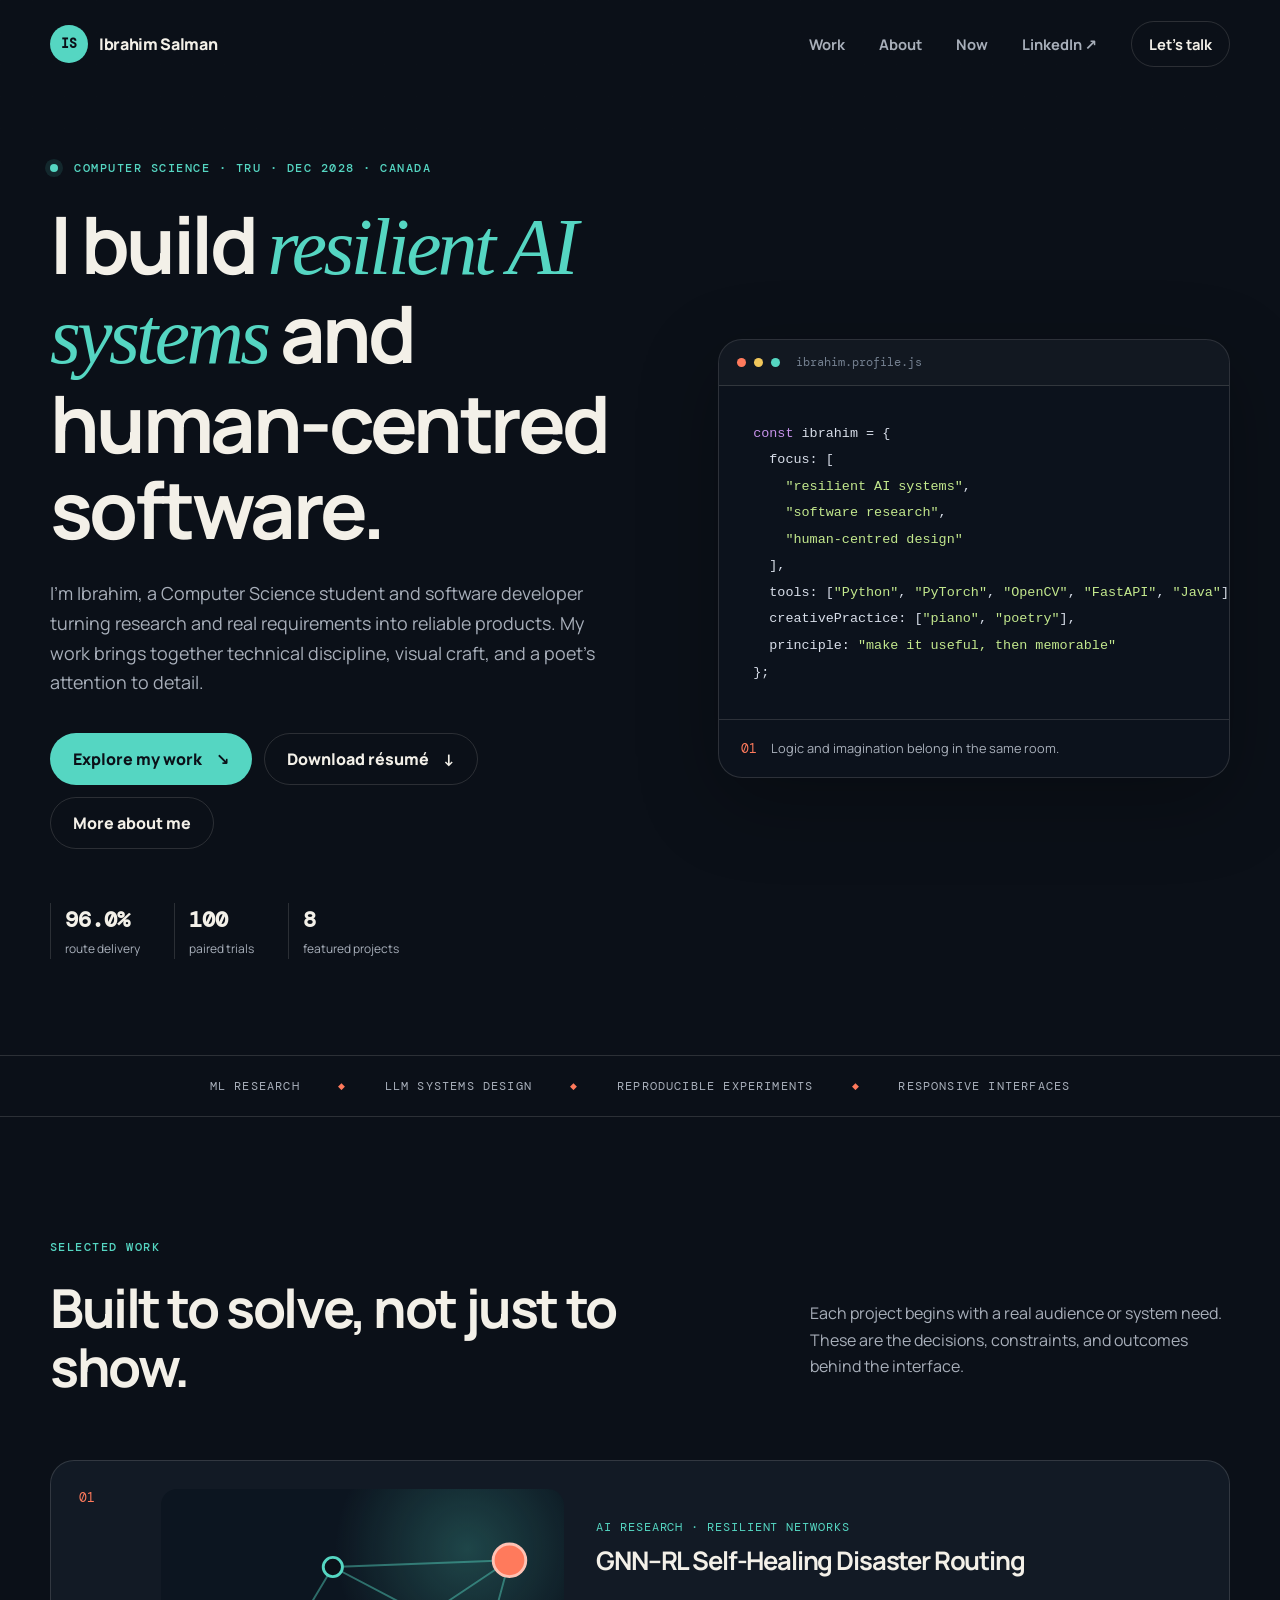
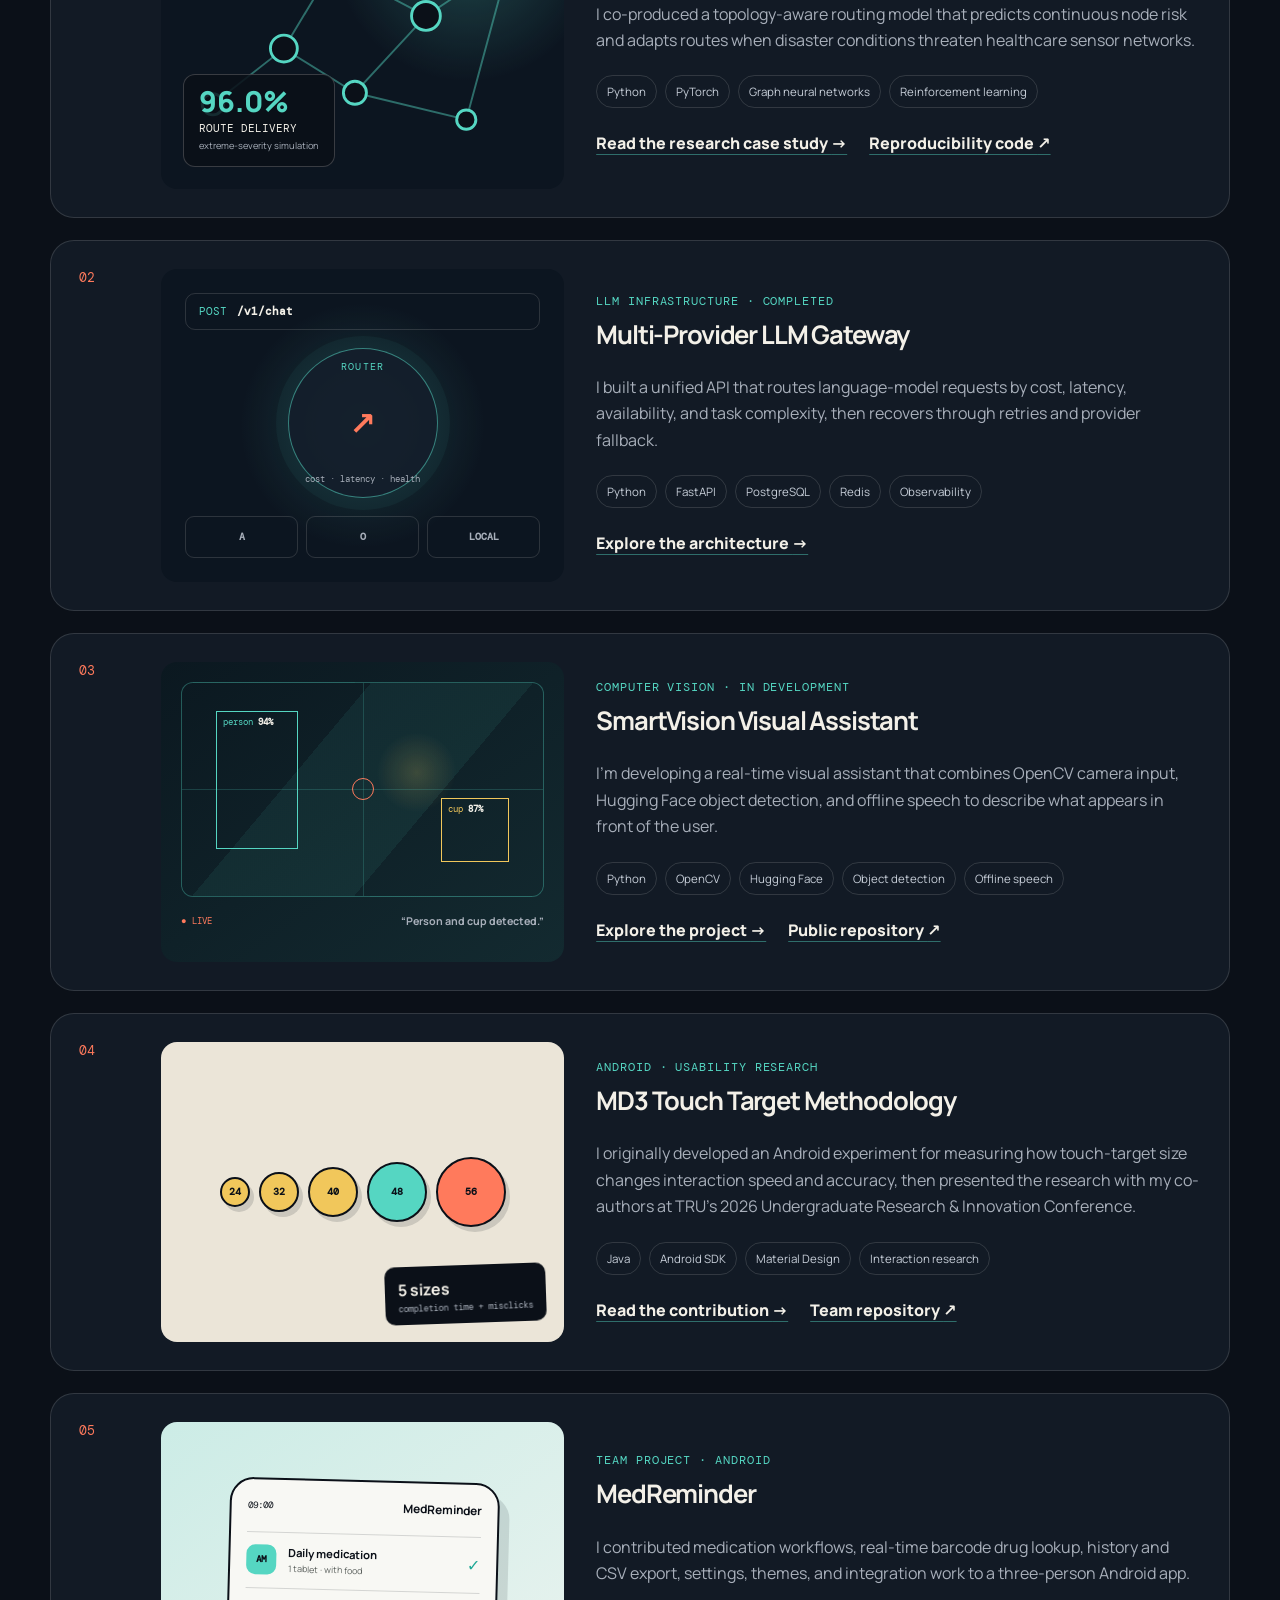
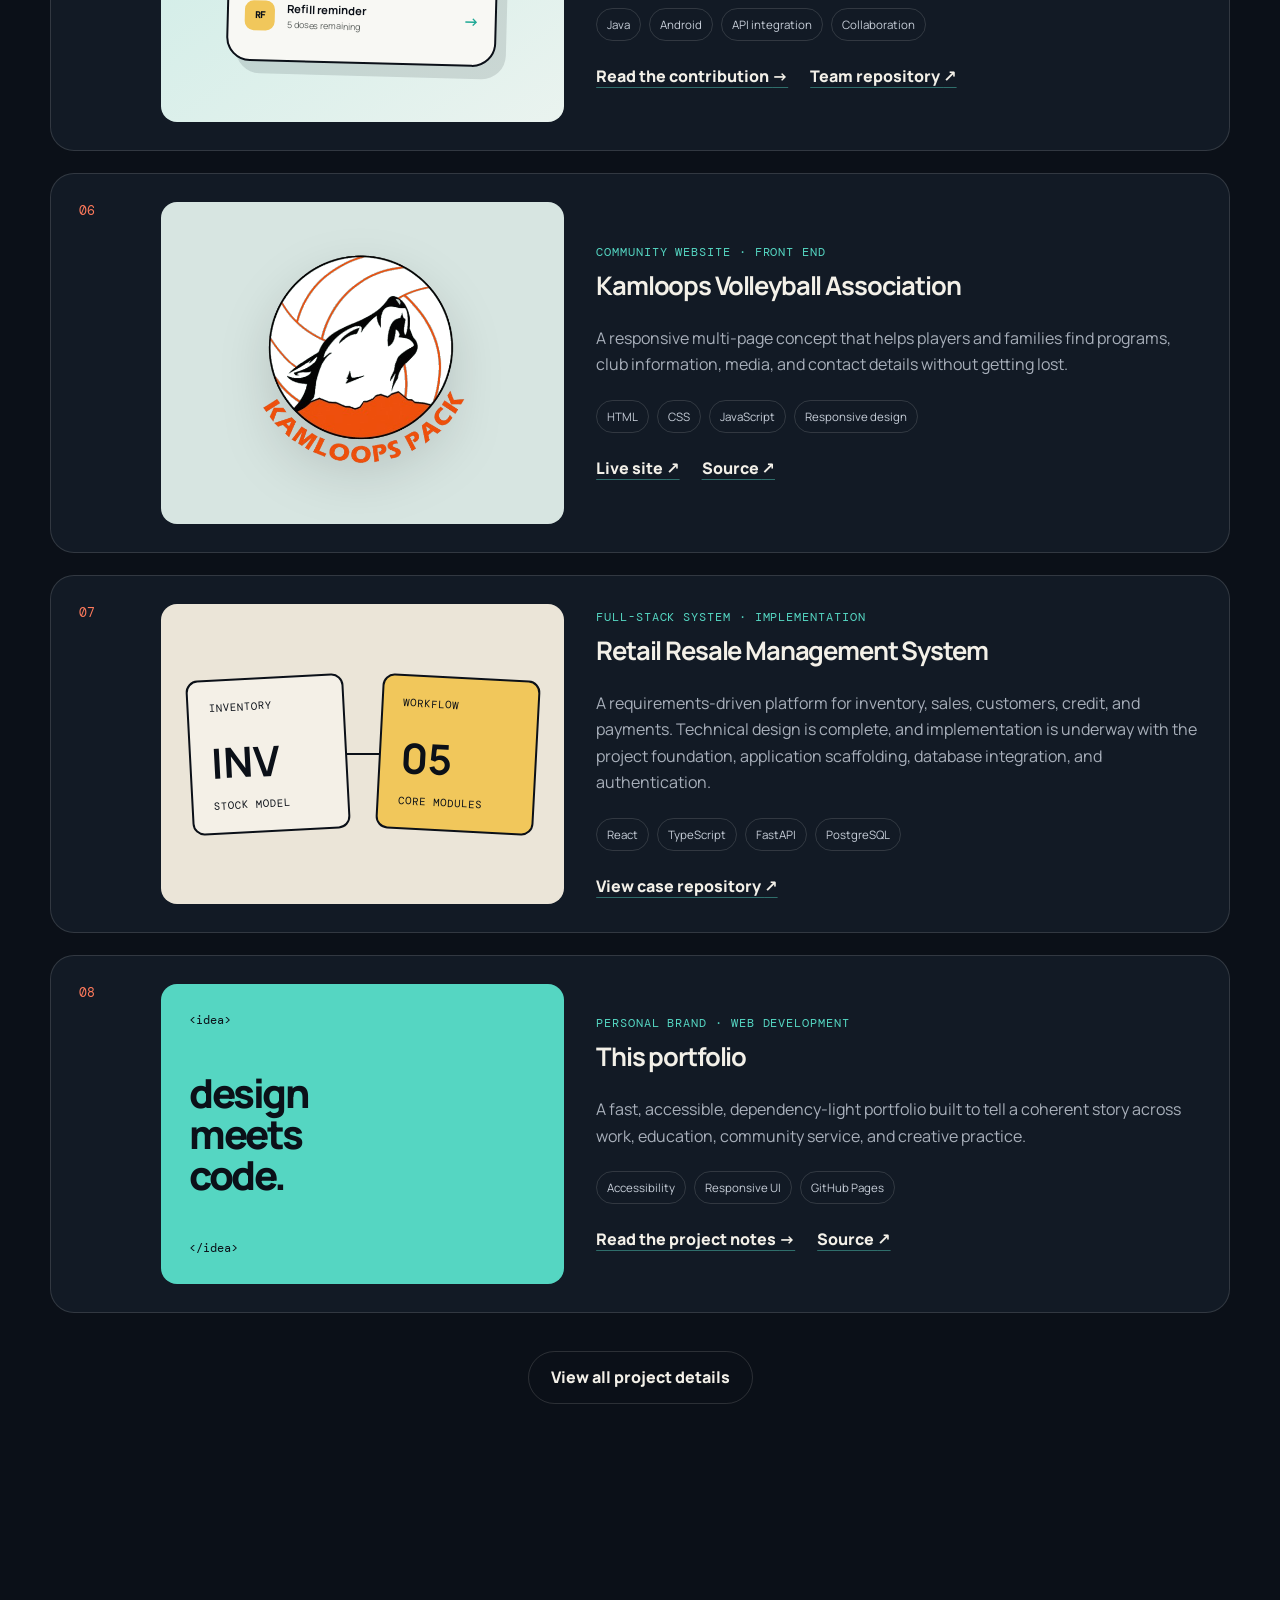
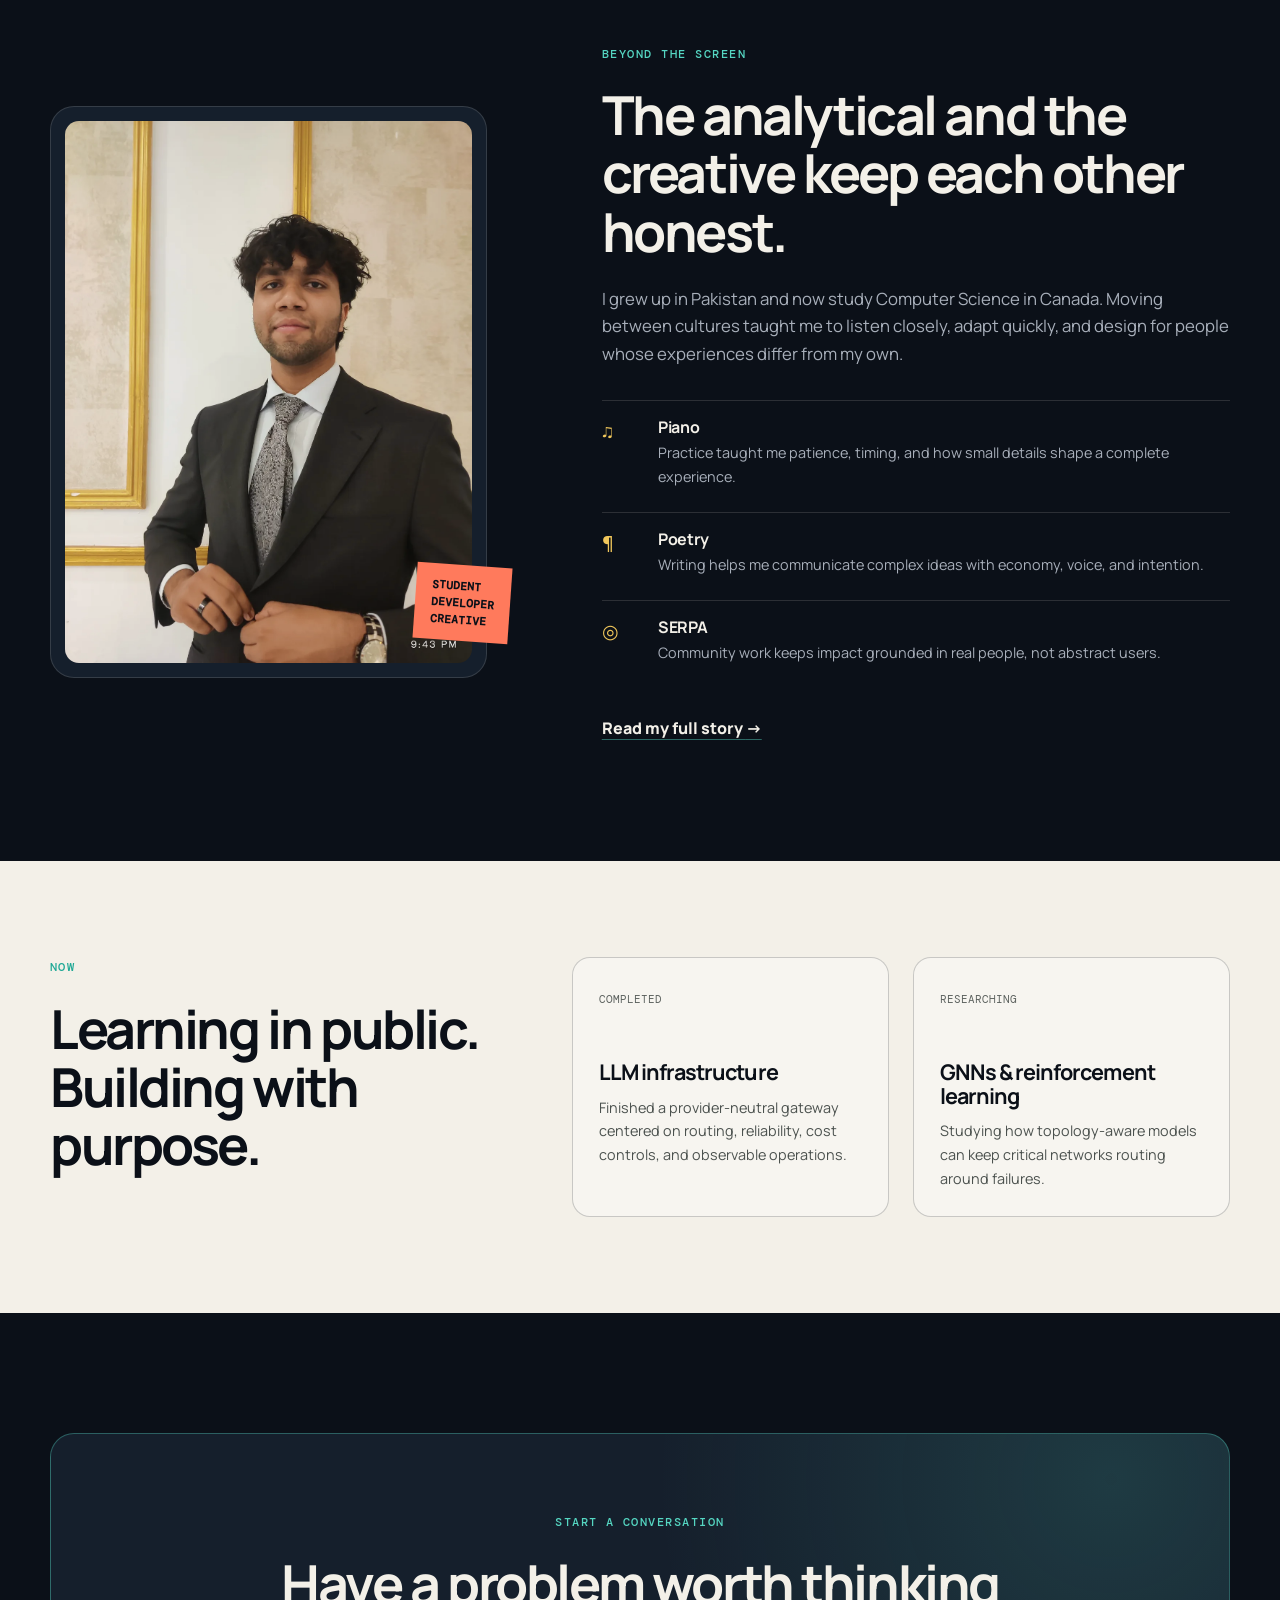
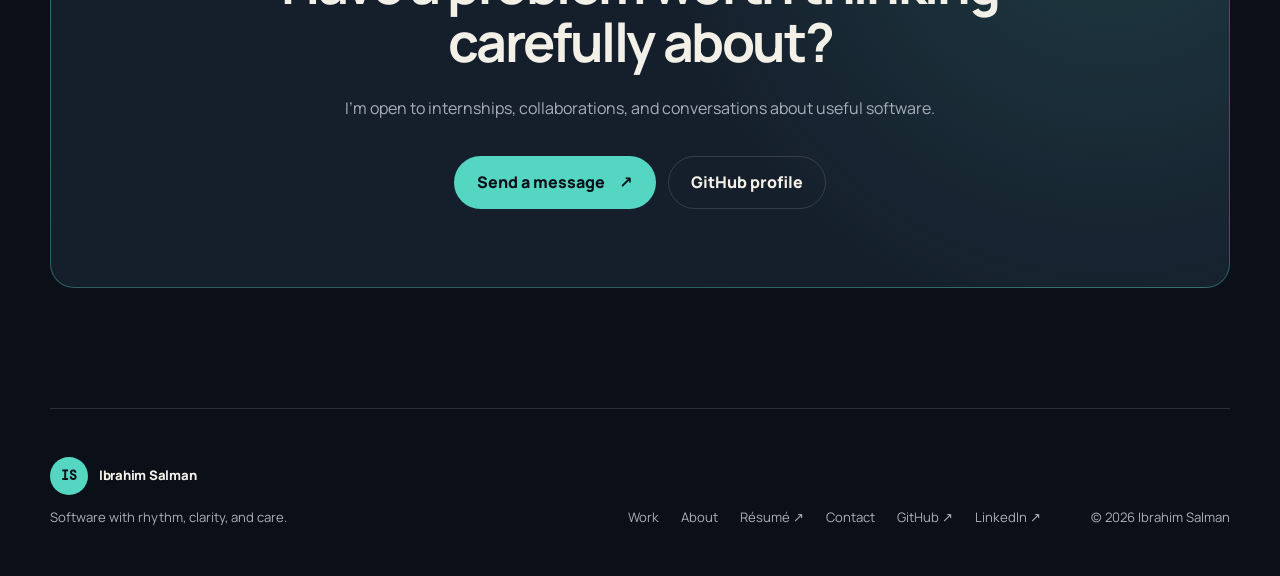
==== commit d550b35e: "Mark LLM gateway as complete Update the homepage project status and summary to reflect the completed" ====
--- a/index.html
+++ b/index.html
@@ -118,8 +118,8 @@
             <div class="gateway-providers"><span>A</span><span>O</span><span>LOCAL</span></div>
           </div>
           <div class="work-copy">
-            <p class="project-type">LLM infrastructure · In development</p><h3>Multi-Provider LLM Gateway</h3>
-            <p>I’m designing a unified API that can route language-model requests by cost, latency, availability, and task complexity, then recover through retries and provider fallback.</p>
+            <p class="project-type">LLM infrastructure · Completed</p><h3>Multi-Provider LLM Gateway</h3>
+            <p>I built a unified API that routes language-model requests by cost, latency, availability, and task complexity, then recovers through retries and provider fallback.</p>
             <ul class="tag-list"><li>Python</li><li>FastAPI</li><li>PostgreSQL</li><li>Redis</li><li>Observability</li></ul>
             <div class="text-links"><a href="Projects/projects.html#llm-gateway">Explore the architecture <span aria-hidden="true">→</span></a></div>
           </div>
@@ -213,7 +213,7 @@
     <section class="now-section" id="now">
       <div class="section-shell now-grid">
         <div class="reveal"><p class="eyebrow">Now</p><h2>Learning in public. Building with purpose.</h2></div>
-        <div class="now-card reveal"><span>Building</span><h3>LLM infrastructure</h3><p>Designing a provider-neutral gateway around routing, reliability, cost controls, and observable operations.</p></div>
+        <div class="now-card reveal"><span>Completed</span><h3>LLM infrastructure</h3><p>Finished a provider-neutral gateway centered on routing, reliability, cost controls, and observable operations.</p></div>
         <div class="now-card reveal"><span>Researching</span><h3>GNNs & reinforcement learning</h3><p>Studying how topology-aware models can keep critical networks routing around failures.</p></div>
       </div>
     </section>
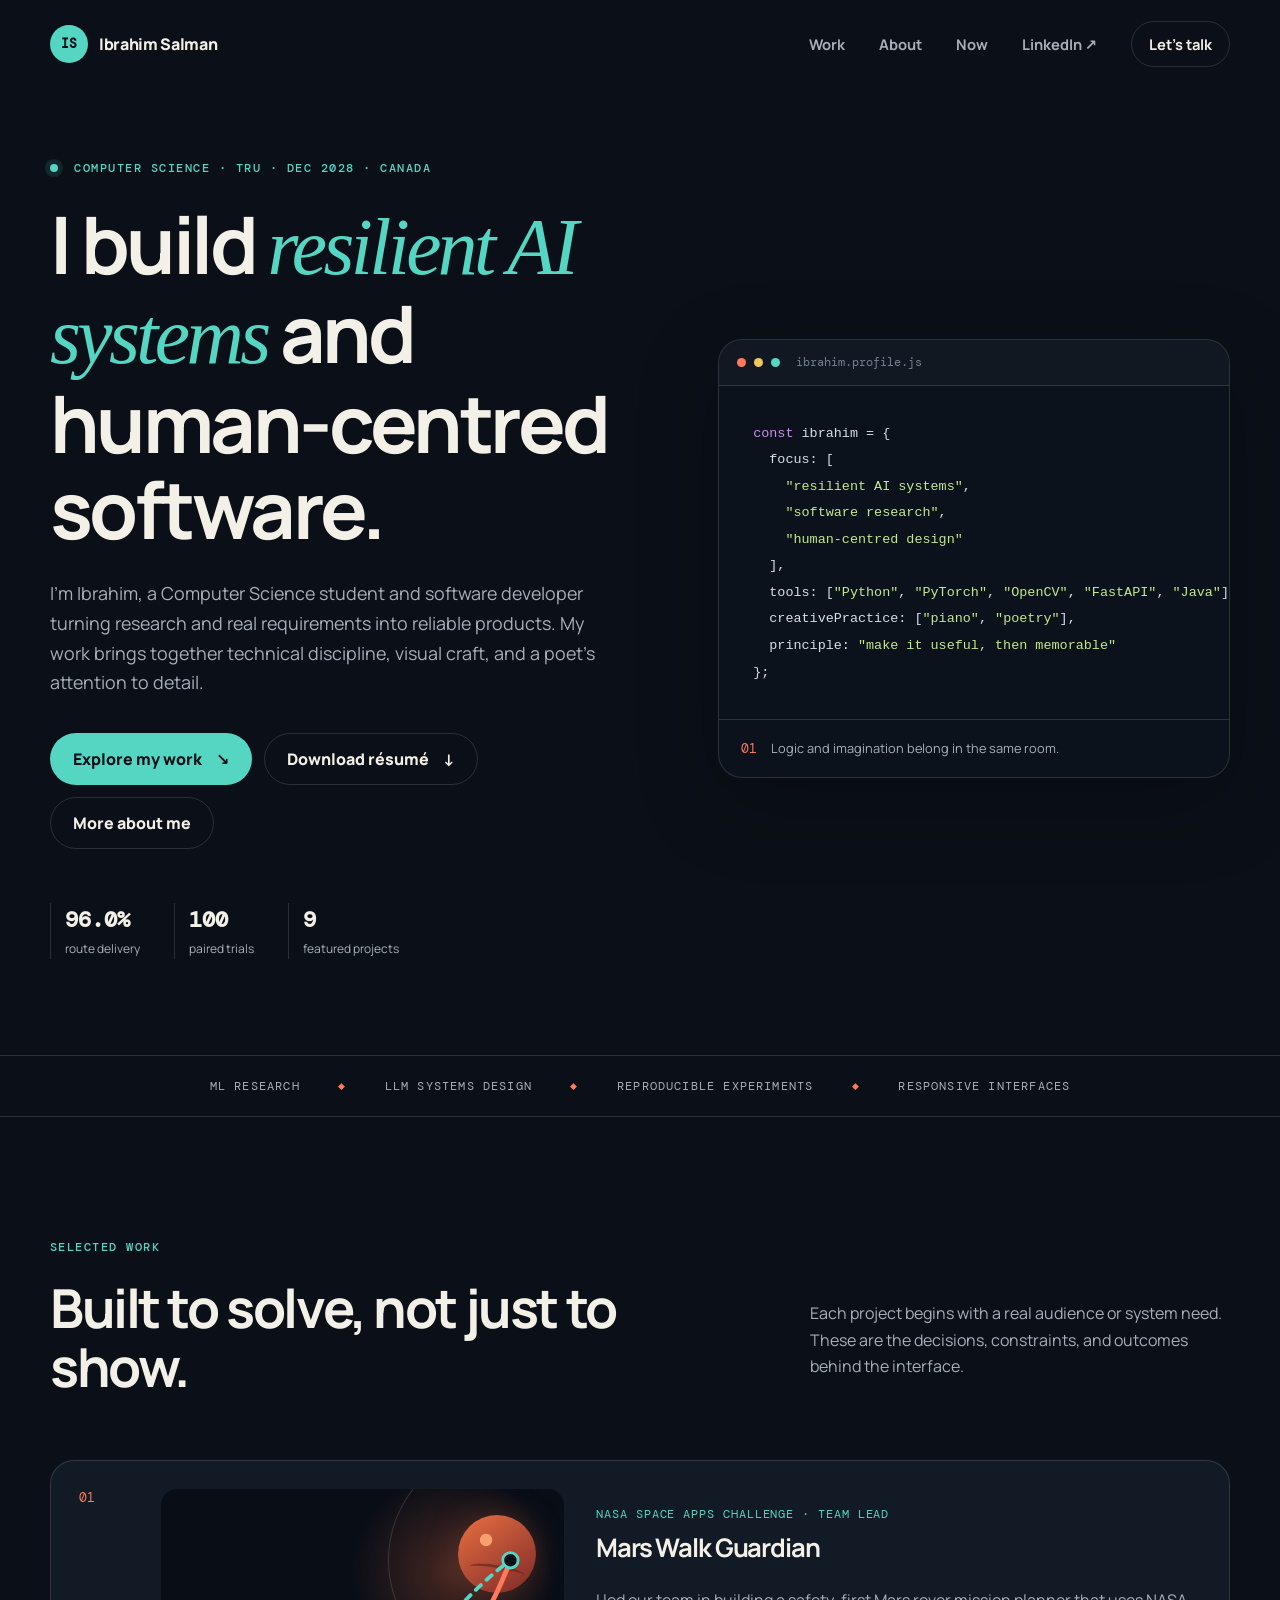
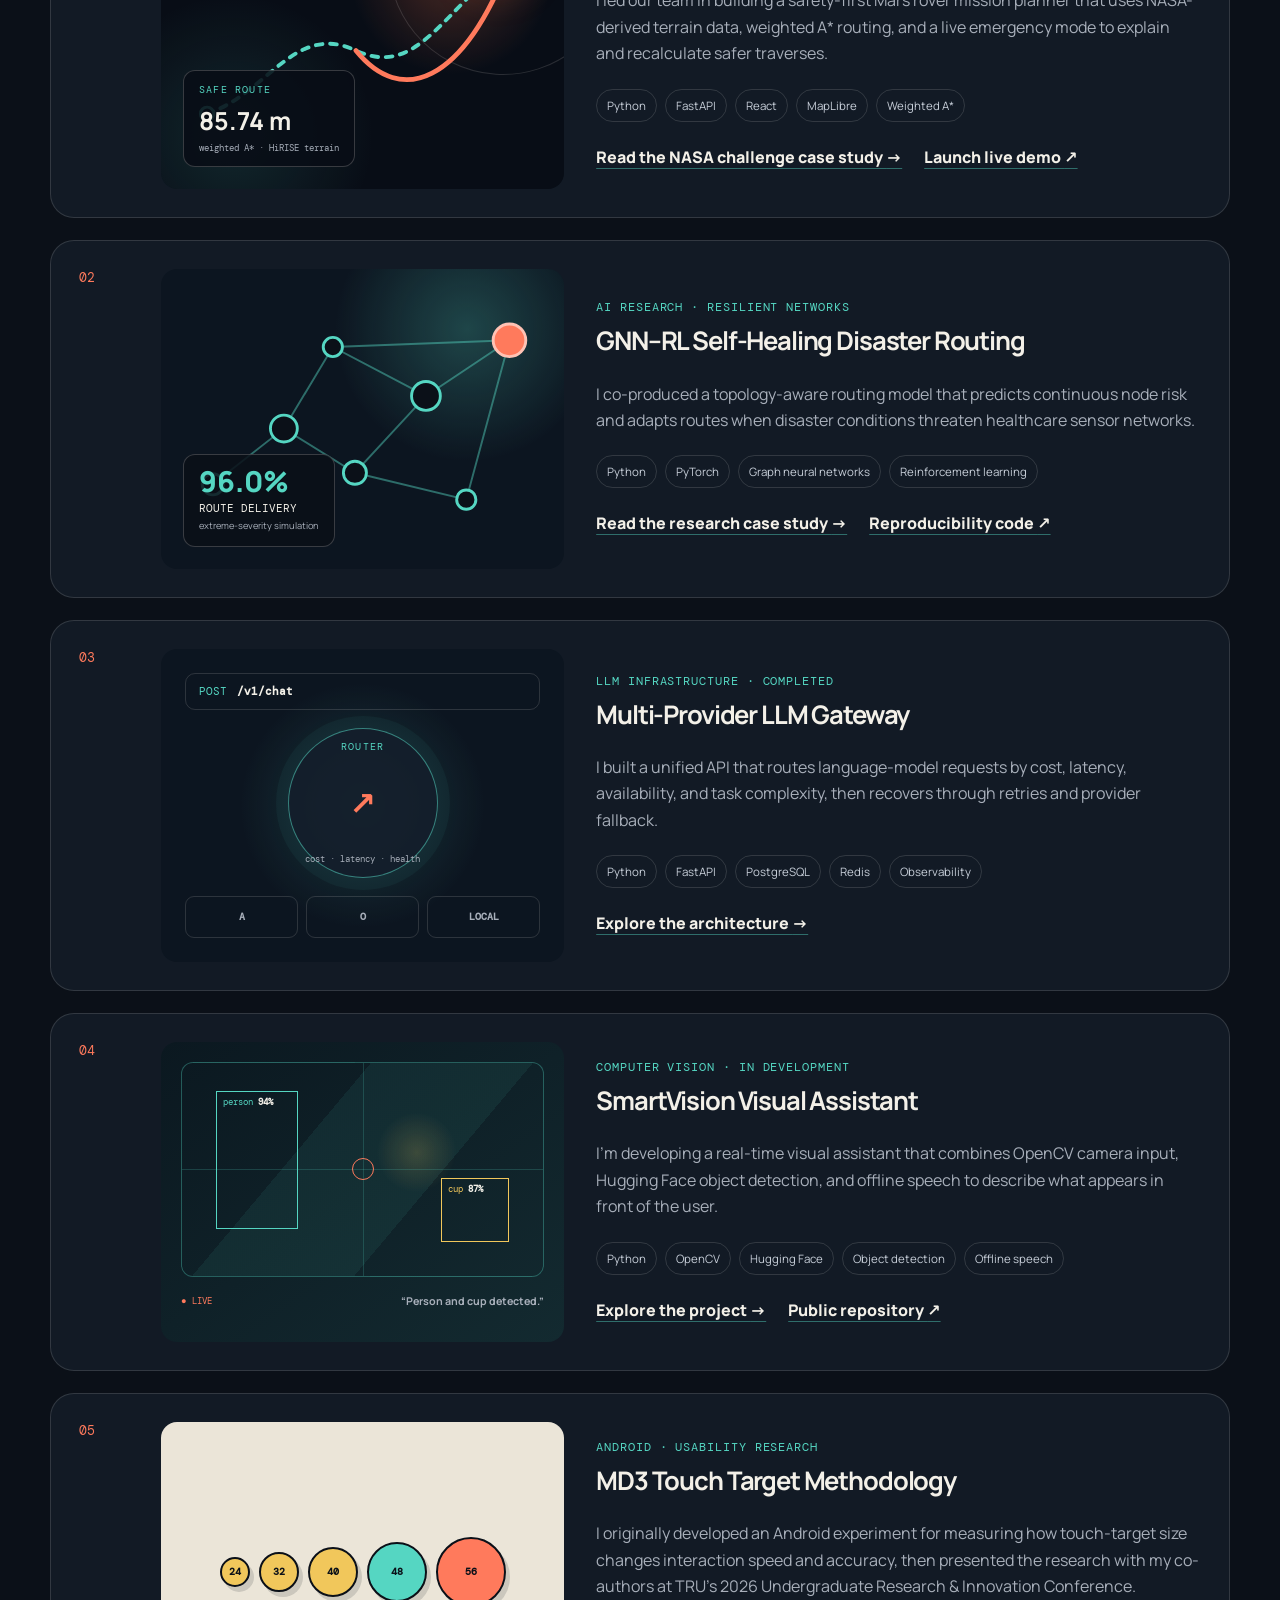
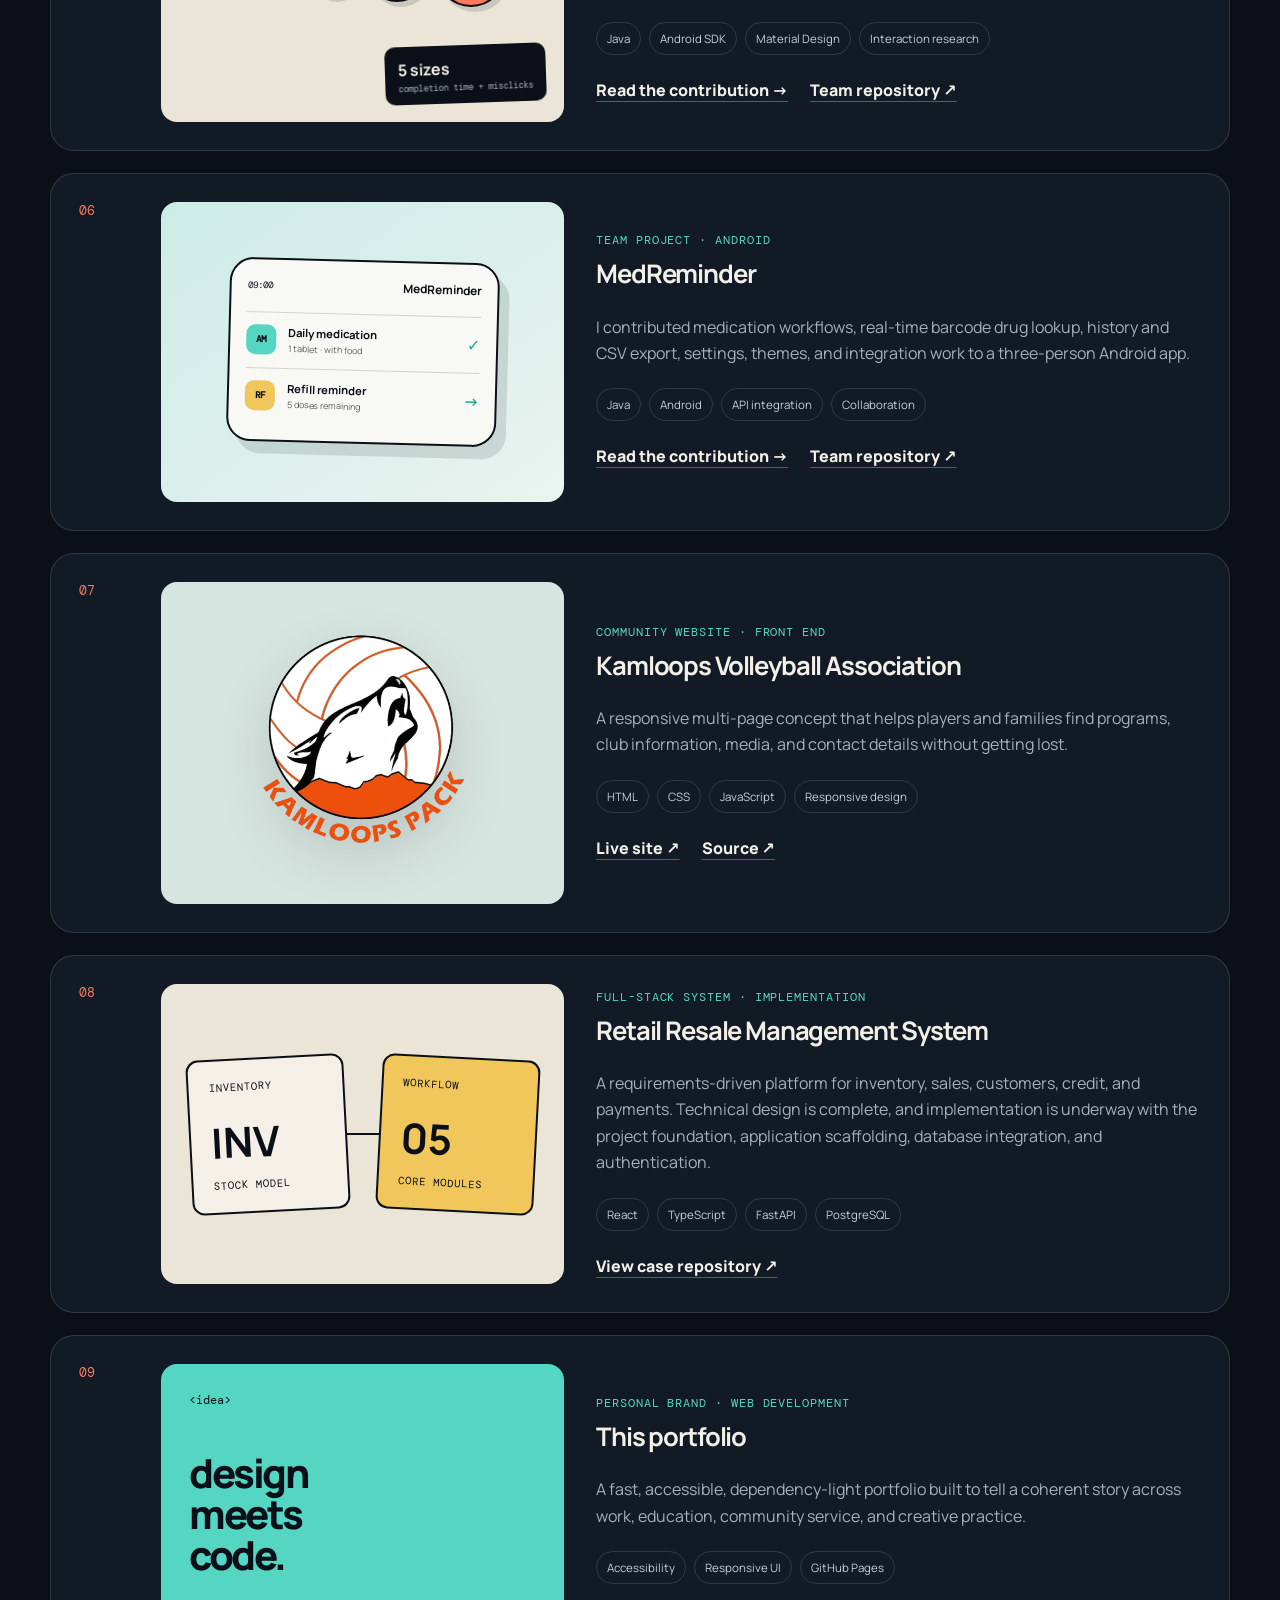
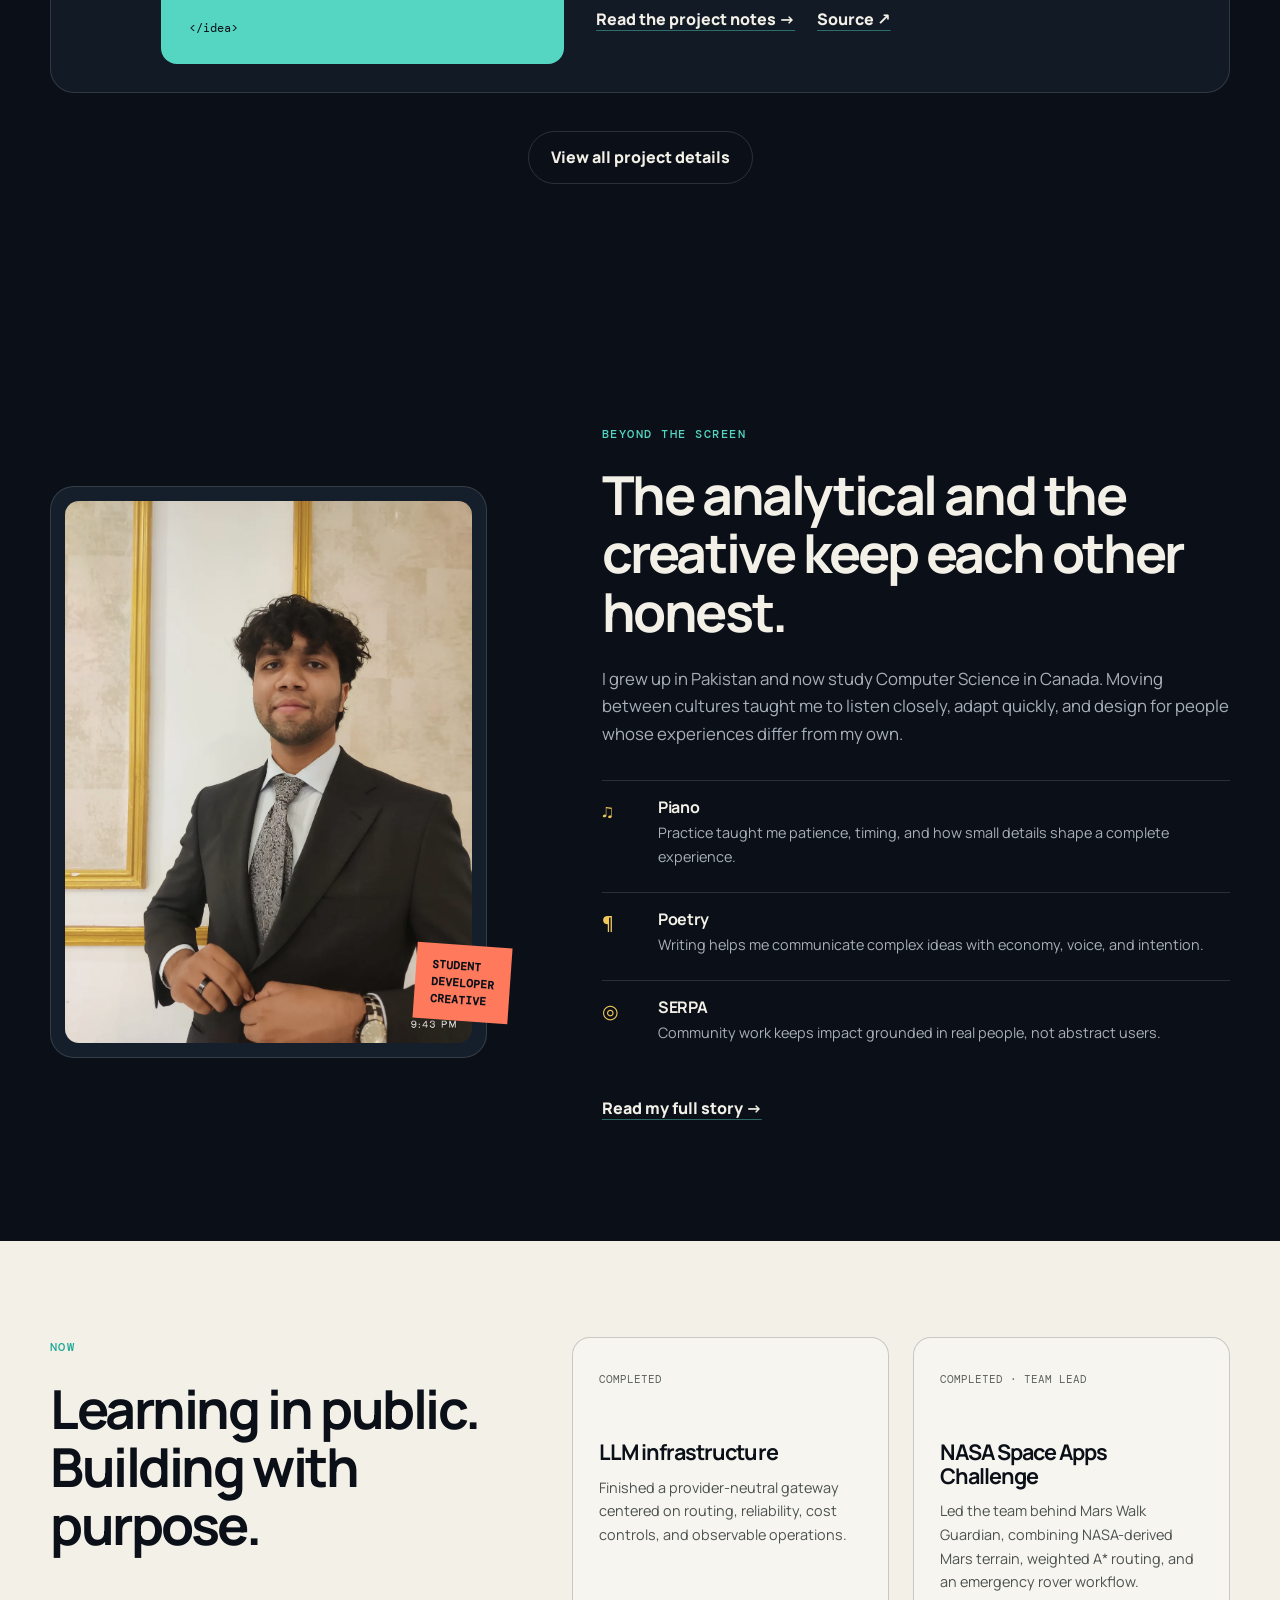
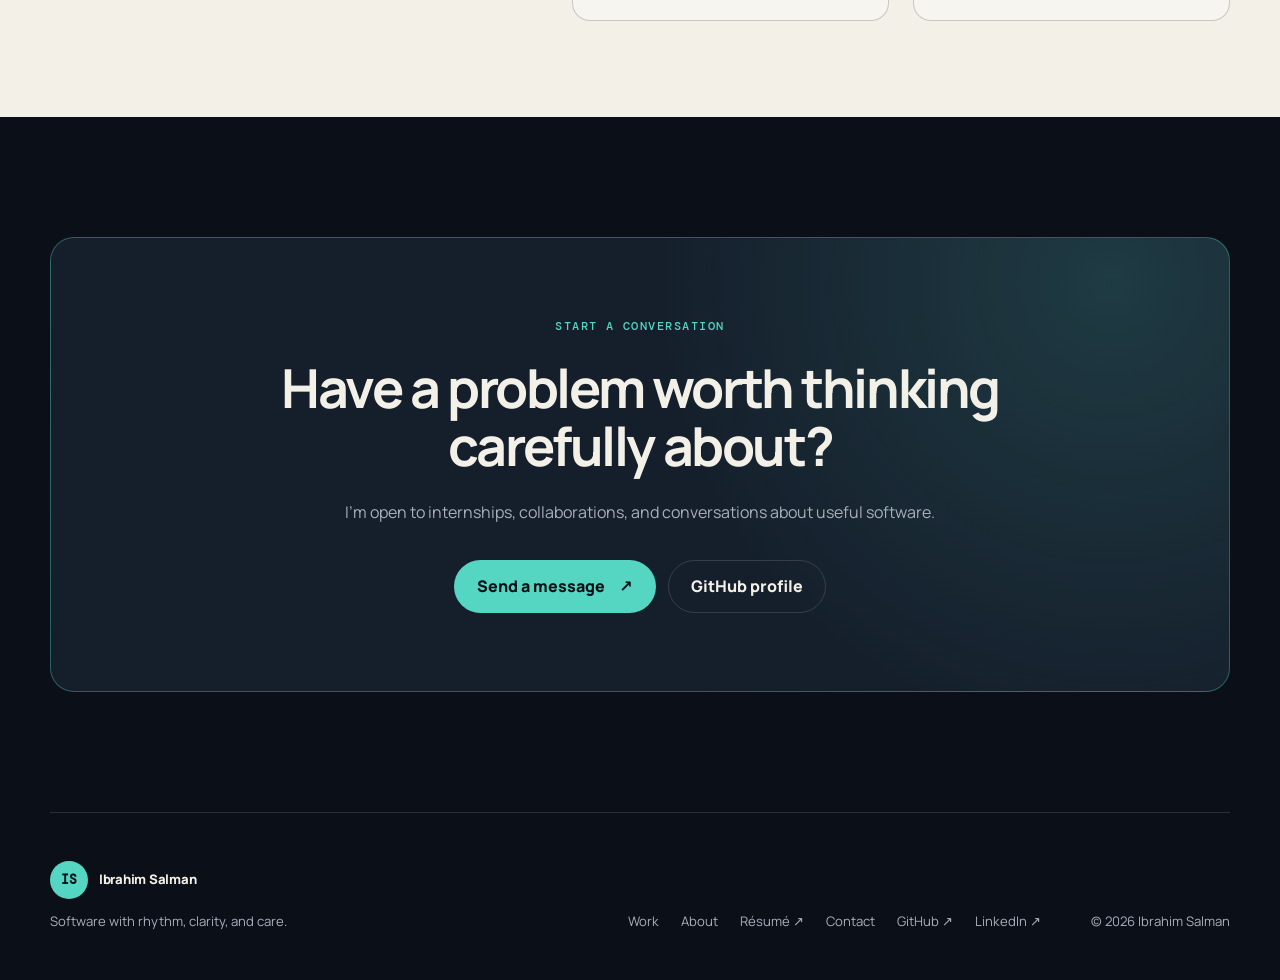
==== commit 25571284: "Add Mars Walk Guardian to portfolio" ====
--- a/index.html
+++ b/index.html
@@ -23,7 +23,7 @@
   <link rel="preconnect" href="https://fonts.googleapis.com">
   <link rel="preconnect" href="https://fonts.gstatic.com" crossorigin>
   <link href="https://fonts.googleapis.com/css2?family=DM+Mono:wght@400;500&family=Manrope:wght@400;500;600;700;800&display=swap" rel="stylesheet">
-  <link rel="stylesheet" href="prototype.css?v=20260926-3">
+  <link rel="stylesheet" href="prototype.css?v=20261116-nasa">
   <script src="prototype.js?v=20260925" defer></script>
   <script type="application/ld+json">
   {
@@ -71,7 +71,7 @@
         <h1>I build <em>resilient AI systems</em> and human-centred software.</h1>
         <p class="hero-lede">I’m Ibrahim, a Computer Science student and software developer turning research and real requirements into reliable products. My work brings together technical discipline, visual craft, and a poet’s attention to detail.</p>
         <div class="button-row"><a class="button button-primary" href="#work">Explore my work <span aria-hidden="true">↘</span></a><a class="button button-secondary" href="documents/Ibrahim-Salman-Resume.pdf" target="_blank" rel="noreferrer">Download résumé <span aria-hidden="true">↓</span></a><a class="button button-secondary" href="About/about.html">More about me</a></div>
-        <ul class="hero-facts" aria-label="Evidence from featured work"><li><strong>96.0%</strong><span>route delivery</span></li><li><strong>100</strong><span>paired trials</span></li><li><strong>8</strong><span>featured projects</span></li></ul>
+        <ul class="hero-facts" aria-label="Evidence from featured work"><li><strong>96.0%</strong><span>route delivery</span></li><li><strong>100</strong><span>paired trials</span></li><li><strong>9</strong><span>featured projects</span></li></ul>
       </div>
       <div class="code-window reveal" aria-label="Developer profile represented as code">
         <div class="window-bar"><span></span><span></span><span></span><p>ibrahim.profile.js</p></div>
@@ -99,6 +99,20 @@
       <div class="work-list">
         <article class="work-card reveal">
           <div class="work-number">01</div>
+          <div class="work-visual mars-visual" aria-hidden="true">
+            <div class="mars-orbit"></div><div class="mars-planet"><span></span></div>
+            <svg viewBox="0 0 420 280" role="presentation"><path class="mars-route mars-route-base" d="M48 218 C112 196 139 122 203 152 S294 109 364 58"/><path class="mars-route mars-route-emergency" d="M203 152 C250 210 314 188 364 58"/><circle cx="48" cy="218" r="7"/><circle cx="364" cy="58" r="8"/></svg>
+            <div class="mars-telemetry"><span>SAFE ROUTE</span><strong>85.74 m</strong><small>weighted A* · HiRISE terrain</small></div>
+          </div>
+          <div class="work-copy">
+            <p class="project-type">NASA Space Apps Challenge · Team lead</p><h3>Mars Walk Guardian</h3>
+            <p>I led our team in building a safety-first Mars rover mission planner that uses NASA-derived terrain data, weighted A* routing, and a live emergency mode to explain and recalculate safer traverses.</p>
+            <ul class="tag-list"><li>Python</li><li>FastAPI</li><li>React</li><li>MapLibre</li><li>Weighted A*</li></ul>
+            <div class="text-links"><a href="Projects/projects.html#mars-walk-guardian">Read the NASA challenge case study <span aria-hidden="true">→</span></a><a href="https://ibrahim2709-raaz.github.io/mars-walk-guardian/" target="_blank" rel="noreferrer">Launch live demo <span aria-hidden="true">↗</span></a></div>
+          </div>
+        </article>
+        <article class="work-card reveal">
+          <div class="work-number">02</div>
           <div class="work-visual gnn-visual" aria-hidden="true">
             <svg viewBox="0 0 420 280" role="presentation"><g class="network-lines"><path d="M54 208 128 150 202 196 276 116 363 58M128 150 179 65 276 116M202 196 318 224 363 58M179 65 363 58"/></g><g class="network-nodes"><circle cx="54" cy="208" r="11"/><circle cx="128" cy="150" r="14"/><circle cx="179" cy="65" r="10"/><circle cx="202" cy="196" r="12"/><circle cx="276" cy="116" r="15"/><circle cx="318" cy="224" r="10"/><circle class="sink" cx="363" cy="58" r="17"/></g></svg>
             <div class="gnn-stat"><strong>96.0%</strong><span>route delivery</span><small>extreme-severity simulation</small></div>
@@ -111,7 +125,7 @@
           </div>
         </article>
         <article class="work-card reveal">
-          <div class="work-number">02</div>
+          <div class="work-number">03</div>
           <div class="work-visual gateway-visual" aria-hidden="true">
             <div class="gateway-request"><span>POST</span><strong>/v1/chat</strong></div>
             <div class="gateway-router"><small>ROUTER</small><strong>↗</strong><span>cost · latency · health</span></div>
@@ -125,7 +139,7 @@
           </div>
         </article>
         <article class="work-card reveal">
-          <div class="work-number">03</div>
+          <div class="work-number">04</div>
           <div class="work-visual vision-visual" aria-hidden="true">
             <div class="vision-frame"><span class="vision-box vision-box-person">person <b>94%</b></span><span class="vision-box vision-box-cup">cup <b>87%</b></span><span class="vision-focus"></span></div>
             <div class="vision-caption"><span>● LIVE</span><strong>“Person and cup detected.”</strong></div>
@@ -138,7 +152,7 @@
           </div>
         </article>
         <article class="work-card reveal">
-          <div class="work-number">04</div>
+          <div class="work-number">05</div>
           <div class="work-visual touch-visual" aria-hidden="true">
             <div class="touch-targets"><span>24</span><span>32</span><span>40</span><span>48</span><span>56</span></div>
             <div class="touch-readout"><strong>5 sizes</strong><small>completion time + misclicks</small></div>
@@ -151,7 +165,7 @@
           </div>
         </article>
         <article class="work-card reveal">
-          <div class="work-number">05</div>
+          <div class="work-number">06</div>
           <div class="work-visual med-visual" aria-hidden="true">
             <div class="phone-card"><div class="med-head"><span>09:00</span><strong>MedReminder</strong></div><div class="med-row"><span>AM</span><div><b>Daily medication</b><small>1 tablet · with food</small></div><strong>✓</strong></div><div class="med-row"><span>RF</span><div><b>Refill reminder</b><small>5 doses remaining</small></div><strong>→</strong></div></div>
           </div>
@@ -163,7 +177,7 @@
           </div>
         </article>
         <article class="work-card reveal">
-          <div class="work-number">06</div>
+          <div class="work-number">07</div>
           <div class="work-visual kva-visual"><img src="images/kva.png" alt="Kamloops Pack wolf and volleyball logo" loading="lazy"></div>
           <div class="work-copy">
             <p class="project-type">Community website · Front end</p><h3>Kamloops Volleyball Association</h3>
@@ -173,7 +187,7 @@
           </div>
         </article>
         <article class="work-card reveal">
-          <div class="work-number">07</div>
+          <div class="work-number">08</div>
           <div class="work-visual system-visual" aria-hidden="true"><div class="system-card"><span>inventory</span><strong>INV</strong><small>stock model</small></div><div class="system-line"></div><div class="system-card system-card-alt"><span>workflow</span><strong>05</strong><small>core modules</small></div></div>
           <div class="work-copy">
             <p class="project-type">Full-stack system · Implementation</p><h3>Retail Resale Management System</h3>
@@ -183,7 +197,7 @@
           </div>
         </article>
         <article class="work-card reveal">
-          <div class="work-number">08</div>
+          <div class="work-number">09</div>
           <div class="work-visual portfolio-visual" aria-hidden="true"><span>&lt;idea&gt;</span><strong>design<br>meets<br>code.</strong><span>&lt;/idea&gt;</span></div>
           <div class="work-copy">
             <p class="project-type">Personal brand · Web development</p><h3>This portfolio</h3>
@@ -214,7 +228,7 @@
       <div class="section-shell now-grid">
         <div class="reveal"><p class="eyebrow">Now</p><h2>Learning in public. Building with purpose.</h2></div>
         <div class="now-card reveal"><span>Completed</span><h3>LLM infrastructure</h3><p>Finished a provider-neutral gateway centered on routing, reliability, cost controls, and observable operations.</p></div>
-        <div class="now-card reveal"><span>Researching</span><h3>GNNs & reinforcement learning</h3><p>Studying how topology-aware models can keep critical networks routing around failures.</p></div>
+        <div class="now-card reveal"><span>Completed · Team lead</span><h3>NASA Space Apps Challenge</h3><p>Led the team behind Mars Walk Guardian, combining NASA-derived Mars terrain, weighted A* routing, and an emergency rover workflow.</p></div>
       </div>
     </section>
 
--- a/prototype.css
+++ b/prototype.css
@@ -89,6 +89,20 @@
 .work-card:hover { transform: translateY(-4px); border-color: rgba(85,214,194,.5); }
 .work-number { align-self: start; color: var(--coral); font: .8rem "DM Mono", monospace; }
 .work-visual { min-height: 300px; border-radius: 16px; overflow: hidden; background: #d7e5e1; }
+.mars-visual { position: relative; display: grid; align-items: end; padding: 22px; background: radial-gradient(circle at 72% 28%, rgba(230,105,65,.28), transparent 28%), radial-gradient(circle at 18% 82%, rgba(85,214,194,.13), transparent 34%), #080d16; }
+.mars-visual svg { position: absolute; inset: 0; width: 100%; height: 100%; }
+.mars-visual svg circle { fill: var(--night); stroke: var(--cyan); stroke-width: 3; }
+.mars-route { fill: none; stroke-linecap: round; stroke-linejoin: round; }
+.mars-route-base { stroke: var(--cyan); stroke-width: 4; stroke-dasharray: 7 8; }
+.mars-route-emergency { stroke: var(--coral); stroke-width: 5; }
+.mars-orbit { position: absolute; top: -44px; right: -54px; width: 230px; height: 230px; border: 1px solid rgba(243,240,232,.14); border-radius: 50%; transform: rotate(-18deg); }
+.mars-planet { position: absolute; top: 26px; right: 28px; width: 78px; height: 78px; overflow: hidden; border-radius: 50%; background: radial-gradient(circle at 36% 32%, #f5a16f 0 8%, transparent 9%), radial-gradient(circle at 64% 66%, #9f3829 0 11%, transparent 12%), linear-gradient(145deg,#e87043,#7e2927); box-shadow: 0 0 36px rgba(232,112,67,.24); }
+.mars-planet span { position: absolute; left: 11px; bottom: 16px; width: 56px; height: 12px; border-radius: 50%; border-top: 3px solid rgba(78,24,25,.5); transform: rotate(9deg); }
+.mars-telemetry { position: relative; z-index: 1; width: max-content; padding: 12px 15px; border: 1px solid rgba(243,240,232,.2); border-radius: 12px; background: rgba(8,13,22,.88); }
+.mars-telemetry span, .mars-telemetry strong, .mars-telemetry small { display: block; }
+.mars-telemetry span { color: var(--cyan); font: .62rem "DM Mono", monospace; letter-spacing: .12em; }
+.mars-telemetry strong { margin-top: 5px; color: var(--ink); font-size: 1.55rem; }
+.mars-telemetry small { color: var(--muted); font: .57rem "DM Mono", monospace; }
 .gnn-visual { position: relative; display: grid; align-items: end; padding: 22px; background: radial-gradient(circle at 76% 20%, rgba(85,214,194,.25), transparent 34%), #0c1520; }
 .gnn-visual svg { position: absolute; inset: 0; width: 100%; height: 100%; }
 .network-lines path { fill: none; stroke: rgba(85,214,194,.45); stroke-width: 2; }
@@ -333,3 +347,228 @@
   *, *::before, *::after { animation-duration: .01ms !important; animation-iteration-count: 1 !important; transition-duration: .01ms !important; }
   .reveal, .reveal.is-pending { opacity: 1; transform: none; }
 }
+
+
+/* Interactive About page */
+.about-page { --about-blue: #32658f; }
+.about-hero { min-height: calc(100svh - 88px); display: grid; grid-template-columns: minmax(0, 1.25fr) minmax(280px, .75fr); column-gap: clamp(36px, 7vw, 96px); align-content: center; position: relative; overflow: hidden; }
+.about-hero::before { content: ""; position: absolute; width: 38vw; aspect-ratio: 1; right: -18%; top: 4%; border: 1px solid rgba(85,214,194,.12); border-radius: 50%; box-shadow: 0 0 0 70px rgba(85,214,194,.03), 0 0 0 140px rgba(85,214,194,.02); pointer-events: none; }
+.about-hero h1 { max-width: 900px; font-size: clamp(3.4rem, 7vw, 7.1rem); }
+.about-hero > p { align-self: end; padding-bottom: 20px; font-size: clamp(1rem, 1.4vw, 1.2rem); }
+.hero-scroll-cue { grid-column: 1 / -1; width: fit-content; display: flex; align-items: center; gap: 14px; margin-top: 74px; color: var(--muted); font: .75rem "DM Mono", monospace; letter-spacing: .1em; text-decoration: none; text-transform: uppercase; }
+.hero-scroll-cue span:last-child { width: 34px; height: 34px; display: grid; place-items: center; border: 1px solid var(--line); border-radius: 50%; color: var(--cyan); animation: about-bob 1.8s ease-in-out infinite; }
+@keyframes about-bob { 50% { transform: translateY(6px); } }
+
+.roots-story { display: grid; grid-template-columns: minmax(280px,.75fr) minmax(0,1.25fr); gap: clamp(48px, 9vw, 118px); align-items: center; padding-block: 130px; }
+.roots-portrait { max-width: 440px; transform: rotate(-1.5deg); }
+.roots-portrait::before { content: "01 / 06"; position: absolute; left: -28px; top: 38px; z-index: 2; writing-mode: vertical-rl; color: var(--yellow); font: .7rem "DM Mono", monospace; letter-spacing: .2em; }
+.roots-copy h2 { max-width: 760px; }
+.large-copy { font-size: clamp(1.2rem, 2vw, 1.7rem); line-height: 1.55; letter-spacing: -.025em; }
+.muted-copy { color: var(--muted); }
+
+.perspective-section { padding-block: 40px 130px; }
+.perspective-grid { display: grid; grid-template-columns: repeat(4, 1fr); gap: 14px; }
+.perspective-card { min-height: 360px; display: flex; flex-direction: column; position: relative; overflow: hidden; padding: 24px; border: 1px solid var(--line); border-radius: 20px; background: linear-gradient(160deg, rgba(255,255,255,.035), transparent 62%); transition: transform .3s ease, border-color .3s ease, background .3s ease; }
+.perspective-card::after { content: ""; position: absolute; inset: auto -20% -52% 20%; aspect-ratio: 1; border: 1px solid rgba(85,214,194,.15); border-radius: 50%; transition: transform .4s ease; }
+.perspective-card:hover, .perspective-card:focus-visible { transform: translateY(-8px); border-color: rgba(85,214,194,.6); background: linear-gradient(160deg, rgba(85,214,194,.11), transparent 65%); }
+.perspective-card:hover::after, .perspective-card:focus-visible::after { transform: scale(1.25); }
+.perspective-number { color: var(--muted); font: .7rem "DM Mono", monospace; }
+.perspective-symbol { margin: 18px 0 auto; color: var(--cyan); font: 4.8rem Georgia, serif; line-height: 1; }
+.music-symbol { color: var(--yellow); }
+.perspective-card h3 { margin-bottom: 12px; font-size: 1.3rem; }
+.perspective-card p { color: var(--muted); font-size: .88rem; }
+.perspective-card small { color: var(--coral); font: .68rem "DM Mono", monospace; letter-spacing: .08em; text-transform: uppercase; }
+
+.globe-section { min-height: 760px; display: grid; grid-template-columns: minmax(0,.8fr) minmax(420px,1.2fr); gap: clamp(40px,8vw,100px); align-items: center; padding-block: 110px; border-top: 1px solid var(--line); }
+.globe-copy { max-width: 540px; }
+.globe-trigger { margin-top: 18px; padding: 13px 20px; border: 1px solid var(--cyan); border-radius: 999px; background: transparent; color: var(--ink); font-weight: 800; cursor: pointer; transition: background .2s ease, color .2s ease; }
+.globe-trigger:hover, .globe-trigger[aria-pressed="true"] { background: var(--cyan); color: var(--night); }
+.globe-instruction { margin-top: 12px; color: var(--muted); font: .68rem "DM Mono", monospace; }
+.globe-wrap { max-width: 650px; width: 100%; aspect-ratio: 1; position: relative; display: grid; place-items: center; margin-inline: auto; border-radius: 50%; }
+.globe-wrap::before { content: ""; position: absolute; inset: 12%; border-radius: 50%; background: rgba(85,214,194,.07); filter: blur(50px); }
+.journey-globe { width: 100%; overflow: visible; position: relative; filter: drop-shadow(0 35px 60px rgba(0,0,0,.38)); }
+.globe-sphere { stroke: rgba(85,214,194,.32); stroke-width: 2; }
+.globe-grid { fill: none; stroke: rgba(243,240,232,.09); stroke-width: 1.5; }
+.globe-land { fill: rgba(85,214,194,.14); stroke: rgba(85,214,194,.27); stroke-width: 1.5; }
+.globe-route { fill: none; stroke: var(--yellow); stroke-width: 3; stroke-linecap: round; stroke-dasharray: 7 12; opacity: .7; }
+.location-pulse { fill: none; stroke: var(--coral); stroke-width: 2; opacity: .45; transform-box: fill-box; transform-origin: center; animation: location-pulse 2.1s ease-out infinite; }
+.canada-pulse { animation-delay: 1s; }
+.location-dot { fill: var(--coral); filter: url(#globe-glow); }
+.location-label { fill: var(--ink); font: 700 15px "DM Mono", monospace; }
+.globe-plane { fill: var(--yellow); opacity: 0; transition: opacity .2s ease; }
+.globe-wrap.is-traveling .globe-plane { opacity: 1; }
+.globe-orbit { position: absolute; inset: 8%; border: 1px solid rgba(241,199,91,.22); border-radius: 50%; transform: rotate(-18deg) scaleY(.32); }
+.globe-orbit::after { content: ""; position: absolute; top: 50%; right: -5px; width: 9px; height: 9px; border-radius: 50%; background: var(--yellow); box-shadow: 0 0 18px var(--yellow); }
+.globe-status { position: absolute; bottom: 12%; display: flex; align-items: center; gap: 11px; padding: 8px 13px; border: 1px solid var(--line); border-radius: 999px; background: rgba(11,16,24,.82); backdrop-filter: blur(10px); color: var(--muted); font: .67rem "DM Mono", monospace; letter-spacing: .14em; }
+.globe-status i { width: 44px; height: 1px; background: linear-gradient(90deg,var(--coral),var(--cyan)); }
+@keyframes location-pulse { 80%,100% { transform: scale(1.7); opacity: 0; } }
+
+.journey-section { padding-block: 130px; border-top: 1px solid var(--line); background: linear-gradient(180deg, rgba(85,214,194,.035), transparent 18%, transparent 80%, rgba(255,122,92,.025)); }
+.journey-heading { text-align: center; }
+.journey-heading h2 { max-width: 860px; margin-inline: auto; }
+.journey-heading > p:last-child { color: var(--muted); }
+.journey-stage { min-height: 1800px; position: relative; margin-top: 60px; }
+.journey-map { position: absolute; inset: 0; width: 100%; height: 100%; overflow: visible; }
+.journey-path-shadow, .journey-path-progress { fill: none; stroke-linecap: round; stroke-width: 5; vector-effect: non-scaling-stroke; }
+.journey-path-shadow { stroke: rgba(243,240,232,.1); stroke-dasharray: 3 13; }
+.journey-path-progress { stroke: url(#journey-gradient); filter: drop-shadow(0 0 7px rgba(85,214,194,.35)); }
+.journey-stop-dot { fill: var(--night); stroke: var(--muted); stroke-width: 4; vector-effect: non-scaling-stroke; transition: fill .3s ease, stroke .3s ease; }
+.journey-stop-dot.is-active { fill: var(--cyan); stroke: var(--ink); filter: drop-shadow(0 0 10px rgba(85,214,194,.8)); }
+.journey-character { filter: drop-shadow(0 8px 12px rgba(0,0,0,.55)); }
+.character-halo { fill: rgba(85,214,194,.12); stroke: rgba(85,214,194,.5); stroke-width: 2; }
+.character-head { fill: #ad7256; }
+.character-hair { fill: #13151a; stroke: #252a32; stroke-width: 2; }
+.character-shirt { fill: #f4f1e9; stroke: #c8c9ca; stroke-width: 1; }
+.character-jeans { fill: var(--about-blue); stroke: #1d3e59; stroke-width: 1.5; }
+.character-shoe { fill: #11151b; }
+.character-prop rect, .character-prop > path:first-of-type { fill: #172432; stroke: var(--cyan); stroke-width: 1.5; }
+.character-code { fill: none; stroke: var(--yellow); stroke-width: 1.6; stroke-linecap: round; stroke-linejoin: round; }
+.journey-stops { position: relative; z-index: 2; display: grid; grid-template-rows: repeat(6, 300px); margin: 0; padding: 0; list-style: none; pointer-events: none; }
+.journey-stop { display: flex; align-items: center; opacity: .38; transform: translateY(18px); transition: opacity .4s ease, transform .4s ease; }
+.journey-stop:nth-child(odd) { justify-content: flex-start; padding-left: 4%; padding-right: 58%; }
+.journey-stop:nth-child(even) { justify-content: flex-end; padding-left: 58%; padding-right: 4%; }
+.journey-stop.is-active { opacity: 1; transform: translateY(0); }
+.journey-stop article { width: 100%; padding: 23px 25px; border: 1px solid var(--line); border-radius: 18px; background: rgba(17,25,37,.88); box-shadow: var(--shadow); backdrop-filter: blur(12px); pointer-events: auto; }
+.journey-stop.is-active article { border-color: rgba(85,214,194,.42); }
+.journey-index { display: block; margin-bottom: 14px; color: var(--cyan); font: .68rem "DM Mono", monospace; letter-spacing: .1em; text-transform: uppercase; }
+.journey-stop h3 { margin-bottom: 10px; font-size: clamp(1.25rem,2vw,1.8rem); }
+.journey-stop p { margin-bottom: 12px; color: var(--muted); font-size: .88rem; }
+.journey-stop a, .journey-tag { color: var(--yellow); font: 700 .72rem "DM Mono", monospace; text-decoration: none; }
+.journey-stop a:hover { color: var(--cyan); }
+
+.method-section { padding-block: 130px; }
+.method-explorer { overflow: hidden; border: 1px solid var(--line); border-radius: var(--radius); background: var(--night-soft); }
+.method-tabs { display: grid; grid-template-columns: repeat(5,1fr); border-bottom: 1px solid var(--line); }
+.method-tabs button { position: relative; padding: 20px 12px; border: 0; border-right: 1px solid var(--line); background: transparent; color: var(--muted); font: 700 .75rem "DM Mono", monospace; cursor: pointer; }
+.method-tabs button:last-child { border-right: 0; }
+.method-tabs button[aria-selected="true"] { background: rgba(85,214,194,.09); color: var(--cyan); }
+.method-tabs button[aria-selected="true"]::after { content: ""; position: absolute; inset: auto 20% -1px; height: 2px; background: var(--cyan); }
+.method-panel { min-height: 270px; display: grid; grid-template-columns: 130px 1fr; gap: 30px; align-items: center; padding: clamp(28px,6vw,68px); }
+.method-panel > span { color: rgba(85,214,194,.18); font: 5rem "DM Mono", monospace; }
+.method-panel h3 { margin-bottom: 12px; }
+.method-panel p { max-width: 720px; color: var(--muted); }
+.method-panel small { display: block; max-width: 760px; color: var(--yellow); font: .75rem/1.7 "DM Mono", monospace; }
+
+.personal-note { display: grid; grid-template-columns: 240px 1fr; gap: 70px; align-items: center; padding-block: 90px; border-block: 1px solid var(--line); }
+.personal-note-mark { aspect-ratio: 1; position: relative; display: grid; place-items: center; border: 1px solid rgba(85,214,194,.4); border-radius: 50%; color: var(--cyan); font: 2.6rem Georgia,serif; }
+.personal-note-mark::before { content: ""; position: absolute; inset: 18%; border: 1px solid rgba(241,199,91,.45); transform: rotate(45deg); }
+.personal-note-mark span:last-child { position: absolute; right: 22%; bottom: 22%; color: var(--yellow); font: 1.1rem "DM Mono",monospace; }
+.personal-note blockquote { max-width: 820px; margin: 0 0 22px; font: 400 clamp(2rem,4.5vw,4rem)/1.16 Georgia,serif; letter-spacing: -.035em; }
+.personal-note > div:last-child > p:last-child { max-width: 700px; color: var(--muted); }
+
+@media (max-width: 960px) {
+  .about-hero { grid-template-columns: 1fr; }
+  .about-hero > p { max-width: 670px; }
+  .roots-story, .globe-section { grid-template-columns: 1fr; }
+  .roots-portrait { margin-inline: auto; }
+  .globe-copy { max-width: 700px; }
+  .perspective-grid { grid-template-columns: repeat(2,1fr); }
+  .journey-stop:nth-child(odd) { padding-left: 0; padding-right: 54%; }
+  .journey-stop:nth-child(even) { padding-left: 54%; padding-right: 0; }
+}
+@media (max-width: 720px) {
+  .about-hero { min-height: auto; padding-block: 76px 60px; }
+  .about-hero h1 { font-size: clamp(3rem,14vw,5rem); }
+  .hero-scroll-cue { margin-top: 40px; }
+  .roots-story, .perspective-section, .globe-section, .journey-section, .method-section { padding-block: 82px; }
+  .perspective-grid { grid-template-columns: 1fr; }
+  .perspective-card { min-height: 300px; }
+  .globe-section { min-height: 0; }
+  .globe-wrap { max-width: 520px; }
+  .journey-stage { min-height: 1740px; }
+  .journey-map { left: -31%; width: 120%; }
+  .journey-stops { grid-template-rows: repeat(6,290px); }
+  .journey-stop:nth-child(n) { justify-content: flex-end; padding: 0 0 0 26%; }
+  .journey-stop article { padding: 19px 20px; }
+  .method-tabs { overflow-x: auto; grid-template-columns: repeat(5,minmax(110px,1fr)); }
+  .method-panel { grid-template-columns: 1fr; gap: 0; }
+  .method-panel > span { font-size: 3rem; }
+  .personal-note { grid-template-columns: 1fr; gap: 36px; }
+  .personal-note-mark { width: 150px; }
+}
+@media (max-width: 460px) {
+  .journey-map { left: -42%; width: 130%; }
+  .journey-stop:nth-child(n) { padding-left: 23%; }
+  .journey-stop p { font-size: .81rem; }
+  .globe-instruction { display: none; }
+}
+@media (prefers-reduced-motion: reduce) {
+  .hero-scroll-cue span:last-child, .location-pulse { animation: none; }
+  .journey-character { display: none; }
+  .journey-path-progress { stroke-dasharray: none !important; }
+  .journey-stop { opacity: 1; transform: none; }
+}
+
+.character-prop { display: none; }
+.journey-character[data-stop="0"] .prop-book,
+.journey-character[data-stop="1"] .prop-bag,
+.journey-character[data-stop="2"] .prop-phone,
+.journey-character[data-stop="3"] .prop-people,
+.journey-character[data-stop="4"] .prop-laptop,
+.journey-character[data-stop="5"] .prop-compass { display: block; }
+.character-prop > :not(.character-code) { fill: #172432; stroke: var(--cyan); stroke-width: 1.5; }
+.character-prop circle.character-code { fill: var(--yellow); stroke: none; }
+
+.character-person { transform: scaleY(1.16); transform-box: fill-box; transform-origin: center bottom; }
+@media (max-width: 720px) {
+  .method-tabs { overflow-x: visible; grid-template-columns: repeat(5, 1fr); }
+  .method-tabs button { min-width: 0; padding-inline: 4px; font-size: .62rem; }
+}
+
+
+/* Journey pacing and illustrated avatar refinement */
+.journey-stage { min-height: 3000px; }
+.journey-stops { grid-template-rows: repeat(6, 500px); }
+.journey-avatar {
+  position: absolute;
+  z-index: 4;
+  width: 92px;
+  aspect-ratio: 100 / 154;
+  left: 50%;
+  top: 3.6%;
+  transform: translate(-50%, -50%);
+  pointer-events: none;
+  will-change: left, top;
+  filter: drop-shadow(0 12px 18px rgba(0,0,0,.45));
+}
+.journey-avatar svg { width: 100%; height: auto; display: block; overflow: visible; }
+.avatar-shadow { fill: rgba(0,0,0,.38); }
+.avatar-halo { fill: url(#avatar-halo); stroke: rgba(85,214,194,.55); stroke-width: 1.5; }
+.avatar-face, .avatar-ear, .avatar-neck, .avatar-arm { fill: #b97858; stroke: #7f4a38; stroke-width: .7; }
+.avatar-neck { stroke: none; }
+.avatar-hair-back { fill: #10151d; stroke: #29313d; stroke-width: 1.2; }
+.avatar-hair-front { fill: #171c24; stroke: #303845; stroke-width: 1; }
+.avatar-brow, .avatar-nose, .avatar-smile { fill: none; stroke: #3b241e; stroke-width: 1.25; stroke-linecap: round; }
+.avatar-eye { fill: #151820; }
+.avatar-shirt { fill: url(#avatar-shirt); stroke: #b9c0c8; stroke-width: 1; }
+.avatar-shirt-fold { fill: none; stroke: #a9b1ba; stroke-width: 1; stroke-linecap: round; }
+.avatar-leg { fill: url(#avatar-denim); stroke: #173a55; stroke-width: 1.2; }
+.avatar-denim-seam { fill: none; stroke: rgba(202,225,241,.38); stroke-width: .8; }
+.avatar-shoe { fill: #111720; stroke: #4c5968; stroke-width: .8; }
+.avatar-prop { display: none; }
+.journey-avatar[data-stop="0"] .prop-book,
+.journey-avatar[data-stop="1"] .prop-bag,
+.journey-avatar[data-stop="2"] .prop-phone,
+.journey-avatar[data-stop="3"] .prop-people,
+.journey-avatar[data-stop="4"] .prop-laptop,
+.journey-avatar[data-stop="5"] .prop-compass { display: block; }
+.avatar-prop > :not(.avatar-accent):not(.avatar-accent-fill) { fill: #152333; stroke: var(--cyan); stroke-width: 1.2; }
+.avatar-accent { fill: none; stroke: var(--yellow); stroke-width: 1.5; stroke-linecap: round; stroke-linejoin: round; }
+.avatar-accent-fill { fill: var(--yellow); }
+.journey-stop { opacity: .3; transition: opacity .55s ease, transform .55s cubic-bezier(.2,.75,.25,1); }
+.journey-stop.is-active article { box-shadow: 0 24px 80px rgba(0,0,0,.34), 0 0 0 1px rgba(85,214,194,.08); }
+
+@media (max-width: 720px) {
+  .journey-stage { min-height: 3600px; }
+  .journey-map { left: 0; width: 100%; }
+  .journey-stops { grid-template-rows: repeat(6, 600px); }
+  .journey-stop:nth-child(n) { padding: 0 0 0 27%; }
+  .journey-avatar { width: 76px; }
+}
+@media (max-width: 460px) {
+  .journey-map { left: 0; width: 100%; }
+  .journey-stop:nth-child(n) { padding-left: 26%; }
+}
+@media (prefers-reduced-motion: reduce) {
+  .journey-avatar { display: none; }
+}
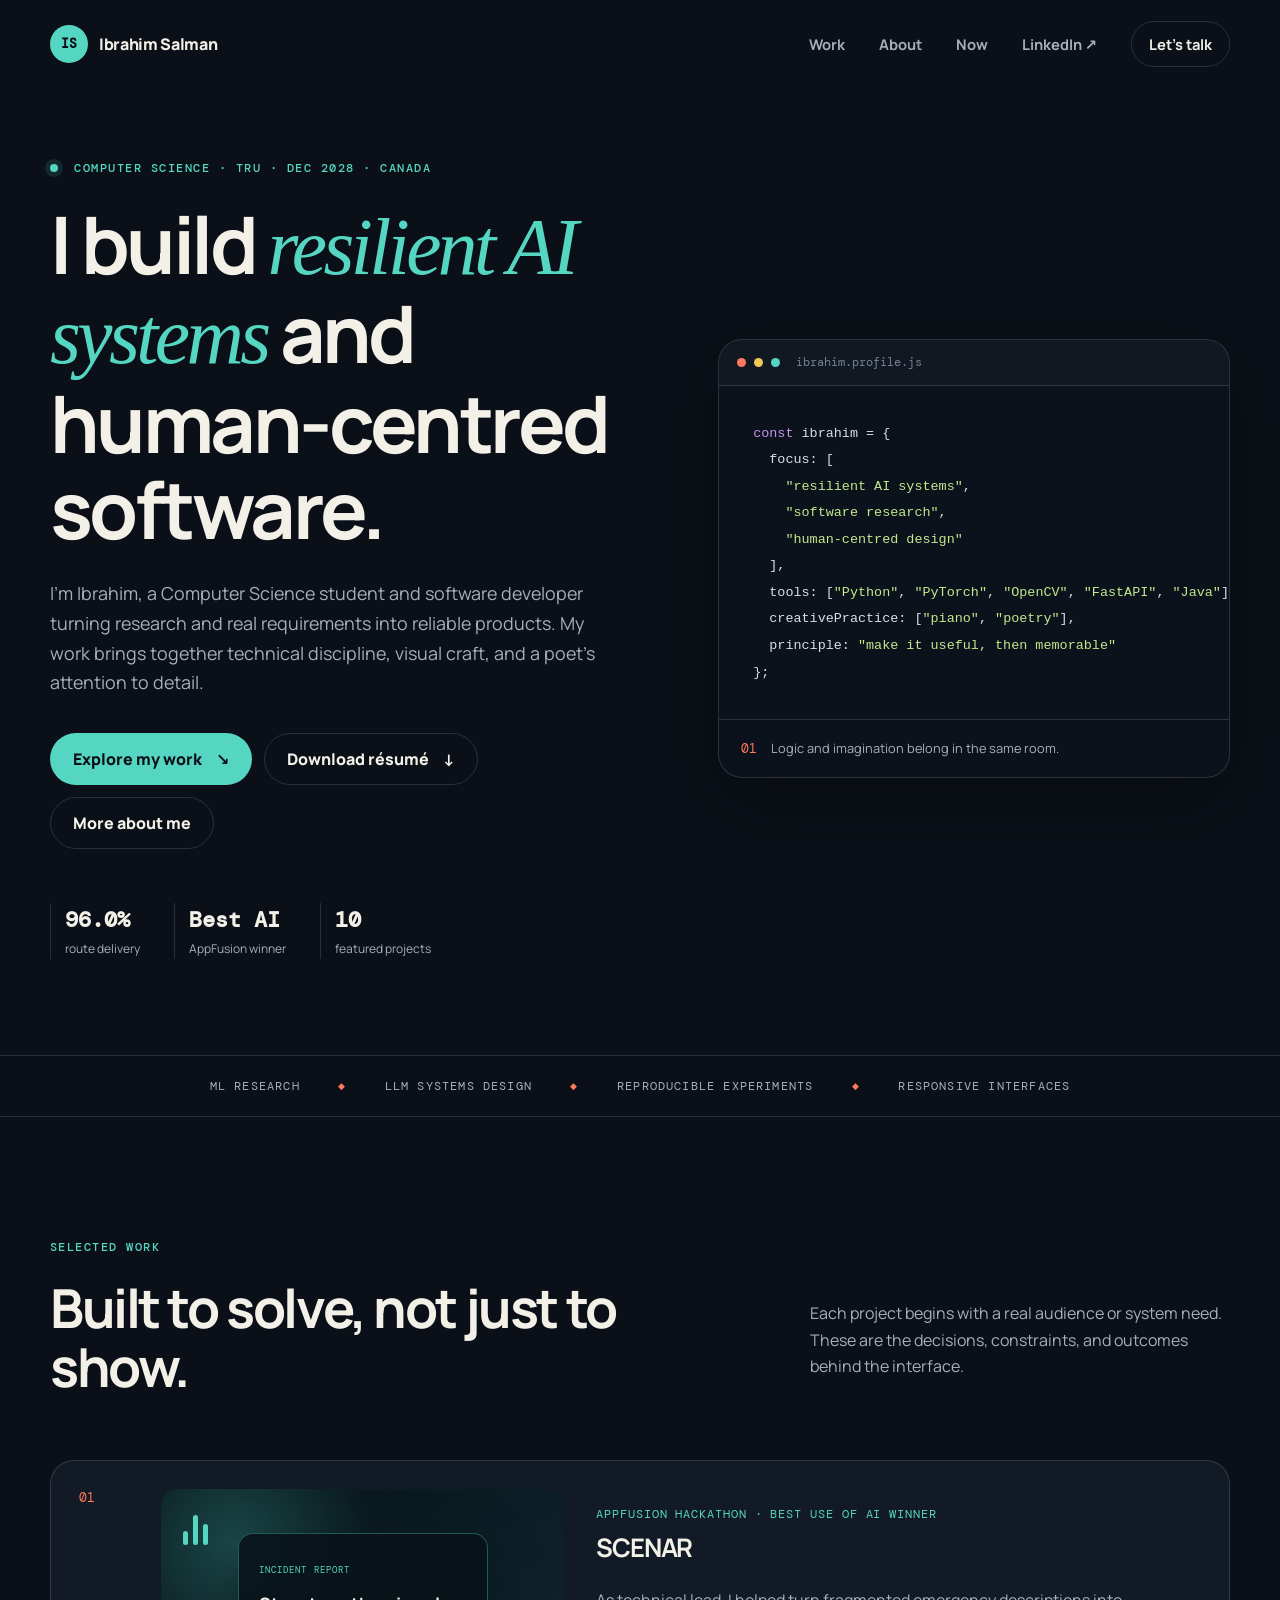
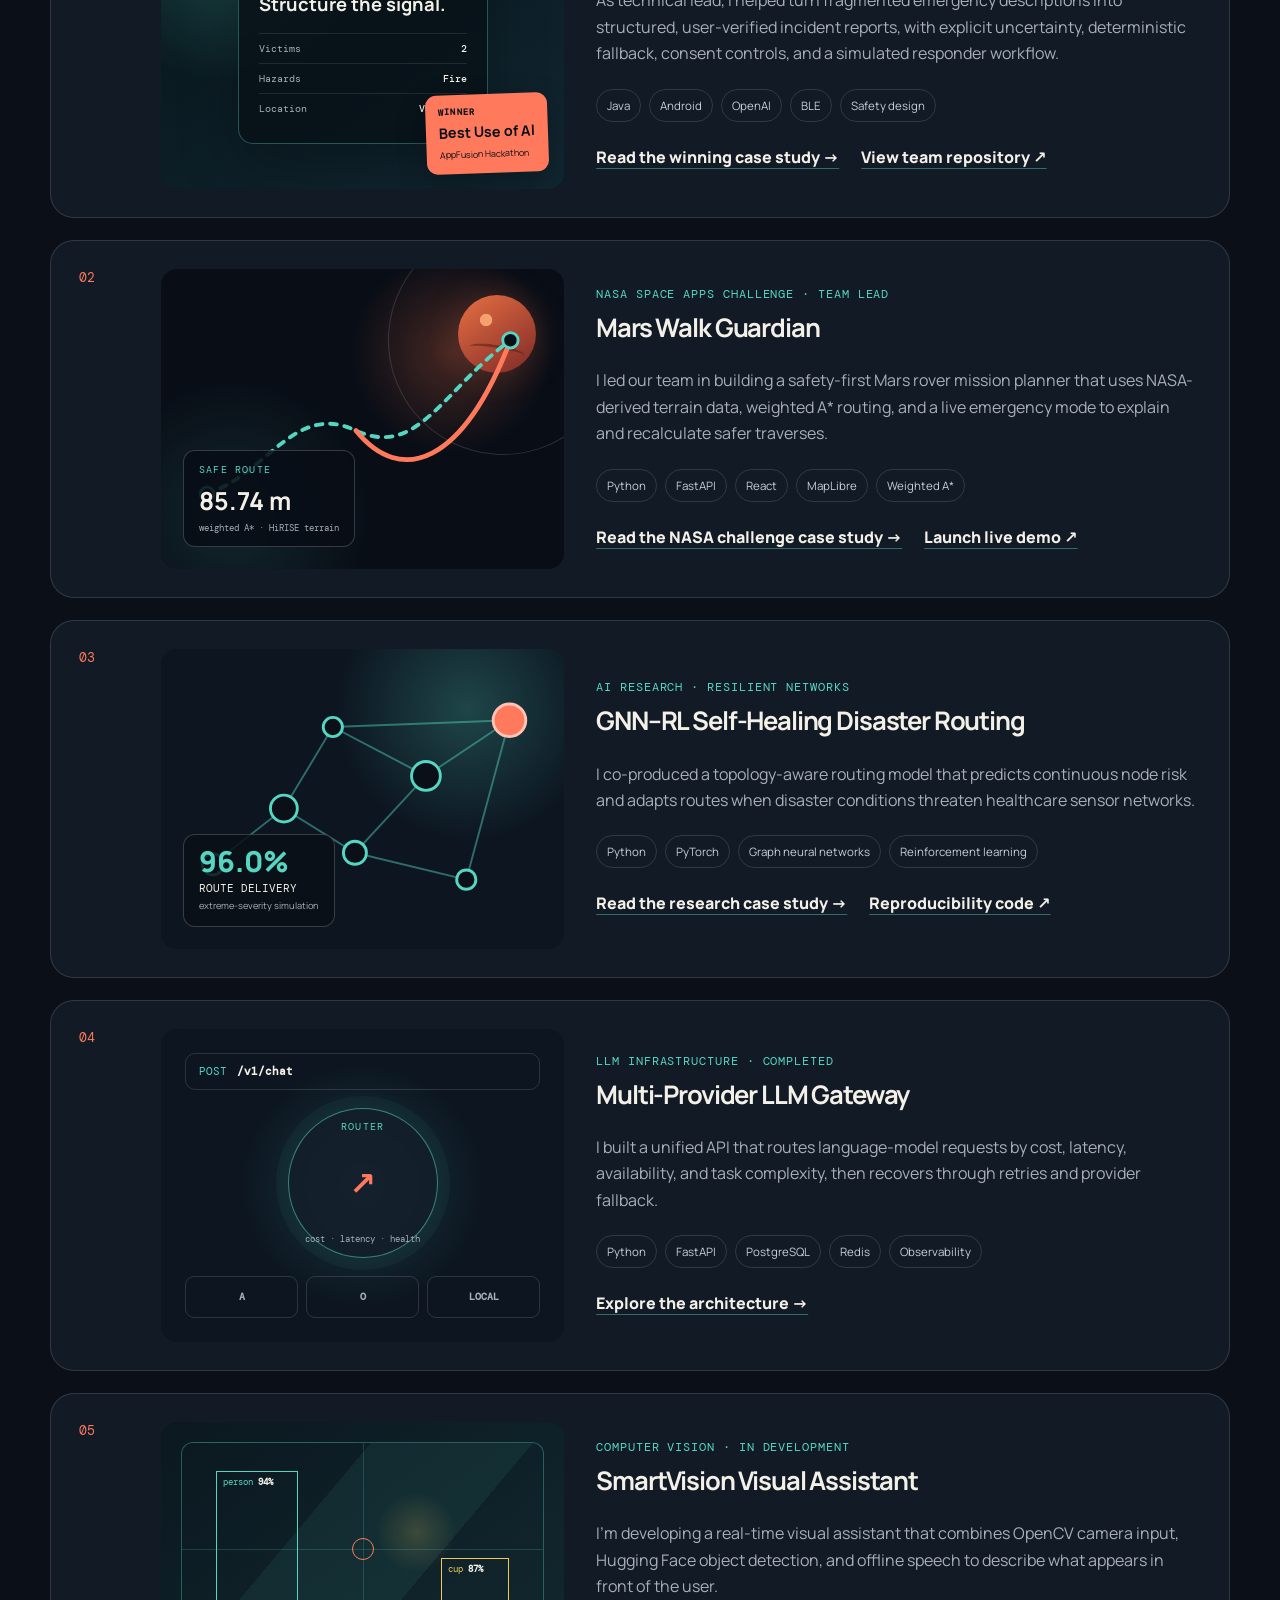
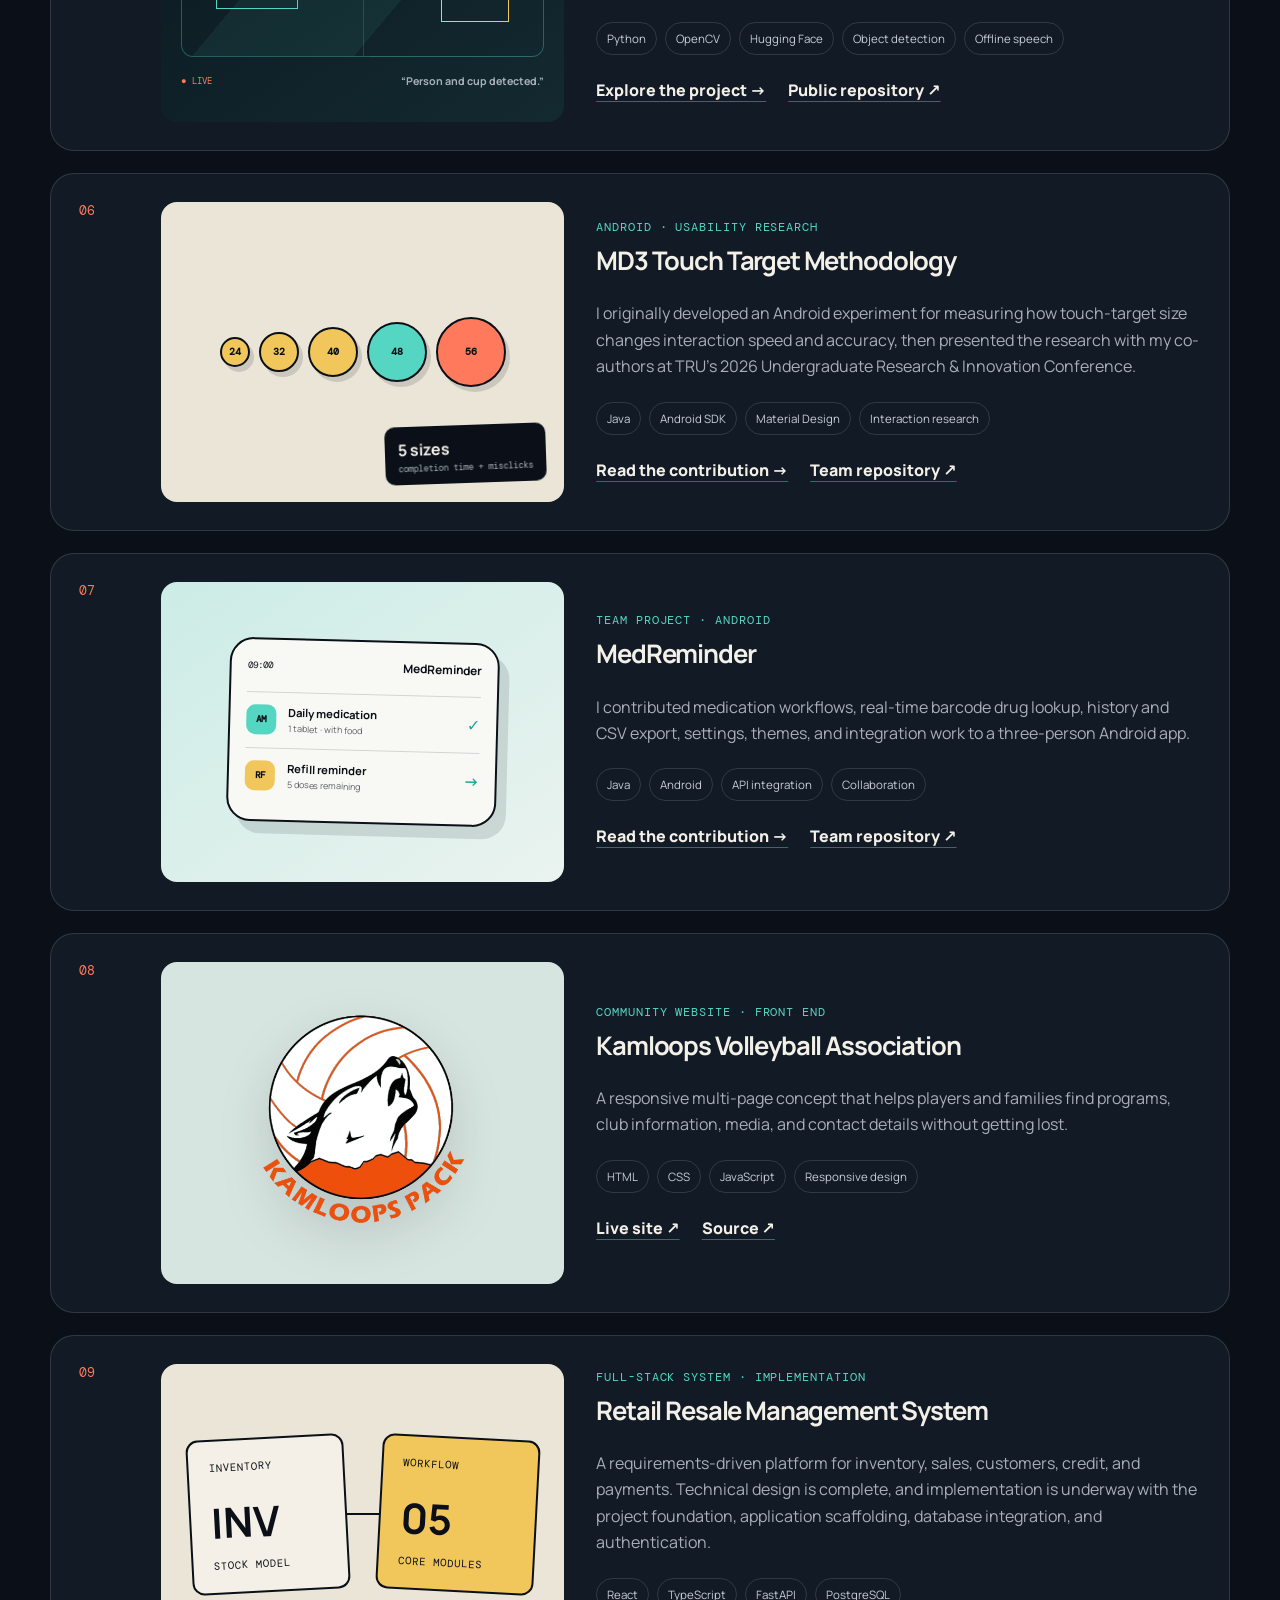
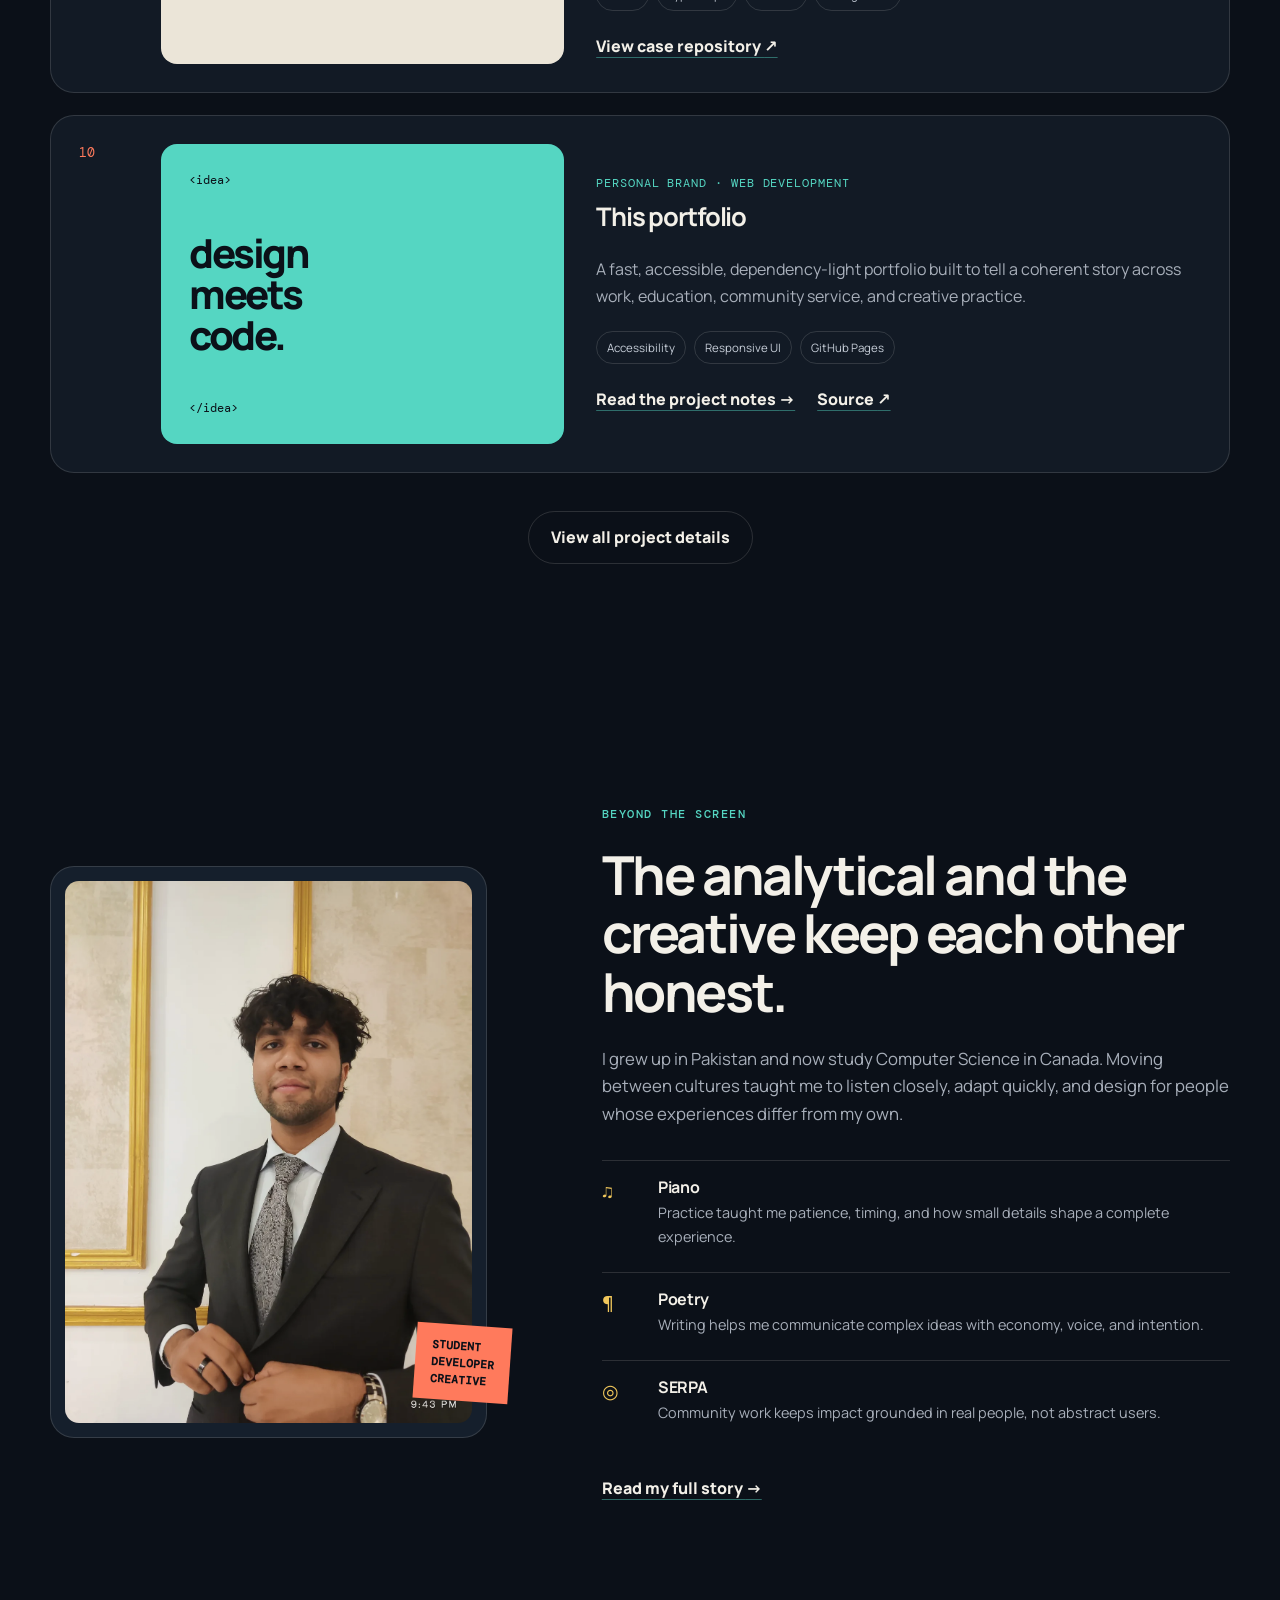
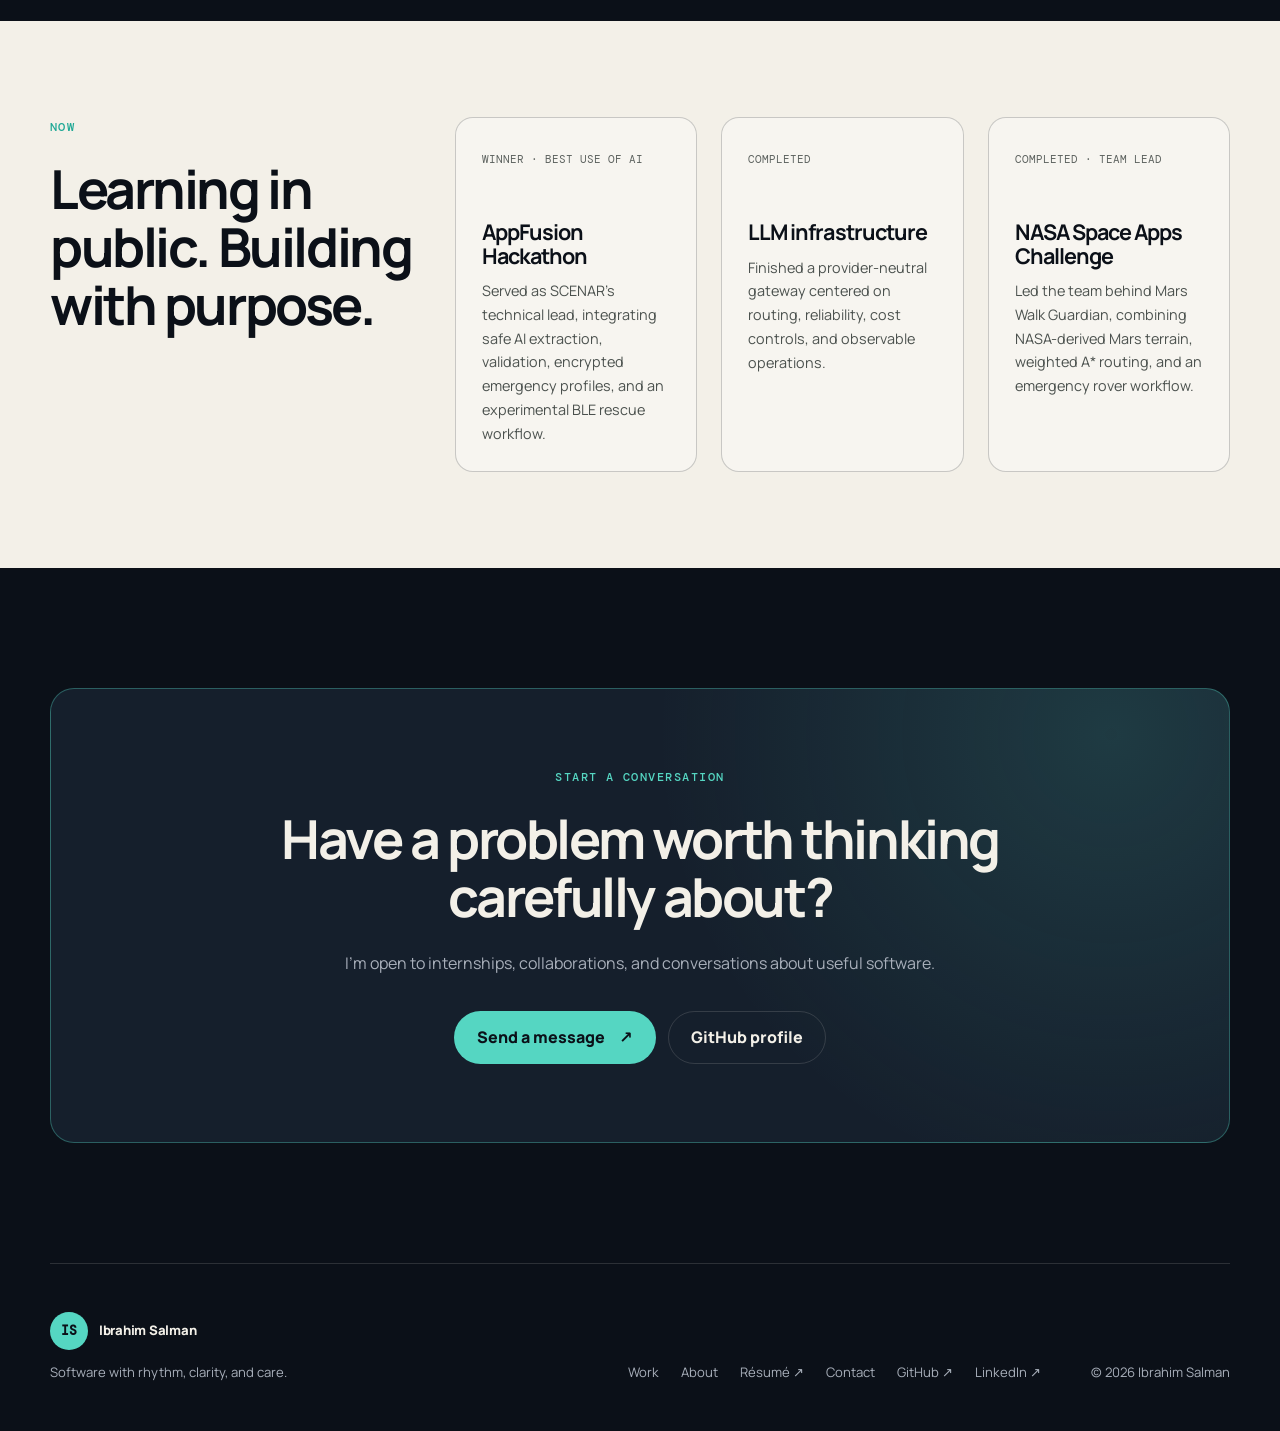
==== commit de9b49d5: "Add award-winning SCENAR hackathon project" ====
--- a/index.html
+++ b/index.html
@@ -23,7 +23,7 @@
   <link rel="preconnect" href="https://fonts.googleapis.com">
   <link rel="preconnect" href="https://fonts.gstatic.com" crossorigin>
   <link href="https://fonts.googleapis.com/css2?family=DM+Mono:wght@400;500&family=Manrope:wght@400;500;600;700;800&display=swap" rel="stylesheet">
-  <link rel="stylesheet" href="prototype.css?v=20261116-nasa">
+  <link rel="stylesheet" href="prototype.css?v=20261124-scenar">
   <script src="prototype.js?v=20260925" defer></script>
   <script type="application/ld+json">
   {
@@ -71,7 +71,7 @@
         <h1>I build <em>resilient AI systems</em> and human-centred software.</h1>
         <p class="hero-lede">I’m Ibrahim, a Computer Science student and software developer turning research and real requirements into reliable products. My work brings together technical discipline, visual craft, and a poet’s attention to detail.</p>
         <div class="button-row"><a class="button button-primary" href="#work">Explore my work <span aria-hidden="true">↘</span></a><a class="button button-secondary" href="documents/Ibrahim-Salman-Resume.pdf" target="_blank" rel="noreferrer">Download résumé <span aria-hidden="true">↓</span></a><a class="button button-secondary" href="About/about.html">More about me</a></div>
-        <ul class="hero-facts" aria-label="Evidence from featured work"><li><strong>96.0%</strong><span>route delivery</span></li><li><strong>100</strong><span>paired trials</span></li><li><strong>9</strong><span>featured projects</span></li></ul>
+        <ul class="hero-facts" aria-label="Evidence from featured work"><li><strong>96.0%</strong><span>route delivery</span></li><li><strong>Best AI</strong><span>AppFusion winner</span></li><li><strong>10</strong><span>featured projects</span></li></ul>
       </div>
       <div class="code-window reveal" aria-label="Developer profile represented as code">
         <div class="window-bar"><span></span><span></span><span></span><p>ibrahim.profile.js</p></div>
@@ -99,6 +99,20 @@
       <div class="work-list">
         <article class="work-card reveal">
           <div class="work-number">01</div>
+          <div class="work-visual scenar-visual" aria-hidden="true">
+            <div class="scenar-signal"><span></span><span></span><span></span></div>
+            <div class="scenar-report"><small>INCIDENT REPORT</small><strong>Structure the signal.</strong><div><span>Victims</span><b>2</b></div><div><span>Hazards</span><b>Fire</b></div><div><span>Location</span><b>Verified</b></div></div>
+            <div class="scenar-award"><span>WINNER</span><strong>Best Use of AI</strong><small>AppFusion Hackathon</small></div>
+          </div>
+          <div class="work-copy">
+            <p class="project-type">AppFusion Hackathon · Best Use of AI winner</p><h3>SCENAR</h3>
+            <p>As technical lead, I helped turn fragmented emergency descriptions into structured, user-verified incident reports, with explicit uncertainty, deterministic fallback, consent controls, and a simulated responder workflow.</p>
+            <ul class="tag-list"><li>Java</li><li>Android</li><li>OpenAI</li><li>BLE</li><li>Safety design</li></ul>
+            <div class="text-links"><a href="Projects/projects.html#scenar">Read the winning case study <span aria-hidden="true">→</span></a><a href="https://github.com/Ibrahim2709-raaz/scenar" target="_blank" rel="noreferrer">View team repository <span aria-hidden="true">↗</span></a></div>
+          </div>
+        </article>
+        <article class="work-card reveal">
+          <div class="work-number">02</div>
           <div class="work-visual mars-visual" aria-hidden="true">
             <div class="mars-orbit"></div><div class="mars-planet"><span></span></div>
             <svg viewBox="0 0 420 280" role="presentation"><path class="mars-route mars-route-base" d="M48 218 C112 196 139 122 203 152 S294 109 364 58"/><path class="mars-route mars-route-emergency" d="M203 152 C250 210 314 188 364 58"/><circle cx="48" cy="218" r="7"/><circle cx="364" cy="58" r="8"/></svg>
@@ -112,7 +126,7 @@
           </div>
         </article>
         <article class="work-card reveal">
-          <div class="work-number">02</div>
+          <div class="work-number">03</div>
           <div class="work-visual gnn-visual" aria-hidden="true">
             <svg viewBox="0 0 420 280" role="presentation"><g class="network-lines"><path d="M54 208 128 150 202 196 276 116 363 58M128 150 179 65 276 116M202 196 318 224 363 58M179 65 363 58"/></g><g class="network-nodes"><circle cx="54" cy="208" r="11"/><circle cx="128" cy="150" r="14"/><circle cx="179" cy="65" r="10"/><circle cx="202" cy="196" r="12"/><circle cx="276" cy="116" r="15"/><circle cx="318" cy="224" r="10"/><circle class="sink" cx="363" cy="58" r="17"/></g></svg>
             <div class="gnn-stat"><strong>96.0%</strong><span>route delivery</span><small>extreme-severity simulation</small></div>
@@ -125,7 +139,7 @@
           </div>
         </article>
         <article class="work-card reveal">
-          <div class="work-number">03</div>
+          <div class="work-number">04</div>
           <div class="work-visual gateway-visual" aria-hidden="true">
             <div class="gateway-request"><span>POST</span><strong>/v1/chat</strong></div>
             <div class="gateway-router"><small>ROUTER</small><strong>↗</strong><span>cost · latency · health</span></div>
@@ -139,7 +153,7 @@
           </div>
         </article>
         <article class="work-card reveal">
-          <div class="work-number">04</div>
+          <div class="work-number">05</div>
           <div class="work-visual vision-visual" aria-hidden="true">
             <div class="vision-frame"><span class="vision-box vision-box-person">person <b>94%</b></span><span class="vision-box vision-box-cup">cup <b>87%</b></span><span class="vision-focus"></span></div>
             <div class="vision-caption"><span>● LIVE</span><strong>“Person and cup detected.”</strong></div>
@@ -152,7 +166,7 @@
           </div>
         </article>
         <article class="work-card reveal">
-          <div class="work-number">05</div>
+          <div class="work-number">06</div>
           <div class="work-visual touch-visual" aria-hidden="true">
             <div class="touch-targets"><span>24</span><span>32</span><span>40</span><span>48</span><span>56</span></div>
             <div class="touch-readout"><strong>5 sizes</strong><small>completion time + misclicks</small></div>
@@ -165,7 +179,7 @@
           </div>
         </article>
         <article class="work-card reveal">
-          <div class="work-number">06</div>
+          <div class="work-number">07</div>
           <div class="work-visual med-visual" aria-hidden="true">
             <div class="phone-card"><div class="med-head"><span>09:00</span><strong>MedReminder</strong></div><div class="med-row"><span>AM</span><div><b>Daily medication</b><small>1 tablet · with food</small></div><strong>✓</strong></div><div class="med-row"><span>RF</span><div><b>Refill reminder</b><small>5 doses remaining</small></div><strong>→</strong></div></div>
           </div>
@@ -177,7 +191,7 @@
           </div>
         </article>
         <article class="work-card reveal">
-          <div class="work-number">07</div>
+          <div class="work-number">08</div>
           <div class="work-visual kva-visual"><img src="images/kva.png" alt="Kamloops Pack wolf and volleyball logo" loading="lazy"></div>
           <div class="work-copy">
             <p class="project-type">Community website · Front end</p><h3>Kamloops Volleyball Association</h3>
@@ -187,7 +201,7 @@
           </div>
         </article>
         <article class="work-card reveal">
-          <div class="work-number">08</div>
+          <div class="work-number">09</div>
           <div class="work-visual system-visual" aria-hidden="true"><div class="system-card"><span>inventory</span><strong>INV</strong><small>stock model</small></div><div class="system-line"></div><div class="system-card system-card-alt"><span>workflow</span><strong>05</strong><small>core modules</small></div></div>
           <div class="work-copy">
             <p class="project-type">Full-stack system · Implementation</p><h3>Retail Resale Management System</h3>
@@ -197,7 +211,7 @@
           </div>
         </article>
         <article class="work-card reveal">
-          <div class="work-number">09</div>
+          <div class="work-number">10</div>
           <div class="work-visual portfolio-visual" aria-hidden="true"><span>&lt;idea&gt;</span><strong>design<br>meets<br>code.</strong><span>&lt;/idea&gt;</span></div>
           <div class="work-copy">
             <p class="project-type">Personal brand · Web development</p><h3>This portfolio</h3>
@@ -227,6 +241,7 @@
     <section class="now-section" id="now">
       <div class="section-shell now-grid">
         <div class="reveal"><p class="eyebrow">Now</p><h2>Learning in public. Building with purpose.</h2></div>
+        <div class="now-card reveal"><span>Winner · Best Use of AI</span><h3>AppFusion Hackathon</h3><p>Served as SCENAR’s technical lead, integrating safe AI extraction, validation, encrypted emergency profiles, and an experimental BLE rescue workflow.</p></div>
         <div class="now-card reveal"><span>Completed</span><h3>LLM infrastructure</h3><p>Finished a provider-neutral gateway centered on routing, reliability, cost controls, and observable operations.</p></div>
         <div class="now-card reveal"><span>Completed · Team lead</span><h3>NASA Space Apps Challenge</h3><p>Led the team behind Mars Walk Guardian, combining NASA-derived Mars terrain, weighted A* routing, and an emergency rover workflow.</p></div>
       </div>
--- a/prototype.css
+++ b/prototype.css
@@ -89,6 +89,23 @@
 .work-card:hover { transform: translateY(-4px); border-color: rgba(85,214,194,.5); }
 .work-number { align-self: start; color: var(--coral); font: .8rem "DM Mono", monospace; }
 .work-visual { min-height: 300px; border-radius: 16px; overflow: hidden; background: #d7e5e1; }
+.scenar-visual { position: relative; display: grid; place-items: center; padding: 22px; background: radial-gradient(circle at 18% 18%, rgba(85,214,194,.25), transparent 34%), linear-gradient(145deg, #07151a, #112631); }
+.scenar-signal { position: absolute; top: 22px; left: 22px; display: flex; gap: 5px; align-items: end; height: 34px; }
+.scenar-signal span { width: 5px; border-radius: 8px; background: var(--cyan); animation: scenar-pulse 1.8s ease-in-out infinite; }
+.scenar-signal span:nth-child(1) { height: 14px; }
+.scenar-signal span:nth-child(2) { height: 30px; animation-delay: -.6s; }
+.scenar-signal span:nth-child(3) { height: 21px; animation-delay: -1.2s; }
+.scenar-report { width: min(100%, 250px); padding: 20px; border: 1px solid rgba(85,214,194,.35); border-radius: 15px; background: rgba(8,18,25,.88); box-shadow: 0 20px 60px rgba(0,0,0,.25); }
+.scenar-report > small { color: var(--cyan); font: .58rem "DM Mono", monospace; letter-spacing: .12em; }
+.scenar-report > strong { display: block; margin: 8px 0 14px; color: var(--ink); font-size: 1.15rem; }
+.scenar-report div { display: flex; justify-content: space-between; gap: 16px; padding: 8px 0; border-top: 1px solid rgba(243,240,232,.1); color: var(--muted); font: .62rem "DM Mono", monospace; }
+.scenar-report b { color: var(--ink); font-weight: 500; }
+.scenar-award { position: absolute; right: 16px; bottom: 16px; padding: 11px 13px; border-radius: 11px; background: var(--coral); color: var(--night); transform: rotate(-2deg); box-shadow: 0 10px 28px rgba(0,0,0,.25); }
+.scenar-award span, .scenar-award strong, .scenar-award small { display: block; }
+.scenar-award span { font: 700 .55rem "DM Mono", monospace; letter-spacing: .12em; }
+.scenar-award strong { margin: 3px 0; font-size: .9rem; }
+.scenar-award small { font-size: .56rem; }
+@keyframes scenar-pulse { 50% { opacity: .35; transform: scaleY(.7); } }
 .mars-visual { position: relative; display: grid; align-items: end; padding: 22px; background: radial-gradient(circle at 72% 28%, rgba(230,105,65,.28), transparent 28%), radial-gradient(circle at 18% 82%, rgba(85,214,194,.13), transparent 34%), #080d16; }
 .mars-visual svg { position: absolute; inset: 0; width: 100%; height: 100%; }
 .mars-visual svg circle { fill: var(--night); stroke: var(--cyan); stroke-width: 3; }
@@ -189,7 +206,7 @@
 .story-points p { margin: 0; color: var(--muted); font-size: .9rem; }
 
 .now-section { padding-block: 96px; background: var(--ink); color: var(--night); }
-.now-grid { display: grid; grid-template-columns: 1.1fr .7fr .7fr; gap: 24px; align-items: stretch; }
+.now-grid { display: grid; grid-template-columns: 1.1fr repeat(3, .7fr); gap: 24px; align-items: stretch; }
 .now-grid .eyebrow { color: var(--cyan-deep); }
 .now-grid h2 { margin-bottom: 0; }
 .now-card { padding: 26px; border: 1px solid rgba(11,16,24,.2); border-radius: 18px; background: rgba(255,255,255,.35); }
@@ -310,6 +327,7 @@
   .work-card { position: relative; grid-template-columns: 1fr; padding: 20px; }
   .work-number { position: absolute; margin: 13px; padding: 5px 8px; border-radius: 999px; background: var(--night); z-index: 2; }
   .work-visual { min-height: 250px; }
+  .scenar-award { right: 12px; bottom: 12px; }
   .system-visual { min-height: 230px; }
   .portrait-frame { margin-inline: auto; }
   .portrait-note { right: 8px; }
@@ -325,6 +343,10 @@
   .form-row { grid-template-columns: 1fr; }
   .error-page { grid-template-columns: 1fr; align-content: center; }
   .error-code { grid-row: 1; text-align: left; }
+}
+
+@media (prefers-reduced-motion: reduce) {
+  .scenar-signal span { animation: none; }
 }
 
 @media (max-width: 460px) {
